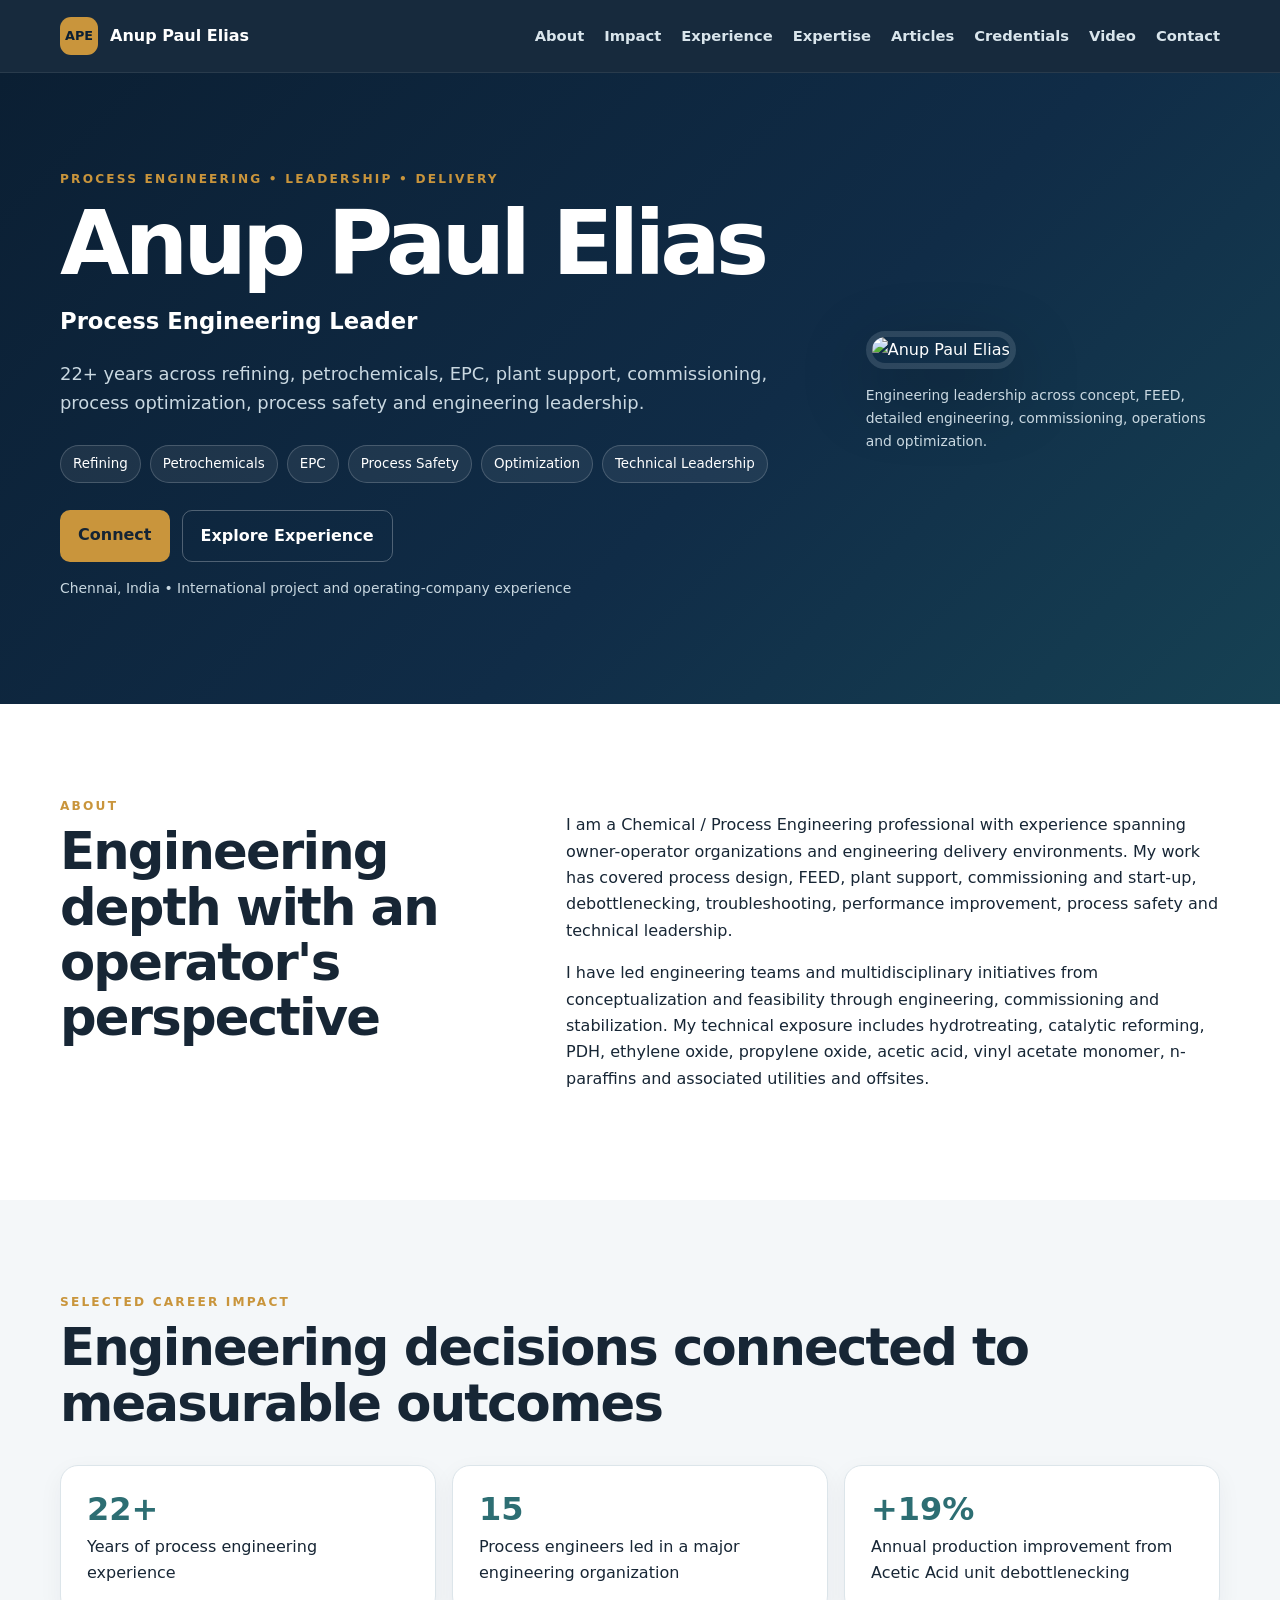
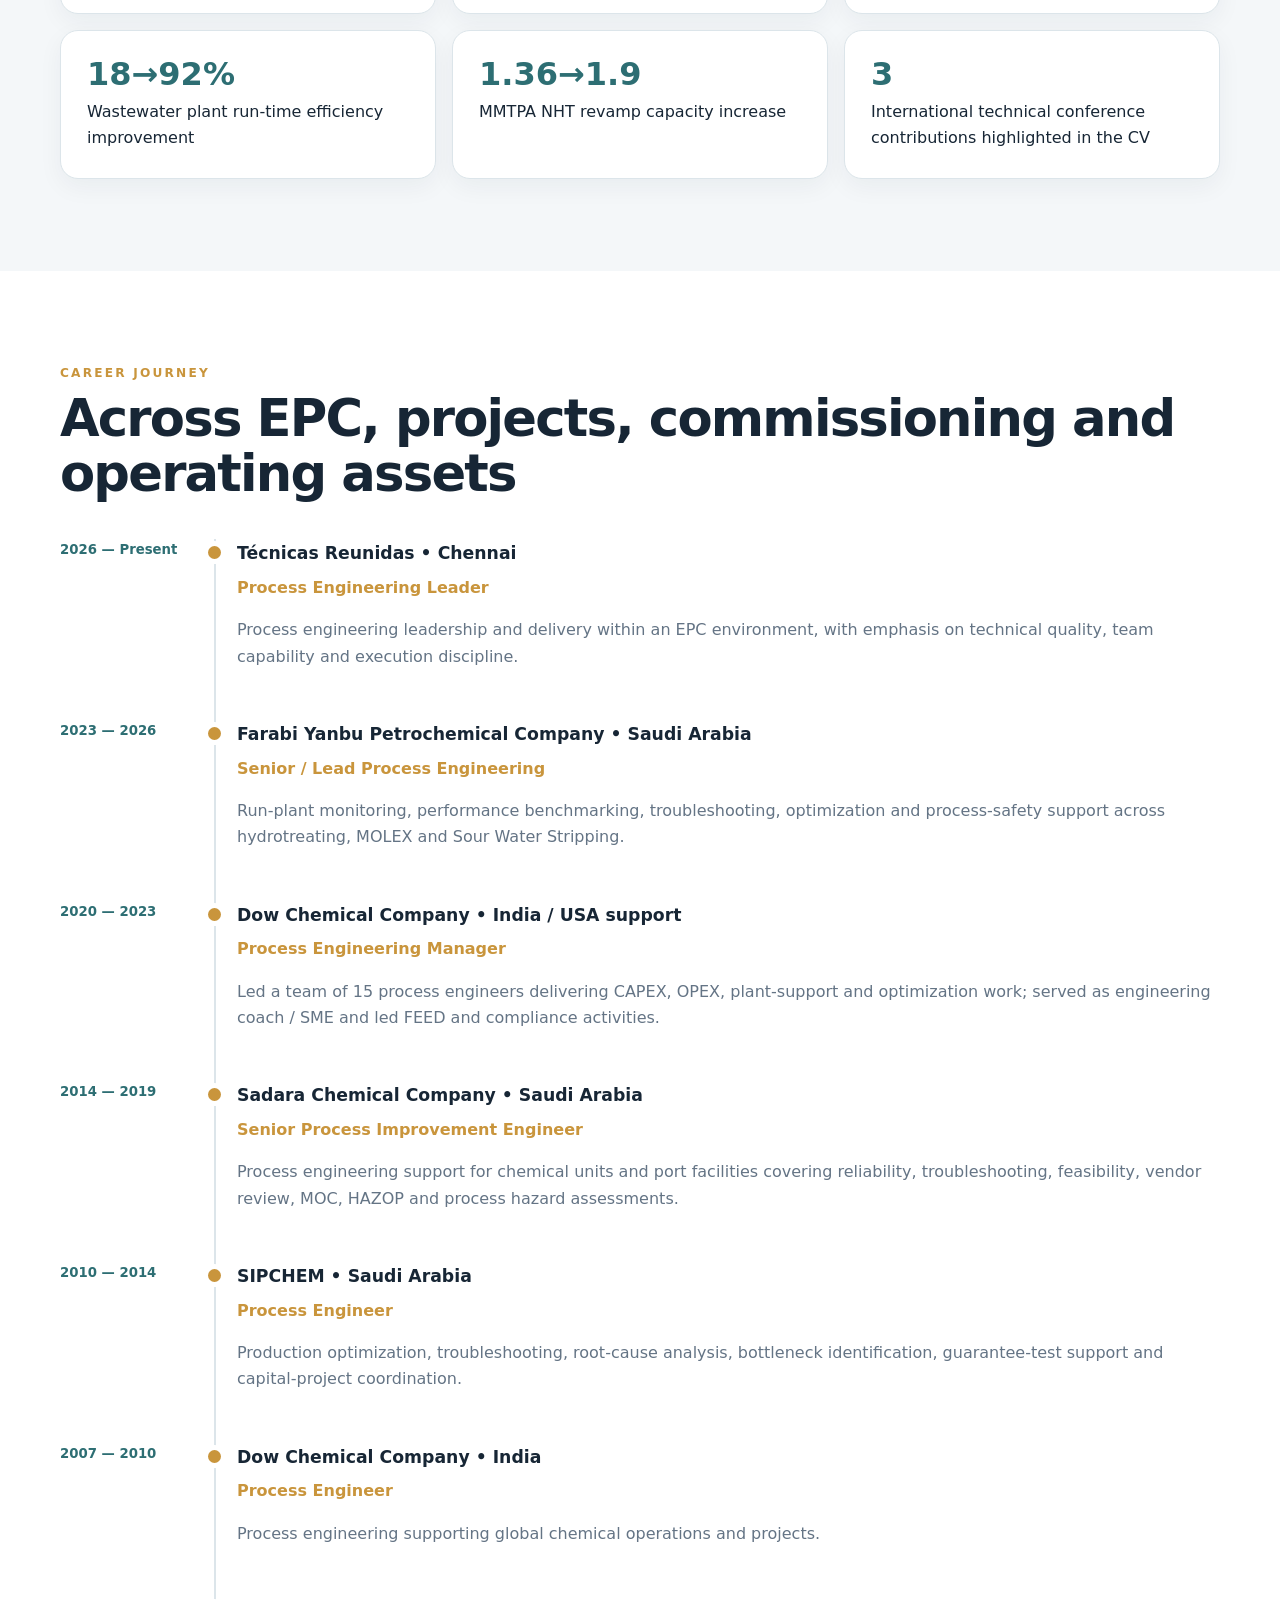
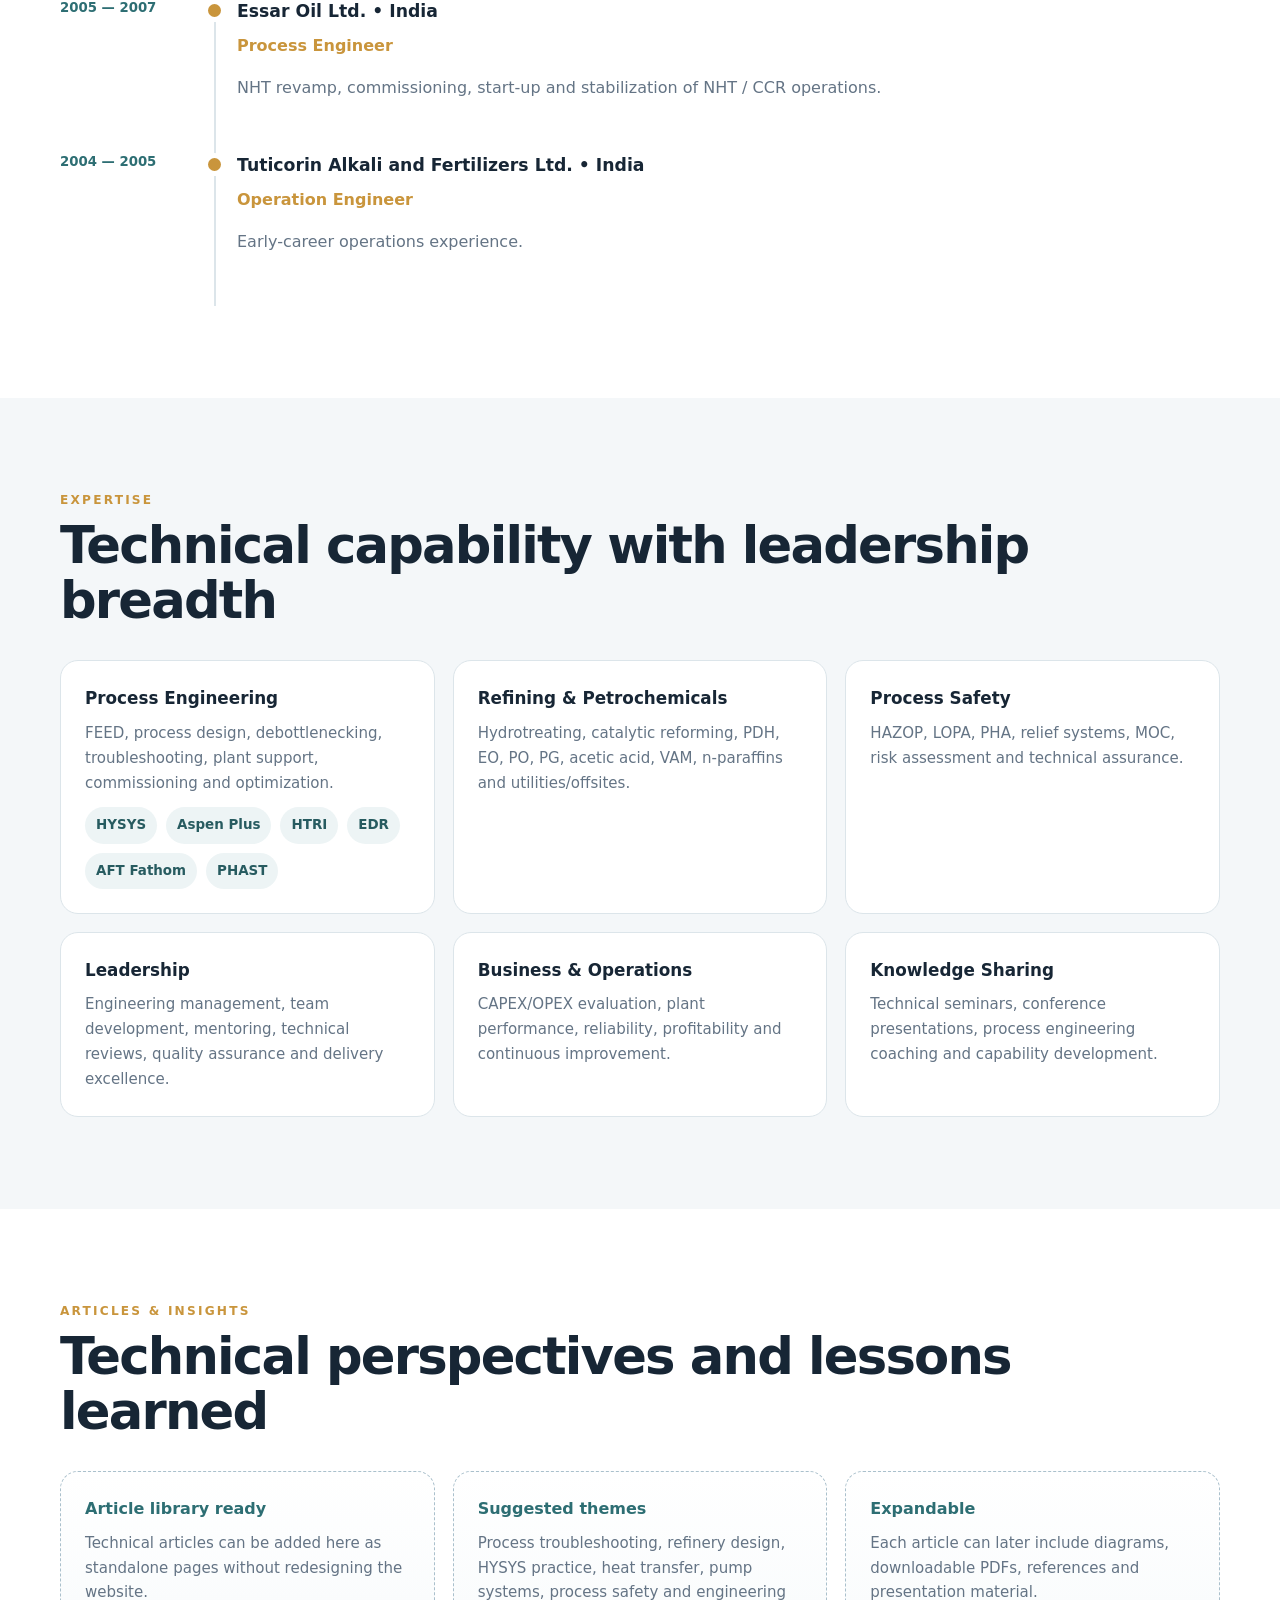
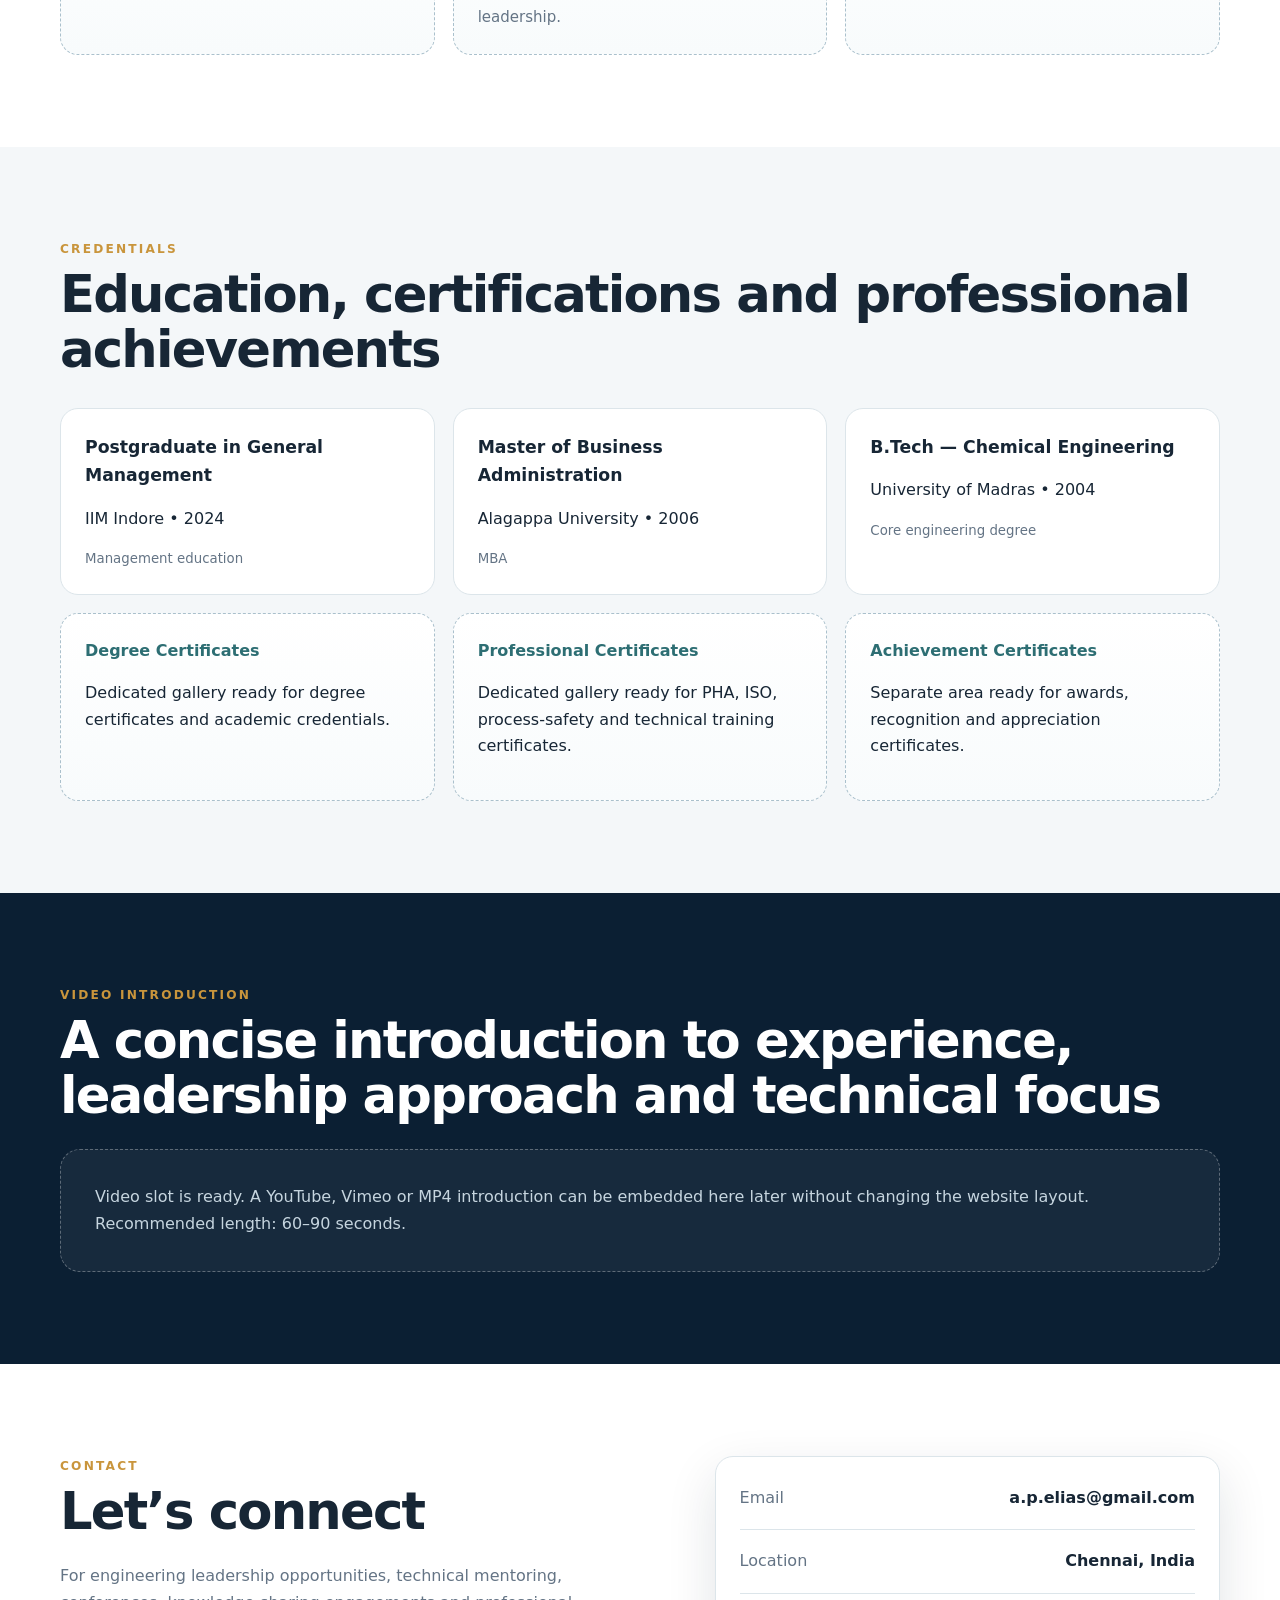
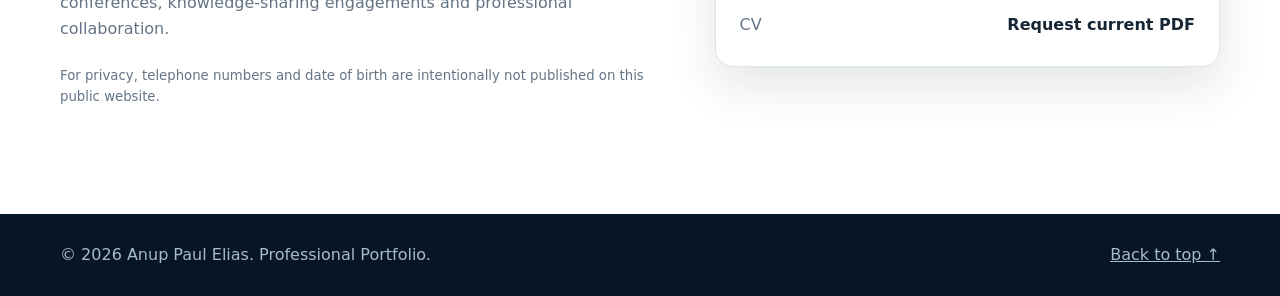
==== index.html @ ae45e2ee "Publish professional web CV" ====
<!doctype html>
<html lang="en">
<head>
<meta charset="utf-8">
<meta name="viewport" content="width=device-width,initial-scale=1">
<meta name="theme-color" content="#0b1f33">
<meta name="description" content="Anup Paul Elias — Process Engineering Leader with 22+ years across refining, petrochemicals, EPC, commissioning, plant support, process safety and engineering leadership.">
<meta name="author" content="Anup Paul Elias">
<link rel="canonical" href="https://anuppaul007.github.io/">
<title>Anup Paul Elias | Process Engineering Leader</title>
<style>
:root{--navy:#0b1f33;--navy2:#123451;--ink:#172635;--muted:#647485;--paper:#fff;--soft:#f4f7f9;--gold:#c9953c;--teal:#2d6e73;--line:#dce5ea;--shadow:0 18px 50px rgba(11,31,51,.12)}
*{box-sizing:border-box}html{scroll-behavior:smooth}body{margin:0;font-family:Inter,ui-sans-serif,system-ui,-apple-system,BlinkMacSystemFont,"Segoe UI",sans-serif;color:var(--ink);background:var(--paper);line-height:1.65}a{color:inherit}.container{width:min(1160px,calc(100% - 40px));margin:auto}.site-header{position:sticky;top:0;z-index:20;background:rgba(11,31,51,.95);backdrop-filter:blur(14px);border-bottom:1px solid rgba(255,255,255,.08)}.nav-wrap{height:72px;display:flex;align-items:center;justify-content:space-between;gap:24px}.brand{display:flex;align-items:center;gap:12px;color:#fff;text-decoration:none;font-weight:800}.brand-mark{width:38px;height:38px;border-radius:11px;background:var(--gold);display:grid;place-items:center;color:#0b1f33;font-size:.8rem}.main-nav{display:flex;gap:20px;align-items:center}.main-nav a{color:#d9e5ec;text-decoration:none;font-size:.92rem;font-weight:700}.main-nav a:hover{color:#fff}.menu{display:none;background:none;border:0;color:#fff;font-size:1.5rem}.hero{background:linear-gradient(135deg,var(--navy),#102c47 58%,#164153);color:#fff;padding:96px 0 90px;overflow:hidden}.hero-grid{display:grid;grid-template-columns:1.35fr .65fr;gap:70px;align-items:center}.eyebrow,.kicker{letter-spacing:.18em;text-transform:uppercase;font-size:.76rem;font-weight:900;color:var(--gold)}h1{font-size:clamp(3.3rem,7vw,6rem);line-height:.94;margin:12px 0 18px;letter-spacing:-.055em}.hero-title{font-size:1.42rem;font-weight:800;margin:0 0 18px}.hero-lead{font-size:1.12rem;color:#c9d8e1;max-width:720px}.tags{display:flex;flex-wrap:wrap;gap:9px;margin:27px 0}.tags span{border:1px solid rgba(255,255,255,.18);background:rgba(255,255,255,.07);border-radius:999px;padding:7px 12px;font-size:.84rem}.actions{display:flex;gap:12px;flex-wrap:wrap;margin-top:26px}.btn{display:inline-block;text-decoration:none;padding:12px 18px;border-radius:10px;font-weight:850}.btn-primary{background:var(--gold);color:#142434}.btn-secondary{border:1px solid rgba(255,255,255,.27);color:#fff}.portrait{max-width:360px;justify-self:end}.portrait img{width:100%;aspect-ratio:1/1.12;object-fit:cover;border-radius:28px;border:6px solid rgba(255,255,255,.12);box-shadow:0 24px 70px rgba(0,0,0,.28)}.portrait-note{margin-top:15px;color:#c9d8e1;font-size:.87rem}.section{padding:92px 0}.soft{background:var(--soft)}.two-col{display:grid;grid-template-columns:.8fr 1.2fr;gap:70px}h2{font-size:clamp(2rem,4vw,3.25rem);line-height:1.08;letter-spacing:-.035em;margin:8px 0 24px}h3{margin:0 0 7px;font-size:1.08rem}.muted{color:var(--muted)}.stats{display:grid;grid-template-columns:repeat(3,1fr);gap:16px;margin-top:34px}.stat{padding:26px;border:1px solid var(--line);border-radius:18px;background:#fff;box-shadow:0 8px 24px rgba(11,31,51,.05)}.stat strong{display:block;font-size:2rem;color:var(--teal);line-height:1.1;margin-bottom:7px}.timeline{position:relative;margin-top:38px}.timeline:before{content:"";position:absolute;left:154px;top:0;bottom:0;width:2px;background:var(--line)}.item{display:grid;grid-template-columns:122px 1fr;gap:55px;position:relative;padding:0 0 34px}.item:before{content:"";position:absolute;left:148px;top:7px;width:13px;height:13px;border-radius:50%;background:var(--gold);box-shadow:0 0 0 5px #fff}.date{font-size:.83rem;font-weight:850;color:var(--teal)}.role{color:var(--gold);font-weight:850;margin:1px 0 8px}.cards{display:grid;grid-template-columns:repeat(3,1fr);gap:18px;margin-top:32px}.card{padding:24px;border:1px solid var(--line);border-radius:18px;background:#fff}.card h3{font-size:1.05rem}.card p{margin:8px 0 0;color:var(--muted);font-size:.94rem}.skills{display:flex;flex-wrap:wrap;gap:9px;margin-top:12px}.skills span{background:#edf4f5;color:#275b60;border-radius:999px;padding:7px 11px;font-size:.84rem;font-weight:760}.credential-grid{display:grid;grid-template-columns:repeat(3,1fr);gap:18px;margin-top:30px}.credential{padding:24px;border-radius:18px;background:#fff;border:1px solid var(--line)}.credential small{display:block;margin-top:8px;color:var(--muted)}.placeholder{border:1px dashed #aac0cc;background:linear-gradient(180deg,#fff,#f8fbfc)}.placeholder b{color:var(--teal)}.video-shell{margin-top:26px;border:1px dashed rgba(255,255,255,.3);border-radius:20px;padding:34px;color:#c6d5df;background:rgba(255,255,255,.05)}.contact-grid{display:grid;grid-template-columns:1fr .85fr;gap:60px;align-items:start}.contact-card{border:1px solid var(--line);border-radius:18px;background:#fff;box-shadow:var(--shadow);padding:10px 24px}.contact-card a,.contact-card div{display:flex;justify-content:space-between;gap:16px;padding:18px 0;border-bottom:1px solid var(--line);text-decoration:none}.contact-card>:last-child{border-bottom:0}.contact-card span{color:var(--muted)}footer{padding:28px 0;background:#071625;color:#aabcc7}.footer{display:flex;justify-content:space-between;gap:20px}.note{font-size:.83rem;color:var(--muted);margin-top:22px}.section-dark{background:var(--navy);color:#fff}.section-dark .muted{color:#bfd0db}
@media(max-width:900px){.main-nav{display:none;position:absolute;top:72px;left:0;right:0;background:var(--navy);padding:18px 24px;flex-direction:column;align-items:flex-start}.main-nav.open{display:flex}.menu{display:block}.hero-grid,.two-col,.contact-grid{grid-template-columns:1fr}.portrait{justify-self:start;max-width:300px}.stats,.cards,.credential-grid{grid-template-columns:1fr 1fr}.timeline:before{left:112px}.item{grid-template-columns:88px 1fr;gap:46px}.item:before{left:106px}}
@media(max-width:620px){.container{width:min(100% - 28px,1160px)}.hero{padding:70px 0}.stats,.cards,.credential-grid{grid-template-columns:1fr}.timeline:before{left:8px}.item{display:block;padding-left:34px}.item:before{left:2px}.date{margin-bottom:7px}.footer{display:block}h1{font-size:3.2rem}}
</style>
<script type="application/ld+json">{"@context":"https://schema.org","@type":"Person","name":"Anup Paul Elias","jobTitle":"Process Engineering Leader","url":"https://anuppaul007.github.io/","alumniOf":[{"@type":"CollegeOrUniversity","name":"IIM Indore"},{"@type":"CollegeOrUniversity","name":"Alagappa University"},{"@type":"CollegeOrUniversity","name":"University of Madras"}],"knowsAbout":["Process Engineering","Refining","Petrochemicals","EPC","Aspen HYSYS","HTRI","HAZOP","Process Safety","Commissioning","Process Optimization"]}</script>
</head>
<body>
<header class="site-header"><div class="container nav-wrap"><a class="brand" href="#top"><span class="brand-mark">APE</span><span>Anup Paul Elias</span></a><button class="menu" aria-label="Open menu">☰</button><nav class="main-nav"><a href="#about">About</a><a href="#impact">Impact</a><a href="#experience">Experience</a><a href="#expertise">Expertise</a><a href="#articles">Articles</a><a href="#credentials">Credentials</a><a href="#video">Video</a><a href="#contact">Contact</a></nav></div></header>
<main id="top">
<section class="hero"><div class="container hero-grid"><div><div class="eyebrow">PROCESS ENGINEERING • LEADERSHIP • DELIVERY</div><h1>Anup Paul Elias</h1><div class="hero-title">Process Engineering Leader</div><p class="hero-lead">22+ years across refining, petrochemicals, EPC, plant support, commissioning, process optimization, process safety and engineering leadership.</p><div class="tags"><span>Refining</span><span>Petrochemicals</span><span>EPC</span><span>Process Safety</span><span>Optimization</span><span>Technical Leadership</span></div><div class="actions"><a class="btn btn-primary" href="#contact">Connect</a><a class="btn btn-secondary" href="#experience">Explore Experience</a></div><p class="portrait-note">Chennai, India • International project and operating-company experience</p></div><div class="portrait"><img src="https://avatars.githubusercontent.com/u/224054340?v=4" alt="Anup Paul Elias"><div class="portrait-note">Engineering leadership across concept, FEED, detailed engineering, commissioning, operations and optimization.</div></div></div></section>
<section id="about" class="section"><div class="container two-col"><div><div class="kicker">ABOUT</div><h2>Engineering depth with an operator's perspective</h2></div><div><p>I am a Chemical / Process Engineering professional with experience spanning owner-operator organizations and engineering delivery environments. My work has covered process design, FEED, plant support, commissioning and start-up, debottlenecking, troubleshooting, performance improvement, process safety and technical leadership.</p><p>I have led engineering teams and multidisciplinary initiatives from conceptualization and feasibility through engineering, commissioning and stabilization. My technical exposure includes hydrotreating, catalytic reforming, PDH, ethylene oxide, propylene oxide, acetic acid, vinyl acetate monomer, n-paraffins and associated utilities and offsites.</p></div></div></section>
<section id="impact" class="section soft"><div class="container"><div class="kicker">SELECTED CAREER IMPACT</div><h2>Engineering decisions connected to measurable outcomes</h2><div class="stats"><div class="stat"><strong>22+</strong>Years of process engineering experience</div><div class="stat"><strong>15</strong>Process engineers led in a major engineering organization</div><div class="stat"><strong>+19%</strong>Annual production improvement from Acetic Acid unit debottlenecking</div><div class="stat"><strong>18→92%</strong>Wastewater plant run-time efficiency improvement</div><div class="stat"><strong>1.36→1.9</strong>MMTPA NHT revamp capacity increase</div><div class="stat"><strong>3</strong>International technical conference contributions highlighted in the CV</div></div></div></section>
<section id="experience" class="section"><div class="container"><div class="kicker">CAREER JOURNEY</div><h2>Across EPC, projects, commissioning and operating assets</h2><div class="timeline"><div class="item"><div class="date">2026 — Present</div><div><h3>Técnicas Reunidas • Chennai</h3><div class="role">Process Engineering Leader</div><p class="muted">Process engineering leadership and delivery within an EPC environment, with emphasis on technical quality, team capability and execution discipline.</p></div></div><div class="item"><div class="date">2023 — 2026</div><div><h3>Farabi Yanbu Petrochemical Company • Saudi Arabia</h3><div class="role">Senior / Lead Process Engineering</div><p class="muted">Run-plant monitoring, performance benchmarking, troubleshooting, optimization and process-safety support across hydrotreating, MOLEX and Sour Water Stripping.</p></div></div><div class="item"><div class="date">2020 — 2023</div><div><h3>Dow Chemical Company • India / USA support</h3><div class="role">Process Engineering Manager</div><p class="muted">Led a team of 15 process engineers delivering CAPEX, OPEX, plant-support and optimization work; served as engineering coach / SME and led FEED and compliance activities.</p></div></div><div class="item"><div class="date">2014 — 2019</div><div><h3>Sadara Chemical Company • Saudi Arabia</h3><div class="role">Senior Process Improvement Engineer</div><p class="muted">Process engineering support for chemical units and port facilities covering reliability, troubleshooting, feasibility, vendor review, MOC, HAZOP and process hazard assessments.</p></div></div><div class="item"><div class="date">2010 — 2014</div><div><h3>SIPCHEM • Saudi Arabia</h3><div class="role">Process Engineer</div><p class="muted">Production optimization, troubleshooting, root-cause analysis, bottleneck identification, guarantee-test support and capital-project coordination.</p></div></div><div class="item"><div class="date">2007 — 2010</div><div><h3>Dow Chemical Company • India</h3><div class="role">Process Engineer</div><p class="muted">Process engineering supporting global chemical operations and projects.</p></div></div><div class="item"><div class="date">2005 — 2007</div><div><h3>Essar Oil Ltd. • India</h3><div class="role">Process Engineer</div><p class="muted">NHT revamp, commissioning, start-up and stabilization of NHT / CCR operations.</p></div></div><div class="item"><div class="date">2004 — 2005</div><div><h3>Tuticorin Alkali and Fertilizers Ltd. • India</h3><div class="role">Operation Engineer</div><p class="muted">Early-career operations experience.</p></div></div></div></div></section>
<section id="expertise" class="section soft"><div class="container"><div class="kicker">EXPERTISE</div><h2>Technical capability with leadership breadth</h2><div class="cards"><div class="card"><h3>Process Engineering</h3><p>FEED, process design, debottlenecking, troubleshooting, plant support, commissioning and optimization.</p><div class="skills"><span>HYSYS</span><span>Aspen Plus</span><span>HTRI</span><span>EDR</span><span>AFT Fathom</span><span>PHAST</span></div></div><div class="card"><h3>Refining & Petrochemicals</h3><p>Hydrotreating, catalytic reforming, PDH, EO, PO, PG, acetic acid, VAM, n-paraffins and utilities/offsites.</p></div><div class="card"><h3>Process Safety</h3><p>HAZOP, LOPA, PHA, relief systems, MOC, risk assessment and technical assurance.</p></div><div class="card"><h3>Leadership</h3><p>Engineering management, team development, mentoring, technical reviews, quality assurance and delivery excellence.</p></div><div class="card"><h3>Business & Operations</h3><p>CAPEX/OPEX evaluation, plant performance, reliability, profitability and continuous improvement.</p></div><div class="card"><h3>Knowledge Sharing</h3><p>Technical seminars, conference presentations, process engineering coaching and capability development.</p></div></div></div></section>
<section id="articles" class="section"><div class="container"><div class="kicker">ARTICLES & INSIGHTS</div><h2>Technical perspectives and lessons learned</h2><div class="cards"><div class="card placeholder"><b>Article library ready</b><p>Technical articles can be added here as standalone pages without redesigning the website.</p></div><div class="card placeholder"><b>Suggested themes</b><p>Process troubleshooting, refinery design, HYSYS practice, heat transfer, pump systems, process safety and engineering leadership.</p></div><div class="card placeholder"><b>Expandable</b><p>Each article can later include diagrams, downloadable PDFs, references and presentation material.</p></div></div></div></section>
<section id="credentials" class="section soft"><div class="container"><div class="kicker">CREDENTIALS</div><h2>Education, certifications and professional achievements</h2><div class="credential-grid"><div class="credential"><h3>Postgraduate in General Management</h3><p>IIM Indore • 2024</p><small>Management education</small></div><div class="credential"><h3>Master of Business Administration</h3><p>Alagappa University • 2006</p><small>MBA</small></div><div class="credential"><h3>B.Tech — Chemical Engineering</h3><p>University of Madras • 2004</p><small>Core engineering degree</small></div><div class="credential placeholder"><b>Degree Certificates</b><p>Dedicated gallery ready for degree certificates and academic credentials.</p></div><div class="credential placeholder"><b>Professional Certificates</b><p>Dedicated gallery ready for PHA, ISO, process-safety and technical training certificates.</p></div><div class="credential placeholder"><b>Achievement Certificates</b><p>Separate area ready for awards, recognition and appreciation certificates.</p></div></div></div></section>
<section id="video" class="section section-dark"><div class="container"><div class="kicker">VIDEO INTRODUCTION</div><h2>A concise introduction to experience, leadership approach and technical focus</h2><div class="video-shell">Video slot is ready. A YouTube, Vimeo or MP4 introduction can be embedded here later without changing the website layout. Recommended length: 60–90 seconds.</div></div></section>
<section id="contact" class="section"><div class="container contact-grid"><div><div class="kicker">CONTACT</div><h2>Let’s connect</h2><p class="muted">For engineering leadership opportunities, technical mentoring, conferences, knowledge-sharing engagements and professional collaboration.</p><p class="note">For privacy, telephone numbers and date of birth are intentionally not published on this public website.</p></div><div class="contact-card"><a href="mailto:a.p.elias@gmail.com"><span>Email</span><strong>a.p.elias@gmail.com</strong></a><div><span>Location</span><strong>Chennai, India</strong></div><a href="mailto:a.p.elias@gmail.com?subject=Request%20for%20CV%20-%20Anup%20Paul%20Elias"><span>CV</span><strong>Request current PDF</strong></a></div></div></section>
</main>
<footer><div class="container footer"><div>© <span id="year"></span> Anup Paul Elias. Professional Portfolio.</div><a href="#top">Back to top ↑</a></div></footer>
<script>document.getElementById('year').textContent=new Date().getFullYear();const m=document.querySelector('.menu'),n=document.querySelector('.main-nav');m.addEventListener('click',()=>n.classList.toggle('open'));n.querySelectorAll('a').forEach(a=>a.addEventListener('click',()=>n.classList.remove('open')));</script>
</body></html>
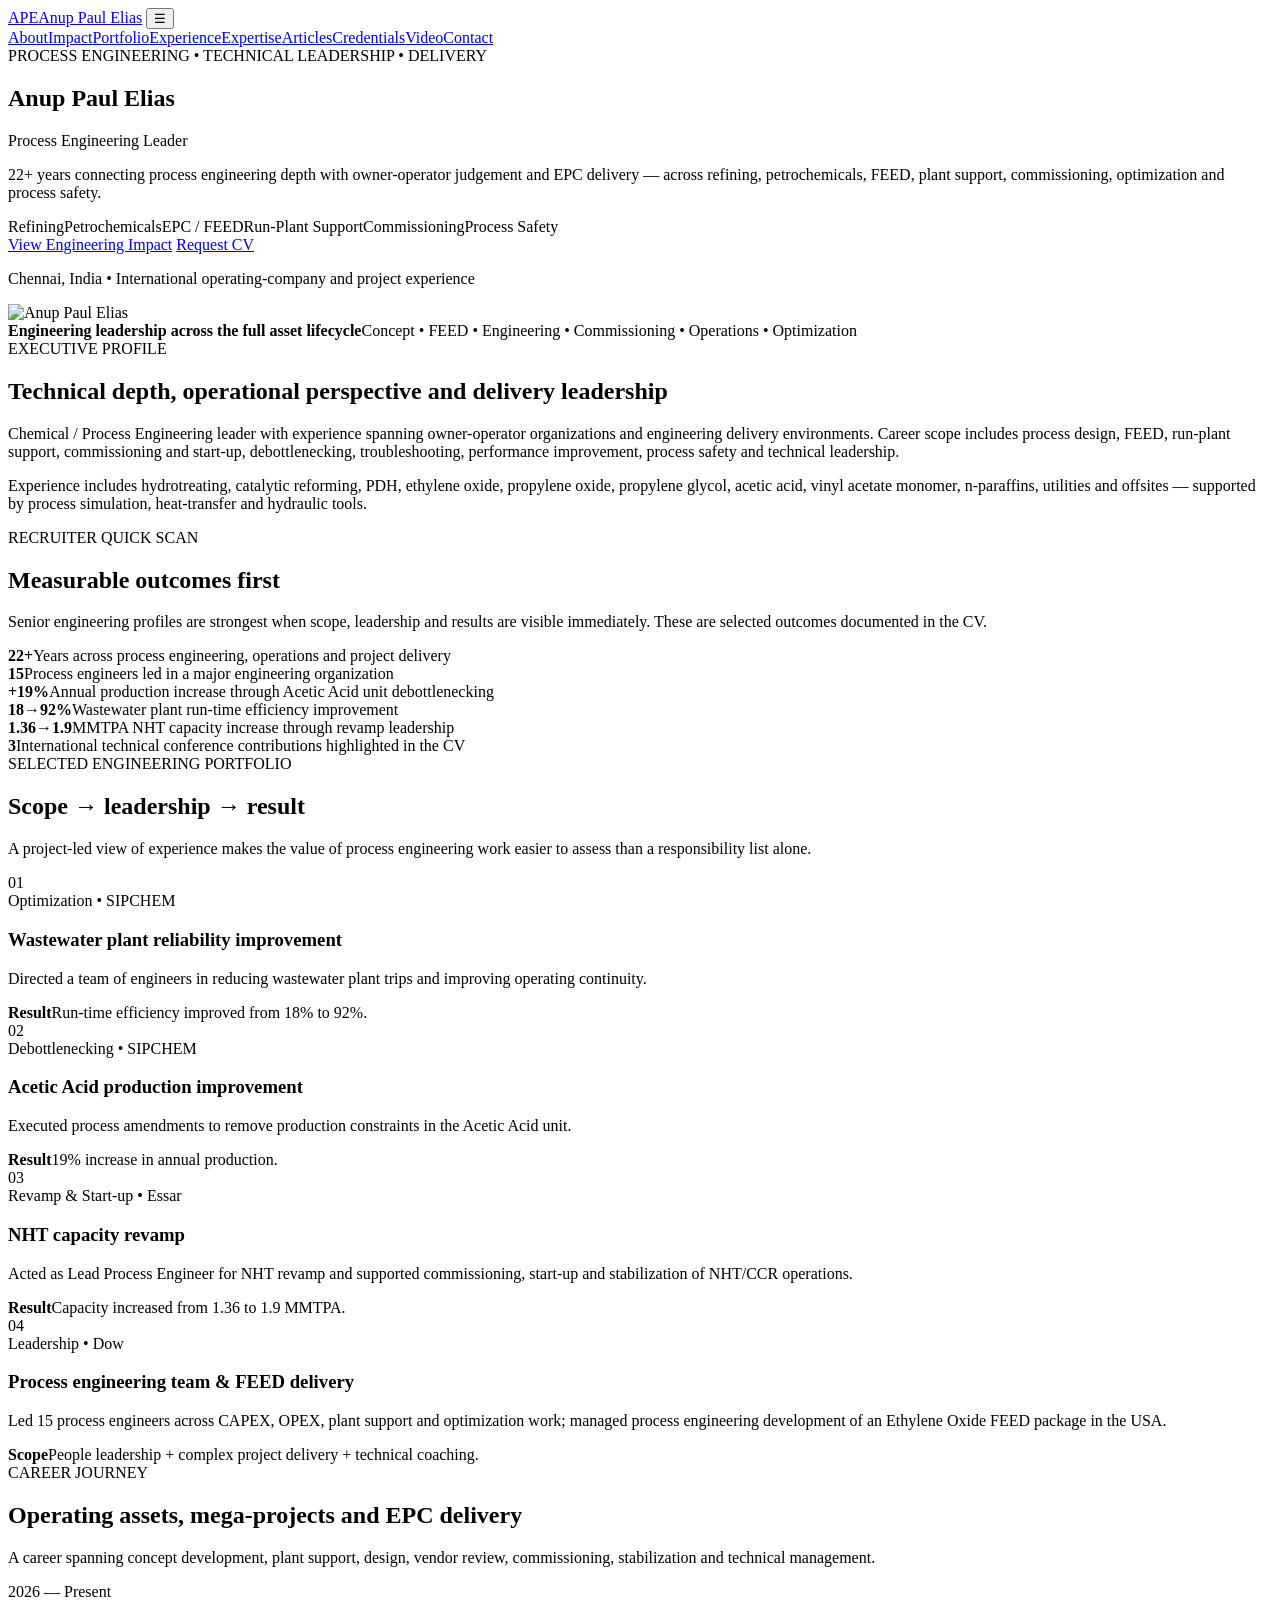
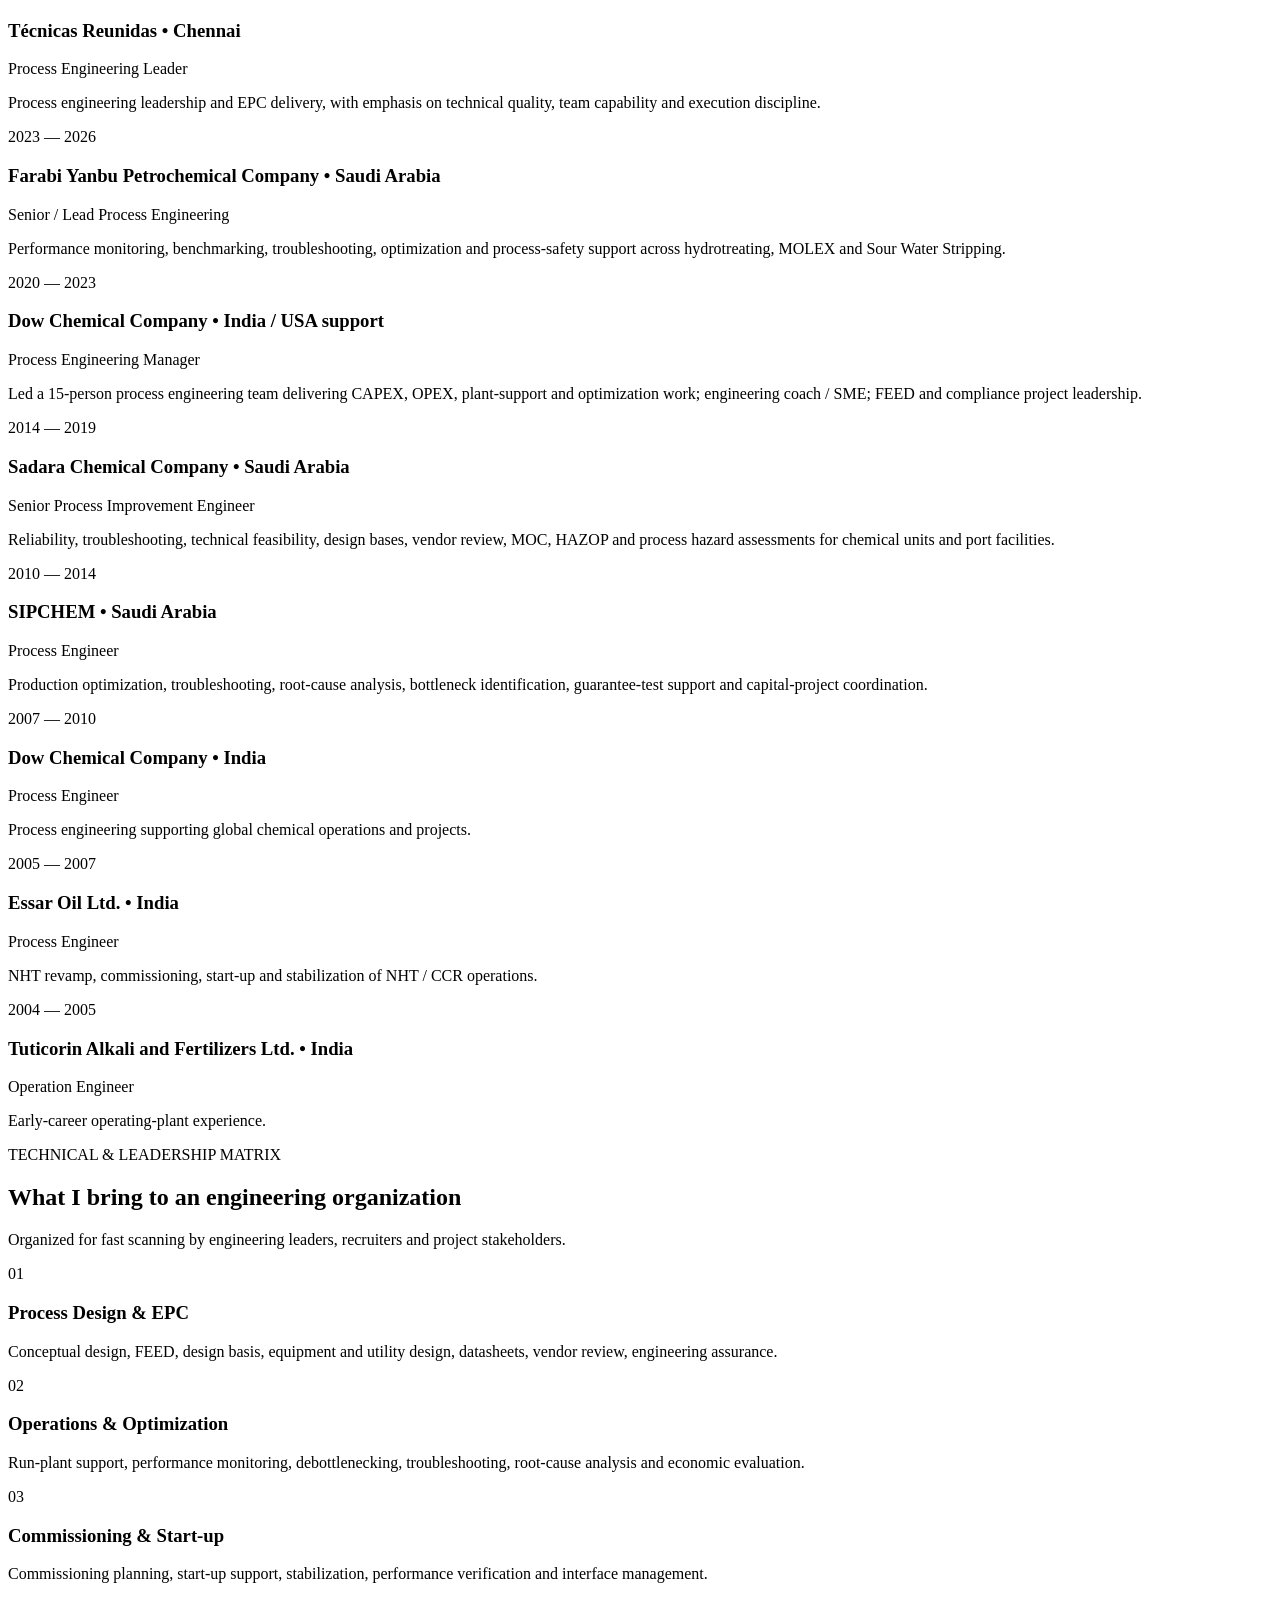
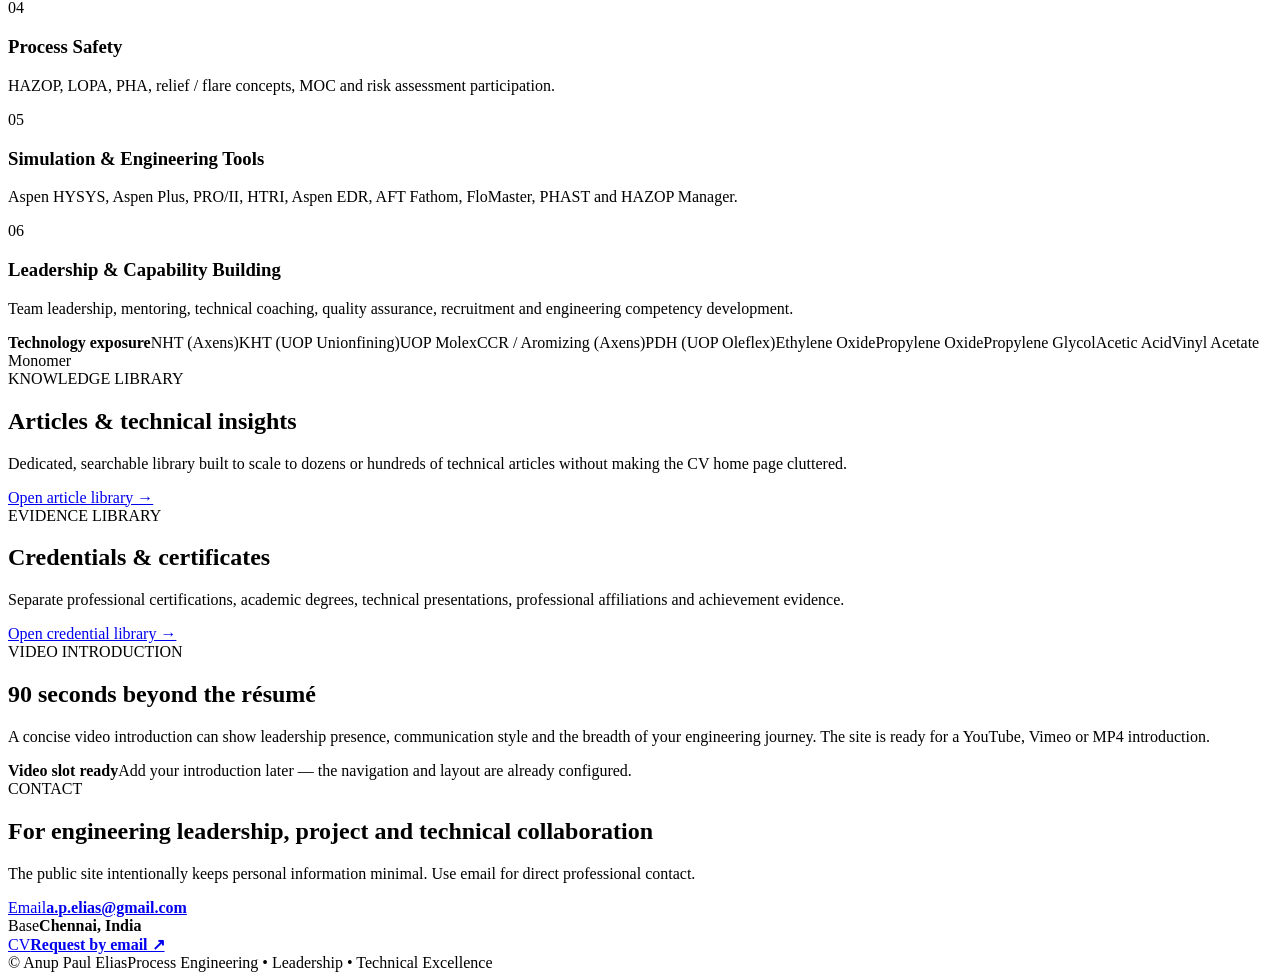
==== commit 6268cda4: "Upgrade professional CV layout and content architecture" ====
--- a/index.html
+++ b/index.html
@@ -1,34 +1,160 @@
 <!doctype html>
 <html lang="en">
 <head>
-<meta charset="utf-8">
-<meta name="viewport" content="width=device-width,initial-scale=1">
-<meta name="theme-color" content="#0b1f33">
-<meta name="description" content="Anup Paul Elias — Process Engineering Leader with 22+ years across refining, petrochemicals, EPC, commissioning, plant support, process safety and engineering leadership.">
-<meta name="author" content="Anup Paul Elias">
-<link rel="canonical" href="https://anuppaul007.github.io/">
-<title>Anup Paul Elias | Process Engineering Leader</title>
-<style>
-:root{--navy:#0b1f33;--navy2:#123451;--ink:#172635;--muted:#647485;--paper:#fff;--soft:#f4f7f9;--gold:#c9953c;--teal:#2d6e73;--line:#dce5ea;--shadow:0 18px 50px rgba(11,31,51,.12)}
-*{box-sizing:border-box}html{scroll-behavior:smooth}body{margin:0;font-family:Inter,ui-sans-serif,system-ui,-apple-system,BlinkMacSystemFont,"Segoe UI",sans-serif;color:var(--ink);background:var(--paper);line-height:1.65}a{color:inherit}.container{width:min(1160px,calc(100% - 40px));margin:auto}.site-header{position:sticky;top:0;z-index:20;background:rgba(11,31,51,.95);backdrop-filter:blur(14px);border-bottom:1px solid rgba(255,255,255,.08)}.nav-wrap{height:72px;display:flex;align-items:center;justify-content:space-between;gap:24px}.brand{display:flex;align-items:center;gap:12px;color:#fff;text-decoration:none;font-weight:800}.brand-mark{width:38px;height:38px;border-radius:11px;background:var(--gold);display:grid;place-items:center;color:#0b1f33;font-size:.8rem}.main-nav{display:flex;gap:20px;align-items:center}.main-nav a{color:#d9e5ec;text-decoration:none;font-size:.92rem;font-weight:700}.main-nav a:hover{color:#fff}.menu{display:none;background:none;border:0;color:#fff;font-size:1.5rem}.hero{background:linear-gradient(135deg,var(--navy),#102c47 58%,#164153);color:#fff;padding:96px 0 90px;overflow:hidden}.hero-grid{display:grid;grid-template-columns:1.35fr .65fr;gap:70px;align-items:center}.eyebrow,.kicker{letter-spacing:.18em;text-transform:uppercase;font-size:.76rem;font-weight:900;color:var(--gold)}h1{font-size:clamp(3.3rem,7vw,6rem);line-height:.94;margin:12px 0 18px;letter-spacing:-.055em}.hero-title{font-size:1.42rem;font-weight:800;margin:0 0 18px}.hero-lead{font-size:1.12rem;color:#c9d8e1;max-width:720px}.tags{display:flex;flex-wrap:wrap;gap:9px;margin:27px 0}.tags span{border:1px solid rgba(255,255,255,.18);background:rgba(255,255,255,.07);border-radius:999px;padding:7px 12px;font-size:.84rem}.actions{display:flex;gap:12px;flex-wrap:wrap;margin-top:26px}.btn{display:inline-block;text-decoration:none;padding:12px 18px;border-radius:10px;font-weight:850}.btn-primary{background:var(--gold);color:#142434}.btn-secondary{border:1px solid rgba(255,255,255,.27);color:#fff}.portrait{max-width:360px;justify-self:end}.portrait img{width:100%;aspect-ratio:1/1.12;object-fit:cover;border-radius:28px;border:6px solid rgba(255,255,255,.12);box-shadow:0 24px 70px rgba(0,0,0,.28)}.portrait-note{margin-top:15px;color:#c9d8e1;font-size:.87rem}.section{padding:92px 0}.soft{background:var(--soft)}.two-col{display:grid;grid-template-columns:.8fr 1.2fr;gap:70px}h2{font-size:clamp(2rem,4vw,3.25rem);line-height:1.08;letter-spacing:-.035em;margin:8px 0 24px}h3{margin:0 0 7px;font-size:1.08rem}.muted{color:var(--muted)}.stats{display:grid;grid-template-columns:repeat(3,1fr);gap:16px;margin-top:34px}.stat{padding:26px;border:1px solid var(--line);border-radius:18px;background:#fff;box-shadow:0 8px 24px rgba(11,31,51,.05)}.stat strong{display:block;font-size:2rem;color:var(--teal);line-height:1.1;margin-bottom:7px}.timeline{position:relative;margin-top:38px}.timeline:before{content:"";position:absolute;left:154px;top:0;bottom:0;width:2px;background:var(--line)}.item{display:grid;grid-template-columns:122px 1fr;gap:55px;position:relative;padding:0 0 34px}.item:before{content:"";position:absolute;left:148px;top:7px;width:13px;height:13px;border-radius:50%;background:var(--gold);box-shadow:0 0 0 5px #fff}.date{font-size:.83rem;font-weight:850;color:var(--teal)}.role{color:var(--gold);font-weight:850;margin:1px 0 8px}.cards{display:grid;grid-template-columns:repeat(3,1fr);gap:18px;margin-top:32px}.card{padding:24px;border:1px solid var(--line);border-radius:18px;background:#fff}.card h3{font-size:1.05rem}.card p{margin:8px 0 0;color:var(--muted);font-size:.94rem}.skills{display:flex;flex-wrap:wrap;gap:9px;margin-top:12px}.skills span{background:#edf4f5;color:#275b60;border-radius:999px;padding:7px 11px;font-size:.84rem;font-weight:760}.credential-grid{display:grid;grid-template-columns:repeat(3,1fr);gap:18px;margin-top:30px}.credential{padding:24px;border-radius:18px;background:#fff;border:1px solid var(--line)}.credential small{display:block;margin-top:8px;color:var(--muted)}.placeholder{border:1px dashed #aac0cc;background:linear-gradient(180deg,#fff,#f8fbfc)}.placeholder b{color:var(--teal)}.video-shell{margin-top:26px;border:1px dashed rgba(255,255,255,.3);border-radius:20px;padding:34px;color:#c6d5df;background:rgba(255,255,255,.05)}.contact-grid{display:grid;grid-template-columns:1fr .85fr;gap:60px;align-items:start}.contact-card{border:1px solid var(--line);border-radius:18px;background:#fff;box-shadow:var(--shadow);padding:10px 24px}.contact-card a,.contact-card div{display:flex;justify-content:space-between;gap:16px;padding:18px 0;border-bottom:1px solid var(--line);text-decoration:none}.contact-card>:last-child{border-bottom:0}.contact-card span{color:var(--muted)}footer{padding:28px 0;background:#071625;color:#aabcc7}.footer{display:flex;justify-content:space-between;gap:20px}.note{font-size:.83rem;color:var(--muted);margin-top:22px}.section-dark{background:var(--navy);color:#fff}.section-dark .muted{color:#bfd0db}
-@media(max-width:900px){.main-nav{display:none;position:absolute;top:72px;left:0;right:0;background:var(--navy);padding:18px 24px;flex-direction:column;align-items:flex-start}.main-nav.open{display:flex}.menu{display:block}.hero-grid,.two-col,.contact-grid{grid-template-columns:1fr}.portrait{justify-self:start;max-width:300px}.stats,.cards,.credential-grid{grid-template-columns:1fr 1fr}.timeline:before{left:112px}.item{grid-template-columns:88px 1fr;gap:46px}.item:before{left:106px}}
-@media(max-width:620px){.container{width:min(100% - 28px,1160px)}.hero{padding:70px 0}.stats,.cards,.credential-grid{grid-template-columns:1fr}.timeline:before{left:8px}.item{display:block;padding-left:34px}.item:before{left:2px}.date{margin-bottom:7px}.footer{display:block}h1{font-size:3.2rem}}
-</style>
-<script type="application/ld+json">{"@context":"https://schema.org","@type":"Person","name":"Anup Paul Elias","jobTitle":"Process Engineering Leader","url":"https://anuppaul007.github.io/","alumniOf":[{"@type":"CollegeOrUniversity","name":"IIM Indore"},{"@type":"CollegeOrUniversity","name":"Alagappa University"},{"@type":"CollegeOrUniversity","name":"University of Madras"}],"knowsAbout":["Process Engineering","Refining","Petrochemicals","EPC","Aspen HYSYS","HTRI","HAZOP","Process Safety","Commissioning","Process Optimization"]}</script>
+  <meta charset="utf-8" />
+  <meta name="viewport" content="width=device-width, initial-scale=1" />
+  <meta name="theme-color" content="#071b2d" />
+  <meta name="description" content="Anup Paul Elias — Process Engineering Leader with 22+ years across refining, petrochemicals, EPC, FEED, commissioning, plant support, process safety and optimization." />
+  <meta name="author" content="Anup Paul Elias" />
+  <meta property="og:title" content="Anup Paul Elias | Process Engineering Leader" />
+  <meta property="og:description" content="Professional engineering portfolio: leadership, measurable process improvements, technical expertise, articles and credentials." />
+  <meta property="og:type" content="profile" />
+  <meta property="og:url" content="https://anuppaul007.github.io/" />
+  <meta property="og:image" content="https://anuppaul007.github.io/assets/anup-paul-elias.jpg" />
+  <link rel="canonical" href="https://anuppaul007.github.io/" />
+  <link rel="stylesheet" href="assets/site.css" />
+  <title>Anup Paul Elias | Process Engineering Leader</title>
+  <script type="application/ld+json">
+  {
+    "@context":"https://schema.org",
+    "@type":"Person",
+    "name":"Anup Paul Elias",
+    "jobTitle":"Process Engineering Leader",
+    "url":"https://anuppaul007.github.io/",
+    "image":"https://anuppaul007.github.io/assets/anup-paul-elias.jpg",
+    "alumniOf":[
+      {"@type":"CollegeOrUniversity","name":"Indian Institute of Management Indore"},
+      {"@type":"CollegeOrUniversity","name":"Alagappa University"},
+      {"@type":"CollegeOrUniversity","name":"University of Madras"}
+    ],
+    "knowsAbout":["Process Engineering","Refining","Petrochemicals","EPC","FEED","Aspen HYSYS","Aspen Plus","HTRI","HAZOP","LOPA","Commissioning","Process Optimization"]
+  }
+  </script>
 </head>
 <body>
-<header class="site-header"><div class="container nav-wrap"><a class="brand" href="#top"><span class="brand-mark">APE</span><span>Anup Paul Elias</span></a><button class="menu" aria-label="Open menu">☰</button><nav class="main-nav"><a href="#about">About</a><a href="#impact">Impact</a><a href="#experience">Experience</a><a href="#expertise">Expertise</a><a href="#articles">Articles</a><a href="#credentials">Credentials</a><a href="#video">Video</a><a href="#contact">Contact</a></nav></div></header>
+<header class="site-header">
+  <div class="container nav-wrap">
+    <a class="brand" href="index.html#top" aria-label="Anup Paul Elias home"><span class="brand-mark">APE</span><span>Anup Paul Elias</span></a>
+    <button class="menu" aria-label="Open menu" aria-expanded="false">☰</button>
+    <nav class="main-nav" aria-label="Primary navigation">
+      <a href="#about">About</a><a href="#impact">Impact</a><a href="#portfolio">Portfolio</a><a href="#experience">Experience</a><a href="#expertise">Expertise</a><a href="articles.html">Articles</a><a href="credentials.html">Credentials</a><a href="#video">Video</a><a href="#contact">Contact</a>
+    </nav>
+  </div>
+</header>
 <main id="top">
-<section class="hero"><div class="container hero-grid"><div><div class="eyebrow">PROCESS ENGINEERING • LEADERSHIP • DELIVERY</div><h1>Anup Paul Elias</h1><div class="hero-title">Process Engineering Leader</div><p class="hero-lead">22+ years across refining, petrochemicals, EPC, plant support, commissioning, process optimization, process safety and engineering leadership.</p><div class="tags"><span>Refining</span><span>Petrochemicals</span><span>EPC</span><span>Process Safety</span><span>Optimization</span><span>Technical Leadership</span></div><div class="actions"><a class="btn btn-primary" href="#contact">Connect</a><a class="btn btn-secondary" href="#experience">Explore Experience</a></div><p class="portrait-note">Chennai, India • International project and operating-company experience</p></div><div class="portrait"><img src="https://avatars.githubusercontent.com/u/224054340?v=4" alt="Anup Paul Elias"><div class="portrait-note">Engineering leadership across concept, FEED, detailed engineering, commissioning, operations and optimization.</div></div></div></section>
-<section id="about" class="section"><div class="container two-col"><div><div class="kicker">ABOUT</div><h2>Engineering depth with an operator's perspective</h2></div><div><p>I am a Chemical / Process Engineering professional with experience spanning owner-operator organizations and engineering delivery environments. My work has covered process design, FEED, plant support, commissioning and start-up, debottlenecking, troubleshooting, performance improvement, process safety and technical leadership.</p><p>I have led engineering teams and multidisciplinary initiatives from conceptualization and feasibility through engineering, commissioning and stabilization. My technical exposure includes hydrotreating, catalytic reforming, PDH, ethylene oxide, propylene oxide, acetic acid, vinyl acetate monomer, n-paraffins and associated utilities and offsites.</p></div></div></section>
-<section id="impact" class="section soft"><div class="container"><div class="kicker">SELECTED CAREER IMPACT</div><h2>Engineering decisions connected to measurable outcomes</h2><div class="stats"><div class="stat"><strong>22+</strong>Years of process engineering experience</div><div class="stat"><strong>15</strong>Process engineers led in a major engineering organization</div><div class="stat"><strong>+19%</strong>Annual production improvement from Acetic Acid unit debottlenecking</div><div class="stat"><strong>18→92%</strong>Wastewater plant run-time efficiency improvement</div><div class="stat"><strong>1.36→1.9</strong>MMTPA NHT revamp capacity increase</div><div class="stat"><strong>3</strong>International technical conference contributions highlighted in the CV</div></div></div></section>
-<section id="experience" class="section"><div class="container"><div class="kicker">CAREER JOURNEY</div><h2>Across EPC, projects, commissioning and operating assets</h2><div class="timeline"><div class="item"><div class="date">2026 — Present</div><div><h3>Técnicas Reunidas • Chennai</h3><div class="role">Process Engineering Leader</div><p class="muted">Process engineering leadership and delivery within an EPC environment, with emphasis on technical quality, team capability and execution discipline.</p></div></div><div class="item"><div class="date">2023 — 2026</div><div><h3>Farabi Yanbu Petrochemical Company • Saudi Arabia</h3><div class="role">Senior / Lead Process Engineering</div><p class="muted">Run-plant monitoring, performance benchmarking, troubleshooting, optimization and process-safety support across hydrotreating, MOLEX and Sour Water Stripping.</p></div></div><div class="item"><div class="date">2020 — 2023</div><div><h3>Dow Chemical Company • India / USA support</h3><div class="role">Process Engineering Manager</div><p class="muted">Led a team of 15 process engineers delivering CAPEX, OPEX, plant-support and optimization work; served as engineering coach / SME and led FEED and compliance activities.</p></div></div><div class="item"><div class="date">2014 — 2019</div><div><h3>Sadara Chemical Company • Saudi Arabia</h3><div class="role">Senior Process Improvement Engineer</div><p class="muted">Process engineering support for chemical units and port facilities covering reliability, troubleshooting, feasibility, vendor review, MOC, HAZOP and process hazard assessments.</p></div></div><div class="item"><div class="date">2010 — 2014</div><div><h3>SIPCHEM • Saudi Arabia</h3><div class="role">Process Engineer</div><p class="muted">Production optimization, troubleshooting, root-cause analysis, bottleneck identification, guarantee-test support and capital-project coordination.</p></div></div><div class="item"><div class="date">2007 — 2010</div><div><h3>Dow Chemical Company • India</h3><div class="role">Process Engineer</div><p class="muted">Process engineering supporting global chemical operations and projects.</p></div></div><div class="item"><div class="date">2005 — 2007</div><div><h3>Essar Oil Ltd. • India</h3><div class="role">Process Engineer</div><p class="muted">NHT revamp, commissioning, start-up and stabilization of NHT / CCR operations.</p></div></div><div class="item"><div class="date">2004 — 2005</div><div><h3>Tuticorin Alkali and Fertilizers Ltd. • India</h3><div class="role">Operation Engineer</div><p class="muted">Early-career operations experience.</p></div></div></div></div></section>
-<section id="expertise" class="section soft"><div class="container"><div class="kicker">EXPERTISE</div><h2>Technical capability with leadership breadth</h2><div class="cards"><div class="card"><h3>Process Engineering</h3><p>FEED, process design, debottlenecking, troubleshooting, plant support, commissioning and optimization.</p><div class="skills"><span>HYSYS</span><span>Aspen Plus</span><span>HTRI</span><span>EDR</span><span>AFT Fathom</span><span>PHAST</span></div></div><div class="card"><h3>Refining & Petrochemicals</h3><p>Hydrotreating, catalytic reforming, PDH, EO, PO, PG, acetic acid, VAM, n-paraffins and utilities/offsites.</p></div><div class="card"><h3>Process Safety</h3><p>HAZOP, LOPA, PHA, relief systems, MOC, risk assessment and technical assurance.</p></div><div class="card"><h3>Leadership</h3><p>Engineering management, team development, mentoring, technical reviews, quality assurance and delivery excellence.</p></div><div class="card"><h3>Business & Operations</h3><p>CAPEX/OPEX evaluation, plant performance, reliability, profitability and continuous improvement.</p></div><div class="card"><h3>Knowledge Sharing</h3><p>Technical seminars, conference presentations, process engineering coaching and capability development.</p></div></div></div></section>
-<section id="articles" class="section"><div class="container"><div class="kicker">ARTICLES & INSIGHTS</div><h2>Technical perspectives and lessons learned</h2><div class="cards"><div class="card placeholder"><b>Article library ready</b><p>Technical articles can be added here as standalone pages without redesigning the website.</p></div><div class="card placeholder"><b>Suggested themes</b><p>Process troubleshooting, refinery design, HYSYS practice, heat transfer, pump systems, process safety and engineering leadership.</p></div><div class="card placeholder"><b>Expandable</b><p>Each article can later include diagrams, downloadable PDFs, references and presentation material.</p></div></div></div></section>
-<section id="credentials" class="section soft"><div class="container"><div class="kicker">CREDENTIALS</div><h2>Education, certifications and professional achievements</h2><div class="credential-grid"><div class="credential"><h3>Postgraduate in General Management</h3><p>IIM Indore • 2024</p><small>Management education</small></div><div class="credential"><h3>Master of Business Administration</h3><p>Alagappa University • 2006</p><small>MBA</small></div><div class="credential"><h3>B.Tech — Chemical Engineering</h3><p>University of Madras • 2004</p><small>Core engineering degree</small></div><div class="credential placeholder"><b>Degree Certificates</b><p>Dedicated gallery ready for degree certificates and academic credentials.</p></div><div class="credential placeholder"><b>Professional Certificates</b><p>Dedicated gallery ready for PHA, ISO, process-safety and technical training certificates.</p></div><div class="credential placeholder"><b>Achievement Certificates</b><p>Separate area ready for awards, recognition and appreciation certificates.</p></div></div></div></section>
-<section id="video" class="section section-dark"><div class="container"><div class="kicker">VIDEO INTRODUCTION</div><h2>A concise introduction to experience, leadership approach and technical focus</h2><div class="video-shell">Video slot is ready. A YouTube, Vimeo or MP4 introduction can be embedded here later without changing the website layout. Recommended length: 60–90 seconds.</div></div></section>
-<section id="contact" class="section"><div class="container contact-grid"><div><div class="kicker">CONTACT</div><h2>Let’s connect</h2><p class="muted">For engineering leadership opportunities, technical mentoring, conferences, knowledge-sharing engagements and professional collaboration.</p><p class="note">For privacy, telephone numbers and date of birth are intentionally not published on this public website.</p></div><div class="contact-card"><a href="mailto:a.p.elias@gmail.com"><span>Email</span><strong>a.p.elias@gmail.com</strong></a><div><span>Location</span><strong>Chennai, India</strong></div><a href="mailto:a.p.elias@gmail.com?subject=Request%20for%20CV%20-%20Anup%20Paul%20Elias"><span>CV</span><strong>Request current PDF</strong></a></div></div></section>
+  <section class="hero">
+    <div class="container hero-grid">
+      <div>
+        <div class="eyebrow">PROCESS ENGINEERING • TECHNICAL LEADERSHIP • DELIVERY</div>
+        <h1>Anup Paul Elias</h1>
+        <p class="hero-title">Process Engineering Leader</p>
+        <p class="hero-lead">22+ years connecting process engineering depth with owner-operator judgement and EPC delivery — across refining, petrochemicals, FEED, plant support, commissioning, optimization and process safety.</p>
+        <div class="quick-scan" aria-label="Professional highlights">
+          <span>Refining</span><span>Petrochemicals</span><span>EPC / FEED</span><span>Run-Plant Support</span><span>Commissioning</span><span>Process Safety</span>
+        </div>
+        <div class="actions">
+          <a class="btn btn-primary" href="#portfolio">View Engineering Impact</a>
+          <a class="btn btn-secondary" href="mailto:a.p.elias@gmail.com?subject=Request%20for%20Anup%20Paul%20Elias%20CV">Request CV</a>
+        </div>
+        <p class="hero-foot">Chennai, India • International operating-company and project experience</p>
+      </div>
+      <aside class="portrait-card" aria-label="Profile photo and executive summary">
+        <img src="assets/anup-paul-elias.jpg" alt="Anup Paul Elias" />
+        <div class="portrait-copy"><strong>Engineering leadership across the full asset lifecycle</strong><span>Concept • FEED • Engineering • Commissioning • Operations • Optimization</span></div>
+      </aside>
+    </div>
+  </section>
+
+  <section id="about" class="section">
+    <div class="container split-intro">
+      <div><div class="kicker">EXECUTIVE PROFILE</div><h2>Technical depth, operational perspective and delivery leadership</h2></div>
+      <div class="lead-copy">
+        <p>Chemical / Process Engineering leader with experience spanning owner-operator organizations and engineering delivery environments. Career scope includes process design, FEED, run-plant support, commissioning and start-up, debottlenecking, troubleshooting, performance improvement, process safety and technical leadership.</p>
+        <p>Experience includes hydrotreating, catalytic reforming, PDH, ethylene oxide, propylene oxide, propylene glycol, acetic acid, vinyl acetate monomer, n-paraffins, utilities and offsites — supported by process simulation, heat-transfer and hydraulic tools.</p>
+      </div>
+    </div>
+  </section>
+
+  <section id="impact" class="section soft">
+    <div class="container">
+      <div class="section-head"><div><div class="kicker">RECRUITER QUICK SCAN</div><h2>Measurable outcomes first</h2></div><p>Senior engineering profiles are strongest when scope, leadership and results are visible immediately. These are selected outcomes documented in the CV.</p></div>
+      <div class="stats">
+        <article class="stat"><strong>22+</strong><span>Years across process engineering, operations and project delivery</span></article>
+        <article class="stat"><strong>15</strong><span>Process engineers led in a major engineering organization</span></article>
+        <article class="stat"><strong>+19%</strong><span>Annual production increase through Acetic Acid unit debottlenecking</span></article>
+        <article class="stat"><strong>18→92%</strong><span>Wastewater plant run-time efficiency improvement</span></article>
+        <article class="stat"><strong>1.36→1.9</strong><span>MMTPA NHT capacity increase through revamp leadership</span></article>
+        <article class="stat"><strong>3</strong><span>International technical conference contributions highlighted in the CV</span></article>
+      </div>
+    </div>
+  </section>
+
+  <section id="portfolio" class="section">
+    <div class="container">
+      <div class="section-head"><div><div class="kicker">SELECTED ENGINEERING PORTFOLIO</div><h2>Scope → leadership → result</h2></div><p>A project-led view of experience makes the value of process engineering work easier to assess than a responsibility list alone.</p></div>
+      <div class="portfolio-grid">
+        <article class="project-card featured"><div class="project-num">01</div><div><span class="project-tag">Optimization • SIPCHEM</span><h3>Wastewater plant reliability improvement</h3><p>Directed a team of engineers in reducing wastewater plant trips and improving operating continuity.</p><div class="result"><b>Result</b><span>Run-time efficiency improved from 18% to 92%.</span></div></div></article>
+        <article class="project-card"><div class="project-num">02</div><div><span class="project-tag">Debottlenecking • SIPCHEM</span><h3>Acetic Acid production improvement</h3><p>Executed process amendments to remove production constraints in the Acetic Acid unit.</p><div class="result"><b>Result</b><span>19% increase in annual production.</span></div></div></article>
+        <article class="project-card"><div class="project-num">03</div><div><span class="project-tag">Revamp & Start-up • Essar</span><h3>NHT capacity revamp</h3><p>Acted as Lead Process Engineer for NHT revamp and supported commissioning, start-up and stabilization of NHT/CCR operations.</p><div class="result"><b>Result</b><span>Capacity increased from 1.36 to 1.9 MMTPA.</span></div></div></article>
+        <article class="project-card"><div class="project-num">04</div><div><span class="project-tag">Leadership • Dow</span><h3>Process engineering team & FEED delivery</h3><p>Led 15 process engineers across CAPEX, OPEX, plant support and optimization work; managed process engineering development of an Ethylene Oxide FEED package in the USA.</p><div class="result"><b>Scope</b><span>People leadership + complex project delivery + technical coaching.</span></div></div></article>
+      </div>
+    </div>
+  </section>
+
+  <section id="experience" class="section dark-band">
+    <div class="container">
+      <div class="section-head light"><div><div class="kicker">CAREER JOURNEY</div><h2>Operating assets, mega-projects and EPC delivery</h2></div><p>A career spanning concept development, plant support, design, vendor review, commissioning, stabilization and technical management.</p></div>
+      <div class="timeline">
+        <div class="item"><div class="date">2026 — Present</div><div><h3>Técnicas Reunidas • Chennai</h3><div class="role">Process Engineering Leader</div><p>Process engineering leadership and EPC delivery, with emphasis on technical quality, team capability and execution discipline.</p></div></div>
+        <div class="item"><div class="date">2023 — 2026</div><div><h3>Farabi Yanbu Petrochemical Company • Saudi Arabia</h3><div class="role">Senior / Lead Process Engineering</div><p>Performance monitoring, benchmarking, troubleshooting, optimization and process-safety support across hydrotreating, MOLEX and Sour Water Stripping.</p></div></div>
+        <div class="item"><div class="date">2020 — 2023</div><div><h3>Dow Chemical Company • India / USA support</h3><div class="role">Process Engineering Manager</div><p>Led a 15-person process engineering team delivering CAPEX, OPEX, plant-support and optimization work; engineering coach / SME; FEED and compliance project leadership.</p></div></div>
+        <div class="item"><div class="date">2014 — 2019</div><div><h3>Sadara Chemical Company • Saudi Arabia</h3><div class="role">Senior Process Improvement Engineer</div><p>Reliability, troubleshooting, technical feasibility, design bases, vendor review, MOC, HAZOP and process hazard assessments for chemical units and port facilities.</p></div></div>
+        <div class="item"><div class="date">2010 — 2014</div><div><h3>SIPCHEM • Saudi Arabia</h3><div class="role">Process Engineer</div><p>Production optimization, troubleshooting, root-cause analysis, bottleneck identification, guarantee-test support and capital-project coordination.</p></div></div>
+        <div class="item"><div class="date">2007 — 2010</div><div><h3>Dow Chemical Company • India</h3><div class="role">Process Engineer</div><p>Process engineering supporting global chemical operations and projects.</p></div></div>
+        <div class="item"><div class="date">2005 — 2007</div><div><h3>Essar Oil Ltd. • India</h3><div class="role">Process Engineer</div><p>NHT revamp, commissioning, start-up and stabilization of NHT / CCR operations.</p></div></div>
+        <div class="item"><div class="date">2004 — 2005</div><div><h3>Tuticorin Alkali and Fertilizers Ltd. • India</h3><div class="role">Operation Engineer</div><p>Early-career operating-plant experience.</p></div></div>
+      </div>
+    </div>
+  </section>
+
+  <section id="expertise" class="section soft">
+    <div class="container">
+      <div class="section-head"><div><div class="kicker">TECHNICAL & LEADERSHIP MATRIX</div><h2>What I bring to an engineering organization</h2></div><p>Organized for fast scanning by engineering leaders, recruiters and project stakeholders.</p></div>
+      <div class="capability-grid">
+        <article class="capability"><span>01</span><h3>Process Design & EPC</h3><p>Conceptual design, FEED, design basis, equipment and utility design, datasheets, vendor review, engineering assurance.</p></article>
+        <article class="capability"><span>02</span><h3>Operations & Optimization</h3><p>Run-plant support, performance monitoring, debottlenecking, troubleshooting, root-cause analysis and economic evaluation.</p></article>
+        <article class="capability"><span>03</span><h3>Commissioning & Start-up</h3><p>Commissioning planning, start-up support, stabilization, performance verification and interface management.</p></article>
+        <article class="capability"><span>04</span><h3>Process Safety</h3><p>HAZOP, LOPA, PHA, relief / flare concepts, MOC and risk assessment participation.</p></article>
+        <article class="capability"><span>05</span><h3>Simulation & Engineering Tools</h3><p>Aspen HYSYS, Aspen Plus, PRO/II, HTRI, Aspen EDR, AFT Fathom, FloMaster, PHAST and HAZOP Manager.</p></article>
+        <article class="capability"><span>06</span><h3>Leadership & Capability Building</h3><p>Team leadership, mentoring, technical coaching, quality assurance, recruitment and engineering competency development.</p></article>
+      </div>
+      <div class="tech-strip"><b>Technology exposure</b><span>NHT (Axens)</span><span>KHT (UOP Unionfining)</span><span>UOP Molex</span><span>CCR / Aromizing (Axens)</span><span>PDH (UOP Oleflex)</span><span>Ethylene Oxide</span><span>Propylene Oxide</span><span>Propylene Glycol</span><span>Acetic Acid</span><span>Vinyl Acetate Monomer</span></div>
+    </div>
+  </section>
+
+  <section class="section library-band">
+    <div class="container library-grid">
+      <article><div class="kicker">KNOWLEDGE LIBRARY</div><h2>Articles & technical insights</h2><p>Dedicated, searchable library built to scale to dozens or hundreds of technical articles without making the CV home page cluttered.</p><a class="text-link" href="articles.html">Open article library →</a></article>
+      <article><div class="kicker">EVIDENCE LIBRARY</div><h2>Credentials & certificates</h2><p>Separate professional certifications, academic degrees, technical presentations, professional affiliations and achievement evidence.</p><a class="text-link" href="credentials.html">Open credential library →</a></article>
+    </div>
+  </section>
+
+  <section id="video" class="section dark-band">
+    <div class="container video-grid">
+      <div><div class="kicker">VIDEO INTRODUCTION</div><h2>90 seconds beyond the résumé</h2><p class="muted-light">A concise video introduction can show leadership presence, communication style and the breadth of your engineering journey. The site is ready for a YouTube, Vimeo or MP4 introduction.</p></div>
+      <div id="video-host" class="video-shell"><div><strong>Video slot ready</strong><span>Add your introduction later — the navigation and layout are already configured.</span></div></div>
+    </div>
+  </section>
+
+  <section id="contact" class="section">
+    <div class="container contact-grid">
+      <div><div class="kicker">CONTACT</div><h2>For engineering leadership, project and technical collaboration</h2><p class="lead-copy">The public site intentionally keeps personal information minimal. Use email for direct professional contact.</p></div>
+      <div class="contact-card"><a href="mailto:a.p.elias@gmail.com"><span>Email</span><strong>a.p.elias@gmail.com</strong></a><div><span>Base</span><strong>Chennai, India</strong></div><a href="mailto:a.p.elias@gmail.com?subject=Request%20for%20Anup%20Paul%20Elias%20CV"><span>CV</span><strong>Request by email ↗</strong></a></div>
+    </div>
+  </section>
 </main>
-<footer><div class="container footer"><div>© <span id="year"></span> Anup Paul Elias. Professional Portfolio.</div><a href="#top">Back to top ↑</a></div></footer>
-<script>document.getElementById('year').textContent=new Date().getFullYear();const m=document.querySelector('.menu'),n=document.querySelector('.main-nav');m.addEventListener('click',()=>n.classList.toggle('open'));n.querySelectorAll('a').forEach(a=>a.addEventListener('click',()=>n.classList.remove('open')));</script>
-</body></html>+<footer><div class="container footer"><span>© <span id="year"></span> Anup Paul Elias</span><span>Process Engineering • Leadership • Technical Excellence</span></div></footer>
+<script src="assets/content.js"></script>
+<script src="assets/site.js"></script>
+</body>
+</html>
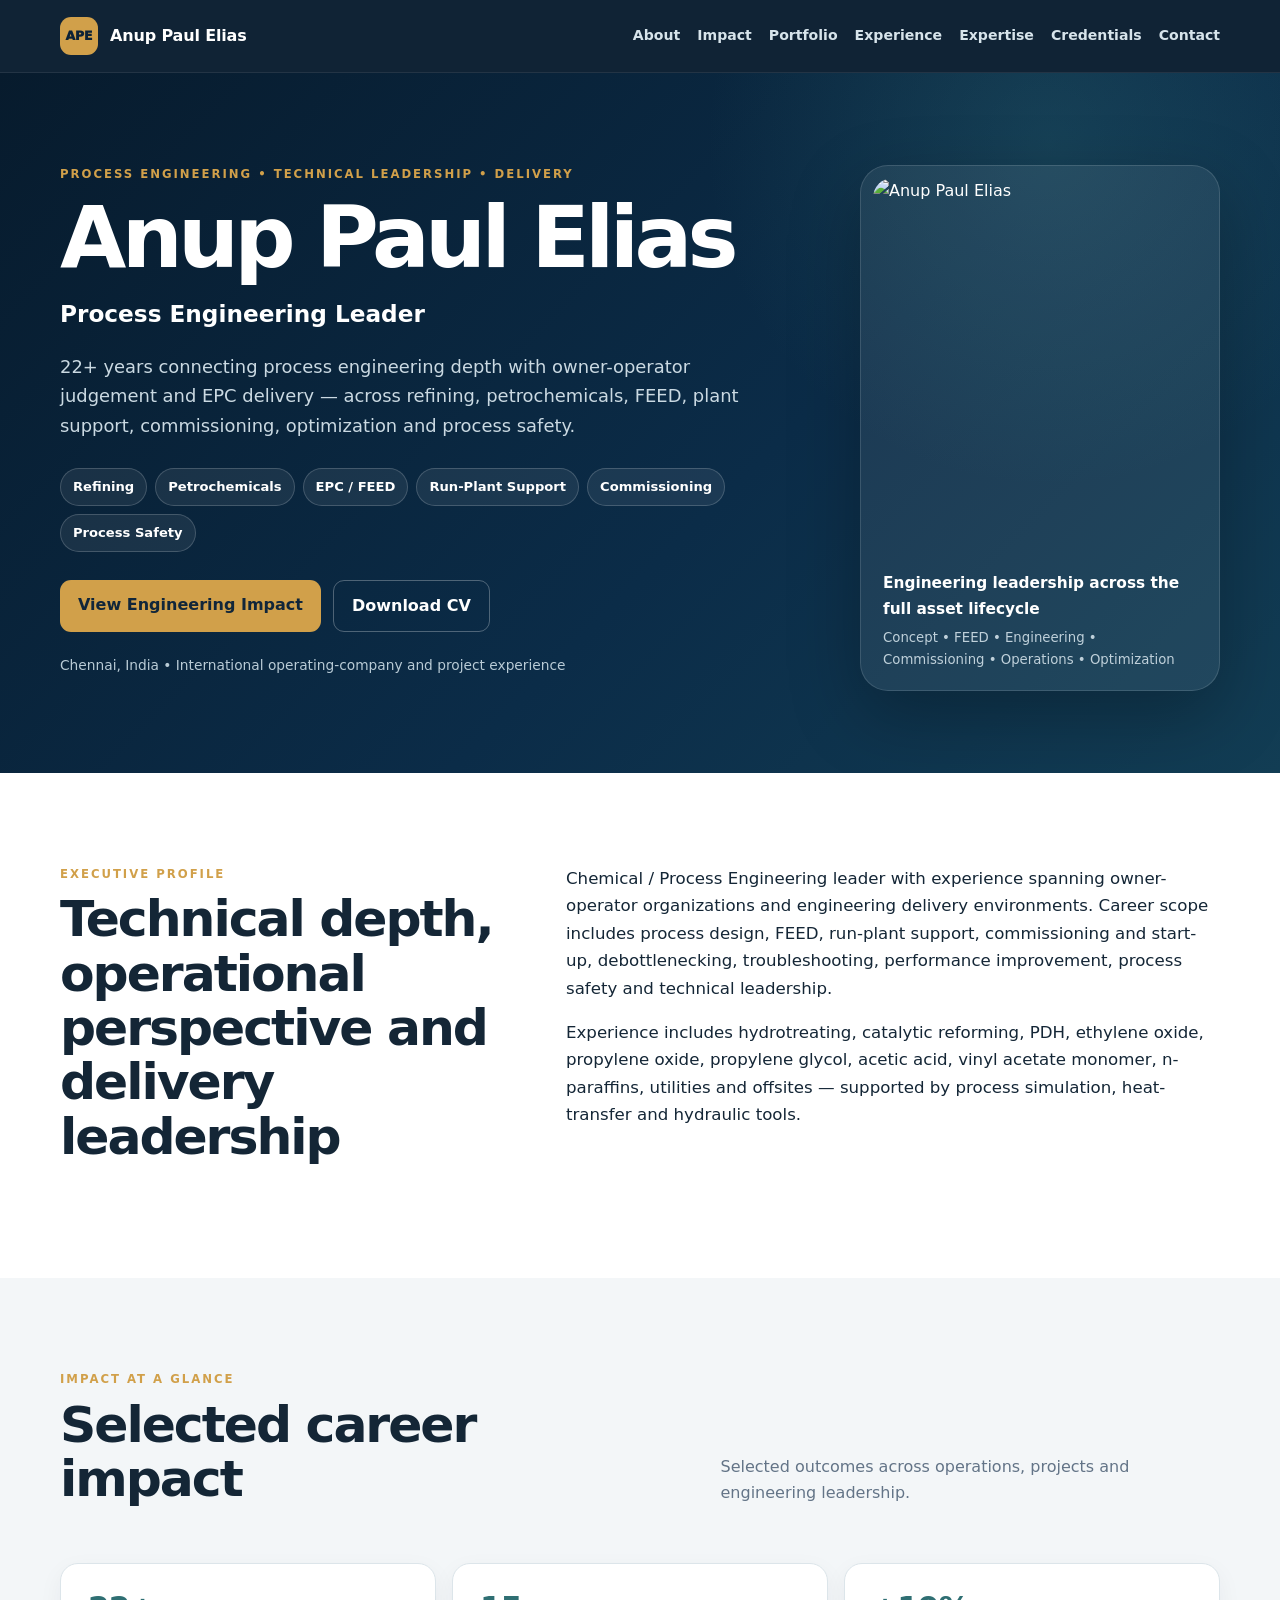
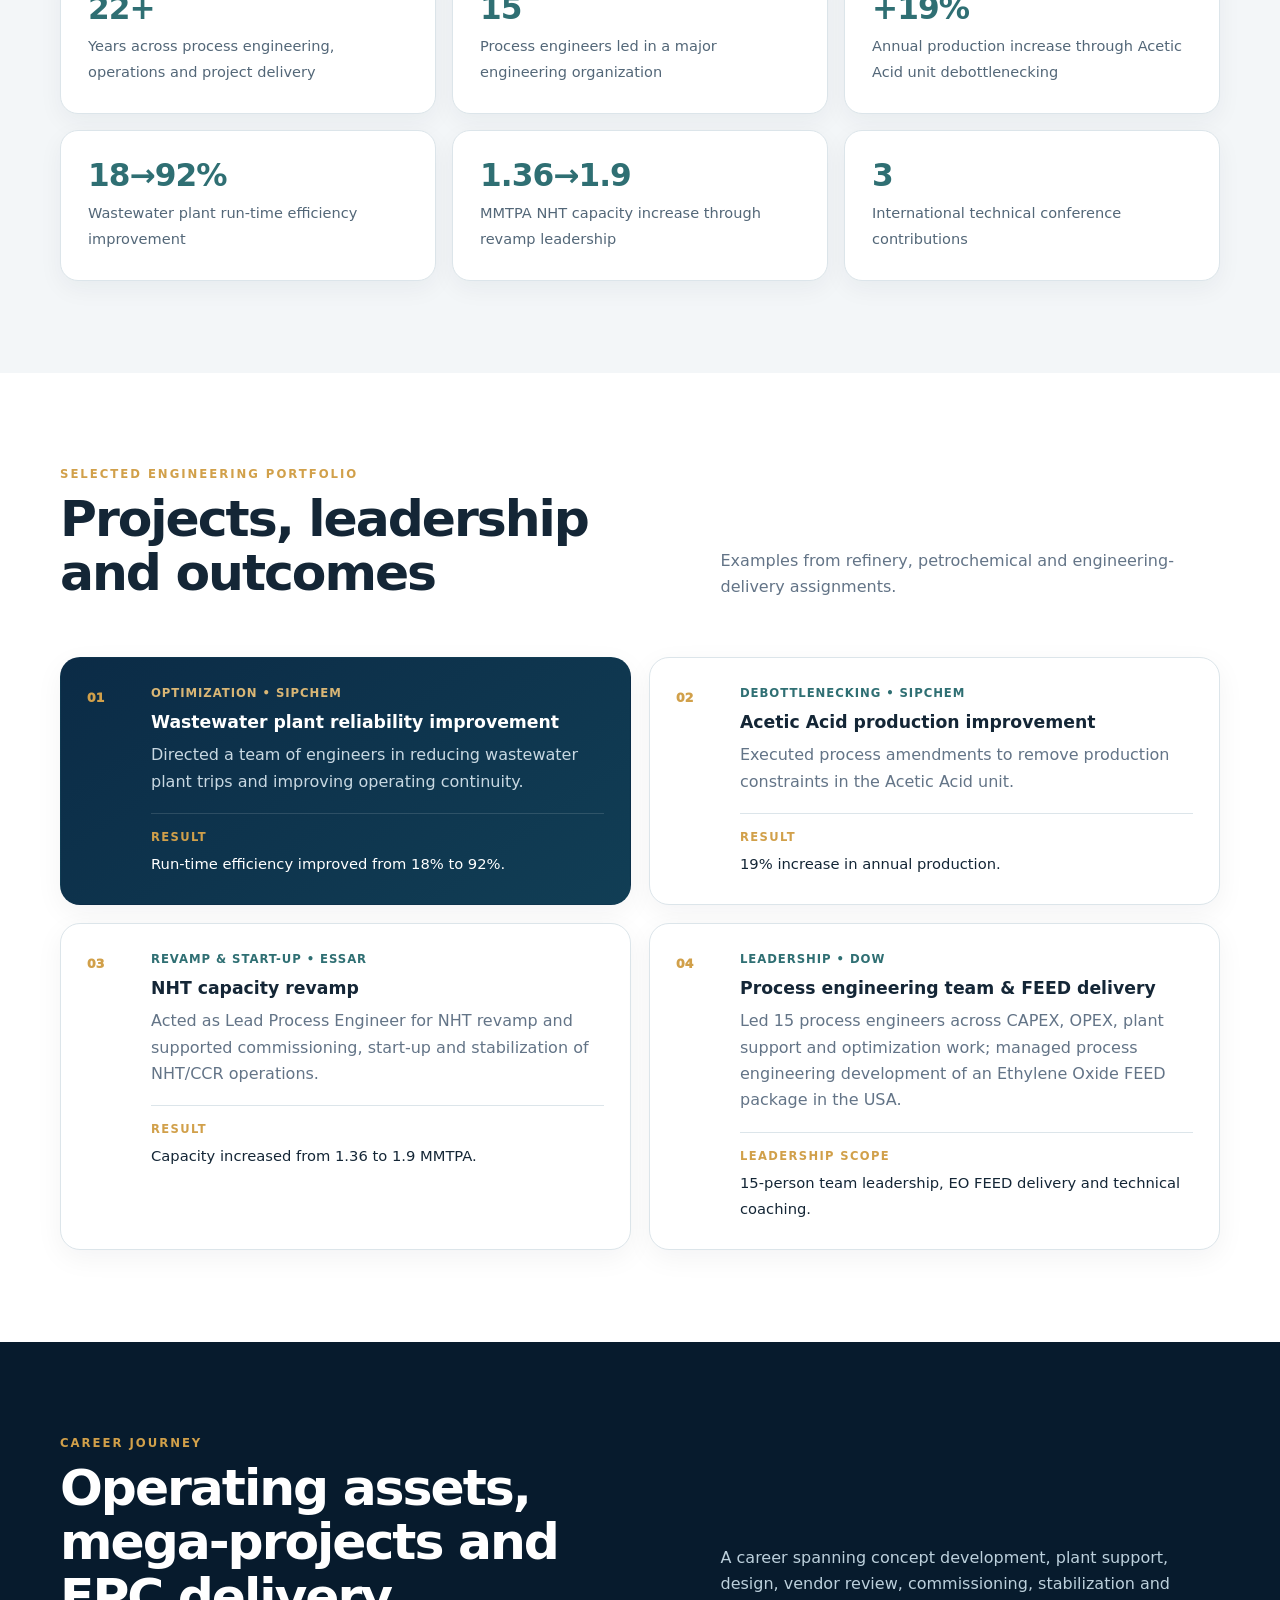
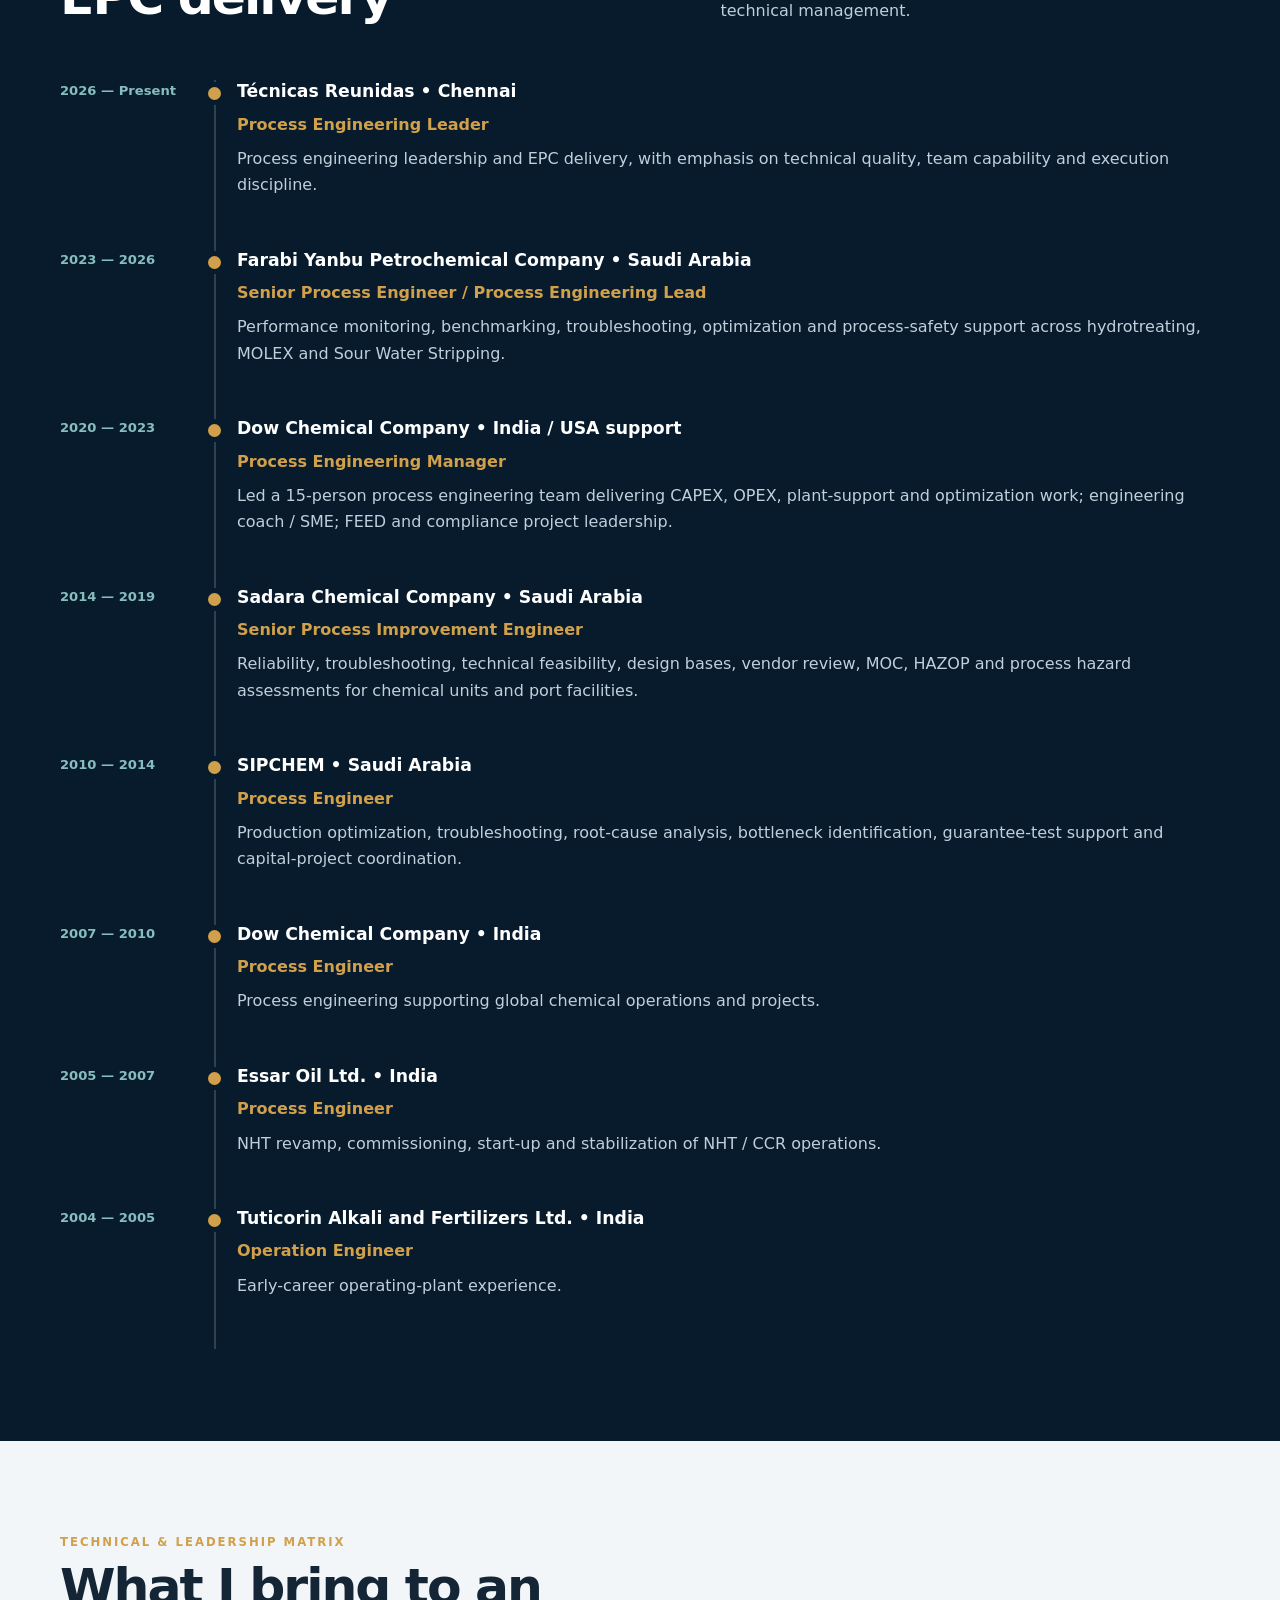
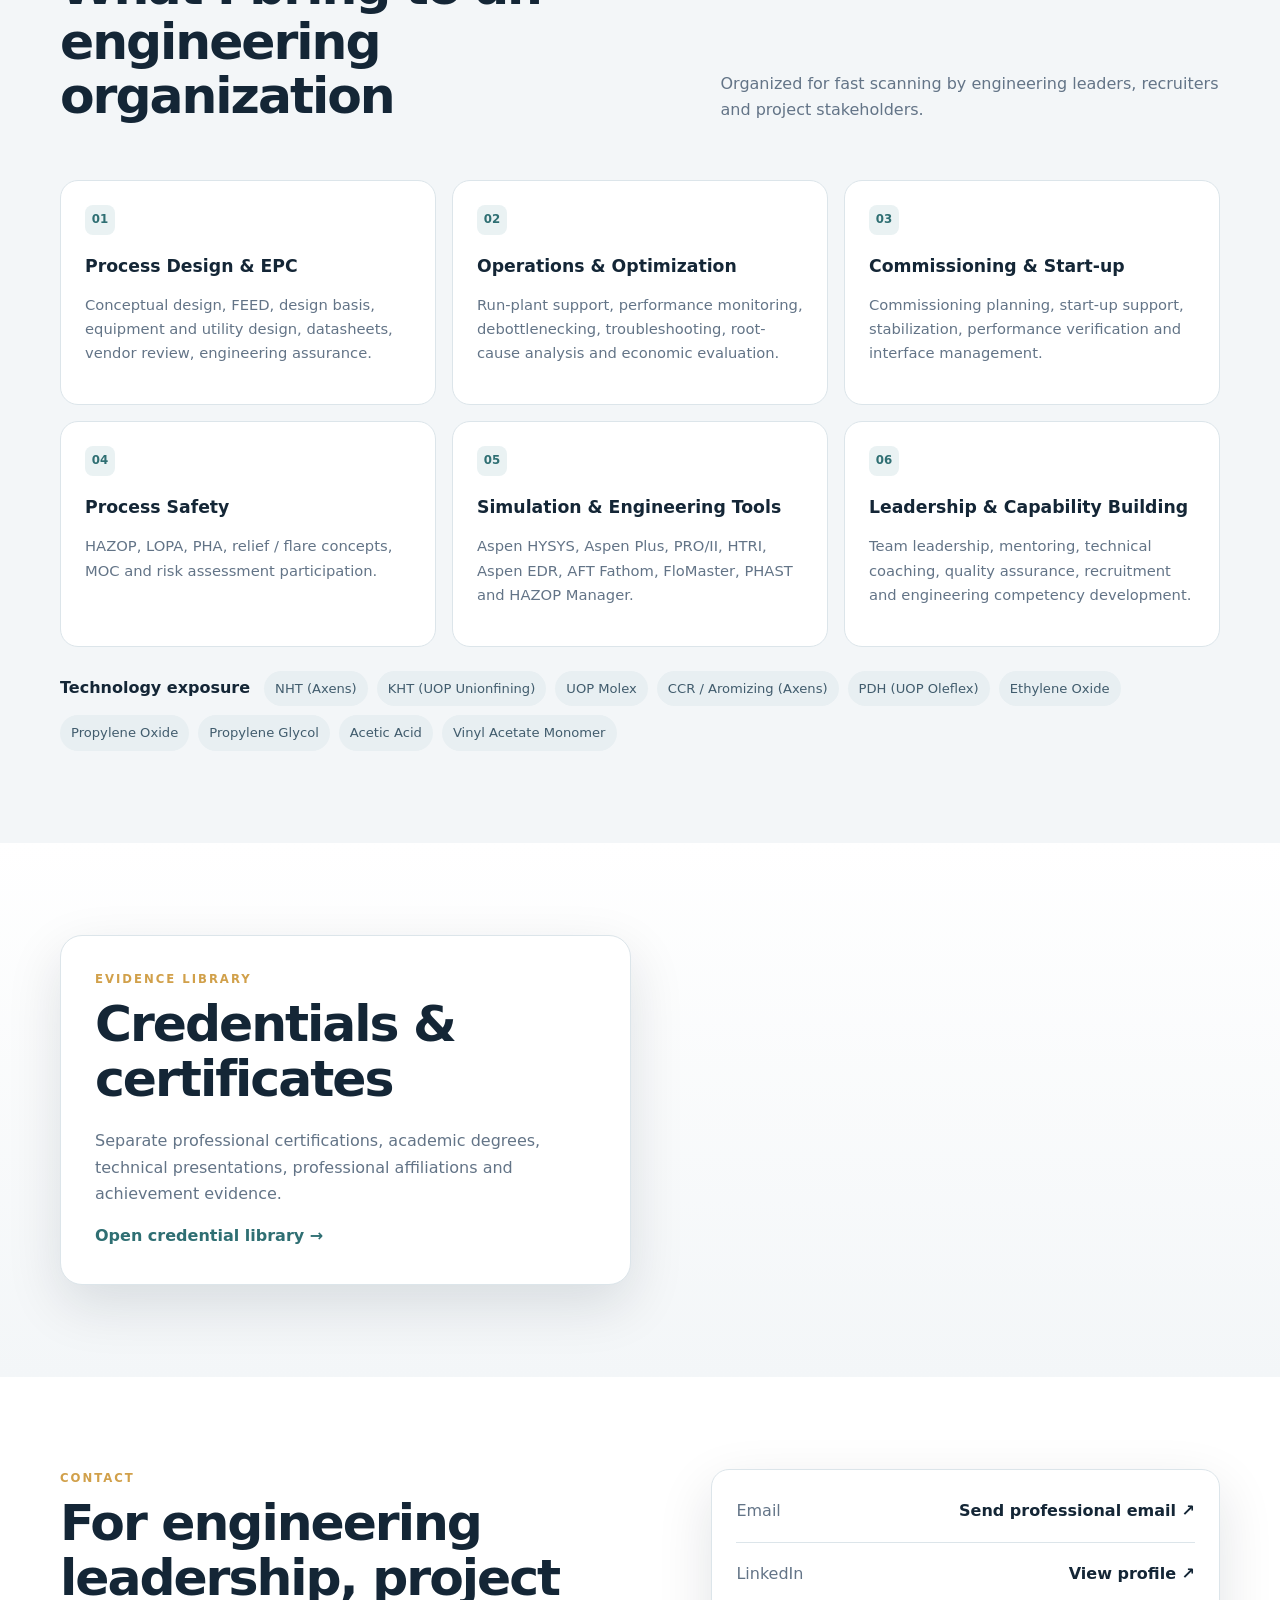
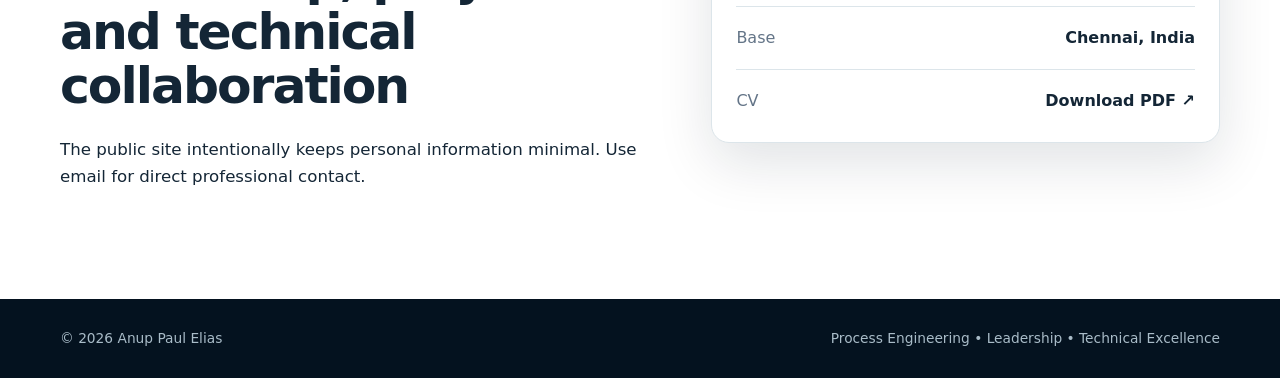
==== commit a8e30127: "Apply executive portfolio QA improvements" ====
--- a/index.html
+++ b/index.html
@@ -22,10 +22,17 @@
     "jobTitle":"Process Engineering Leader",
     "url":"https://anuppaul007.github.io/",
     "image":"https://anuppaul007.github.io/assets/anup-paul-elias.jpg",
+    "worksFor":{"@type":"Organization","name":"Técnicas Reunidas"},
     "alumniOf":[
       {"@type":"CollegeOrUniversity","name":"Indian Institute of Management Indore"},
       {"@type":"CollegeOrUniversity","name":"Alagappa University"},
       {"@type":"CollegeOrUniversity","name":"University of Madras"}
+    ],
+    "sameAs":["https://www.linkedin.com/in/anup-paul-elias-73b22513/"],
+    "hasCredential":[
+      {"@type":"EducationalOccupationalCredential","name":"Postgraduate in General Management (PGGM)","recognizedBy":{"@type":"CollegeOrUniversity","name":"Indian Institute of Management Indore"}},
+      {"@type":"EducationalOccupationalCredential","name":"Bachelor of Technology - Chemical Engineering","recognizedBy":{"@type":"CollegeOrUniversity","name":"University of Madras"}},
+      {"@type":"EducationalOccupationalCredential","name":"Certified Auditor - ISO 9001, ISO 14001, ISO 45001 and ISO 50001","recognizedBy":{"@type":"Organization","name":"DNV"}}
     ],
     "knowsAbout":["Process Engineering","Refining","Petrochemicals","EPC","FEED","Aspen HYSYS","Aspen Plus","HTRI","HAZOP","LOPA","Commissioning","Process Optimization"]
   }
@@ -37,7 +44,7 @@
     <a class="brand" href="index.html#top" aria-label="Anup Paul Elias home"><span class="brand-mark">APE</span><span>Anup Paul Elias</span></a>
     <button class="menu" aria-label="Open menu" aria-expanded="false">☰</button>
     <nav class="main-nav" aria-label="Primary navigation">
-      <a href="#about">About</a><a href="#impact">Impact</a><a href="#portfolio">Portfolio</a><a href="#experience">Experience</a><a href="#expertise">Expertise</a><a href="articles.html">Articles</a><a href="credentials.html">Credentials</a><a href="#video">Video</a><a href="#contact">Contact</a>
+      <a href="#about">About</a><a href="#impact">Impact</a><a href="#portfolio">Portfolio</a><a href="#experience">Experience</a><a href="#expertise">Expertise</a><a href="credentials.html">Credentials</a><a href="#contact">Contact</a>
     </nav>
   </div>
 </header>
@@ -54,7 +61,7 @@
         </div>
         <div class="actions">
           <a class="btn btn-primary" href="#portfolio">View Engineering Impact</a>
-          <a class="btn btn-secondary" href="mailto:a.p.elias@gmail.com?subject=Request%20for%20Anup%20Paul%20Elias%20CV">Request CV</a>
+          <a class="btn btn-secondary" href="assets/anup-paul-elias-cv.pdf" target="_blank" rel="noopener">Download CV</a>
         </div>
         <p class="hero-foot">Chennai, India • International operating-company and project experience</p>
       </div>
@@ -77,26 +84,26 @@
 
   <section id="impact" class="section soft">
     <div class="container">
-      <div class="section-head"><div><div class="kicker">RECRUITER QUICK SCAN</div><h2>Measurable outcomes first</h2></div><p>Senior engineering profiles are strongest when scope, leadership and results are visible immediately. These are selected outcomes documented in the CV.</p></div>
+      <div class="section-head"><div><div class="kicker">IMPACT AT A GLANCE</div><h2>Selected career impact</h2></div><p>Selected outcomes across operations, projects and engineering leadership.</p></div>
       <div class="stats">
         <article class="stat"><strong>22+</strong><span>Years across process engineering, operations and project delivery</span></article>
         <article class="stat"><strong>15</strong><span>Process engineers led in a major engineering organization</span></article>
         <article class="stat"><strong>+19%</strong><span>Annual production increase through Acetic Acid unit debottlenecking</span></article>
         <article class="stat"><strong>18→92%</strong><span>Wastewater plant run-time efficiency improvement</span></article>
         <article class="stat"><strong>1.36→1.9</strong><span>MMTPA NHT capacity increase through revamp leadership</span></article>
-        <article class="stat"><strong>3</strong><span>International technical conference contributions highlighted in the CV</span></article>
+        <article class="stat"><strong>3</strong><span>International technical conference contributions</span></article>
       </div>
     </div>
   </section>
 
   <section id="portfolio" class="section">
     <div class="container">
-      <div class="section-head"><div><div class="kicker">SELECTED ENGINEERING PORTFOLIO</div><h2>Scope → leadership → result</h2></div><p>A project-led view of experience makes the value of process engineering work easier to assess than a responsibility list alone.</p></div>
+      <div class="section-head"><div><div class="kicker">SELECTED ENGINEERING PORTFOLIO</div><h2>Projects, leadership and outcomes</h2></div><p>Examples from refinery, petrochemical and engineering-delivery assignments.</p></div>
       <div class="portfolio-grid">
         <article class="project-card featured"><div class="project-num">01</div><div><span class="project-tag">Optimization • SIPCHEM</span><h3>Wastewater plant reliability improvement</h3><p>Directed a team of engineers in reducing wastewater plant trips and improving operating continuity.</p><div class="result"><b>Result</b><span>Run-time efficiency improved from 18% to 92%.</span></div></div></article>
         <article class="project-card"><div class="project-num">02</div><div><span class="project-tag">Debottlenecking • SIPCHEM</span><h3>Acetic Acid production improvement</h3><p>Executed process amendments to remove production constraints in the Acetic Acid unit.</p><div class="result"><b>Result</b><span>19% increase in annual production.</span></div></div></article>
         <article class="project-card"><div class="project-num">03</div><div><span class="project-tag">Revamp & Start-up • Essar</span><h3>NHT capacity revamp</h3><p>Acted as Lead Process Engineer for NHT revamp and supported commissioning, start-up and stabilization of NHT/CCR operations.</p><div class="result"><b>Result</b><span>Capacity increased from 1.36 to 1.9 MMTPA.</span></div></div></article>
-        <article class="project-card"><div class="project-num">04</div><div><span class="project-tag">Leadership • Dow</span><h3>Process engineering team & FEED delivery</h3><p>Led 15 process engineers across CAPEX, OPEX, plant support and optimization work; managed process engineering development of an Ethylene Oxide FEED package in the USA.</p><div class="result"><b>Scope</b><span>People leadership + complex project delivery + technical coaching.</span></div></div></article>
+        <article class="project-card"><div class="project-num">04</div><div><span class="project-tag">Leadership • Dow</span><h3>Process engineering team & FEED delivery</h3><p>Led 15 process engineers across CAPEX, OPEX, plant support and optimization work; managed process engineering development of an Ethylene Oxide FEED package in the USA.</p><div class="result"><b>Leadership scope</b><span>15-person team leadership, EO FEED delivery and technical coaching.</span></div></div></article>
       </div>
     </div>
   </section>
@@ -106,7 +113,7 @@
       <div class="section-head light"><div><div class="kicker">CAREER JOURNEY</div><h2>Operating assets, mega-projects and EPC delivery</h2></div><p>A career spanning concept development, plant support, design, vendor review, commissioning, stabilization and technical management.</p></div>
       <div class="timeline">
         <div class="item"><div class="date">2026 — Present</div><div><h3>Técnicas Reunidas • Chennai</h3><div class="role">Process Engineering Leader</div><p>Process engineering leadership and EPC delivery, with emphasis on technical quality, team capability and execution discipline.</p></div></div>
-        <div class="item"><div class="date">2023 — 2026</div><div><h3>Farabi Yanbu Petrochemical Company • Saudi Arabia</h3><div class="role">Senior / Lead Process Engineering</div><p>Performance monitoring, benchmarking, troubleshooting, optimization and process-safety support across hydrotreating, MOLEX and Sour Water Stripping.</p></div></div>
+        <div class="item"><div class="date">2023 — 2026</div><div><h3>Farabi Yanbu Petrochemical Company • Saudi Arabia</h3><div class="role">Senior Process Engineer / Process Engineering Lead</div><p>Performance monitoring, benchmarking, troubleshooting, optimization and process-safety support across hydrotreating, MOLEX and Sour Water Stripping.</p></div></div>
         <div class="item"><div class="date">2020 — 2023</div><div><h3>Dow Chemical Company • India / USA support</h3><div class="role">Process Engineering Manager</div><p>Led a 15-person process engineering team delivering CAPEX, OPEX, plant-support and optimization work; engineering coach / SME; FEED and compliance project leadership.</p></div></div>
         <div class="item"><div class="date">2014 — 2019</div><div><h3>Sadara Chemical Company • Saudi Arabia</h3><div class="role">Senior Process Improvement Engineer</div><p>Reliability, troubleshooting, technical feasibility, design bases, vendor review, MOC, HAZOP and process hazard assessments for chemical units and port facilities.</p></div></div>
         <div class="item"><div class="date">2010 — 2014</div><div><h3>SIPCHEM • Saudi Arabia</h3><div class="role">Process Engineer</div><p>Production optimization, troubleshooting, root-cause analysis, bottleneck identification, guarantee-test support and capital-project coordination.</p></div></div>
@@ -134,22 +141,14 @@
 
   <section class="section library-band">
     <div class="container library-grid">
-      <article><div class="kicker">KNOWLEDGE LIBRARY</div><h2>Articles & technical insights</h2><p>Dedicated, searchable library built to scale to dozens or hundreds of technical articles without making the CV home page cluttered.</p><a class="text-link" href="articles.html">Open article library →</a></article>
       <article><div class="kicker">EVIDENCE LIBRARY</div><h2>Credentials & certificates</h2><p>Separate professional certifications, academic degrees, technical presentations, professional affiliations and achievement evidence.</p><a class="text-link" href="credentials.html">Open credential library →</a></article>
-    </div>
-  </section>
-
-  <section id="video" class="section dark-band">
-    <div class="container video-grid">
-      <div><div class="kicker">VIDEO INTRODUCTION</div><h2>90 seconds beyond the résumé</h2><p class="muted-light">A concise video introduction can show leadership presence, communication style and the breadth of your engineering journey. The site is ready for a YouTube, Vimeo or MP4 introduction.</p></div>
-      <div id="video-host" class="video-shell"><div><strong>Video slot ready</strong><span>Add your introduction later — the navigation and layout are already configured.</span></div></div>
     </div>
   </section>
 
   <section id="contact" class="section">
     <div class="container contact-grid">
       <div><div class="kicker">CONTACT</div><h2>For engineering leadership, project and technical collaboration</h2><p class="lead-copy">The public site intentionally keeps personal information minimal. Use email for direct professional contact.</p></div>
-      <div class="contact-card"><a href="mailto:a.p.elias@gmail.com"><span>Email</span><strong>a.p.elias@gmail.com</strong></a><div><span>Base</span><strong>Chennai, India</strong></div><a href="mailto:a.p.elias@gmail.com?subject=Request%20for%20Anup%20Paul%20Elias%20CV"><span>CV</span><strong>Request by email ↗</strong></a></div>
+      <div class="contact-card"><a id="email-link" href="#"><span>Email</span><strong>Send professional email ↗</strong></a><a href="https://www.linkedin.com/in/anup-paul-elias-73b22513/" target="_blank" rel="noopener"><span>LinkedIn</span><strong>View profile ↗</strong></a><div><span>Base</span><strong>Chennai, India</strong></div><a href="assets/anup-paul-elias-cv.pdf" target="_blank" rel="noopener"><span>CV</span><strong>Download PDF ↗</strong></a></div>
     </div>
   </section>
 </main>
--- a/assets/site.css
+++ b/assets/site.css
@@ -0,0 +1,4 @@
+:root{--navy:#071b2d;--navy2:#0c2b45;--navy3:#123b56;--ink:#142636;--muted:#637487;--paper:#fff;--soft:#f3f6f8;--gold:#d1a04a;--teal:#2f6f73;--line:#dce5ea;--shadow:0 20px 55px rgba(7,27,45,.12);--radius:20px}
+*{box-sizing:border-box}html{scroll-behavior:smooth}body{margin:0;font-family:Inter,ui-sans-serif,system-ui,-apple-system,BlinkMacSystemFont,"Segoe UI",sans-serif;color:var(--ink);background:var(--paper);line-height:1.65}a{color:inherit}.container{width:min(1160px,calc(100% - 40px));margin:auto}.site-header{position:sticky;top:0;z-index:30;background:rgba(7,27,45,.96);backdrop-filter:blur(14px);border-bottom:1px solid rgba(255,255,255,.08)}.nav-wrap{height:72px;display:flex;align-items:center;justify-content:space-between;gap:24px}.brand{display:flex;align-items:center;gap:12px;color:#fff;text-decoration:none;font-weight:850;letter-spacing:-.01em}.brand-mark{width:38px;height:38px;border-radius:11px;background:var(--gold);display:grid;place-items:center;color:#0b2237;font-size:.78rem;font-weight:950}.main-nav{display:flex;gap:17px;align-items:center}.main-nav a{color:#d7e4eb;text-decoration:none;font-size:.88rem;font-weight:750}.main-nav a:hover,.main-nav a.active{color:#fff}.menu{display:none;background:none;border:0;color:#fff;font-size:1.5rem}.hero{background:radial-gradient(circle at 82% 10%,rgba(52,119,125,.28),transparent 28%),linear-gradient(135deg,var(--navy),#0b2c48 58%,#123d54);color:#fff;padding:92px 0 82px;overflow:hidden}.hero-grid{display:grid;grid-template-columns:1.28fr .72fr;gap:70px;align-items:center}.eyebrow,.kicker{letter-spacing:.17em;text-transform:uppercase;font-size:.73rem;font-weight:900;color:var(--gold)}h1{font-size:clamp(3.2rem,6.7vw,5.8rem);line-height:.94;margin:12px 0 18px;letter-spacing:-.055em}h2{font-size:clamp(2rem,4vw,3.15rem);line-height:1.08;letter-spacing:-.04em;margin:8px 0 22px}h3{margin:0 0 8px;font-size:1.08rem;line-height:1.35}.hero-title{font-size:1.45rem;font-weight:850;margin:0 0 16px}.hero-lead{font-size:1.12rem;color:#cad9e2;max-width:760px}.quick-scan{display:flex;flex-wrap:wrap;gap:8px;margin:28px 0}.quick-scan span{border:1px solid rgba(255,255,255,.18);background:rgba(255,255,255,.07);border-radius:999px;padding:7px 12px;font-size:.82rem;font-weight:700}.actions{display:flex;gap:12px;flex-wrap:wrap;margin-top:28px}.btn{display:inline-block;text-decoration:none;padding:12px 18px;border-radius:11px;font-weight:850}.btn-primary{background:var(--gold);color:#11263a}.btn-secondary{border:1px solid rgba(255,255,255,.28);color:#fff}.hero-foot{margin-top:22px;color:#b9cbd6;font-size:.86rem}.portrait-card{max-width:360px;justify-self:end;background:rgba(255,255,255,.07);border:1px solid rgba(255,255,255,.13);border-radius:28px;padding:12px;box-shadow:0 24px 70px rgba(0,0,0,.26)}.portrait-card img{width:100%;aspect-ratio:1/1.13;display:block;object-fit:cover;object-position:center 28%;border-radius:20px}.portrait-copy{padding:16px 10px 7px}.portrait-copy strong{display:block;font-size:.96rem}.portrait-copy span{display:block;color:#bfd0da;font-size:.83rem;margin-top:5px}.section{padding:92px 0}.soft{background:var(--soft)}.split-intro{display:grid;grid-template-columns:.8fr 1.2fr;gap:70px}.lead-copy{font-size:1.04rem}.lead-copy p:first-child{margin-top:0}.section-head{display:grid;grid-template-columns:1.1fr .9fr;gap:50px;align-items:end;margin-bottom:34px}.section-head>p{color:var(--muted);margin:0 0 22px}.section-head.light>p{color:#bcd0dc}.stats{display:grid;grid-template-columns:repeat(3,1fr);gap:16px}.stat{padding:27px;border:1px solid var(--line);border-radius:18px;background:#fff;box-shadow:0 8px 24px rgba(11,31,51,.05)}.stat strong{display:block;font-size:1.95rem;color:var(--teal);line-height:1.1;margin-bottom:8px;letter-spacing:-.03em}.stat span{font-size:.91rem;color:#536778}.portfolio-grid{display:grid;grid-template-columns:1fr 1fr;gap:18px}.project-card{border:1px solid var(--line);border-radius:var(--radius);padding:26px;display:grid;grid-template-columns:46px 1fr;gap:18px;background:#fff;box-shadow:0 8px 28px rgba(7,27,45,.05)}.project-card.featured{background:linear-gradient(145deg,#0b2b46,#113e55);color:#fff;border-color:transparent}.project-num{font-size:.78rem;font-weight:950;color:var(--gold);padding-top:4px}.project-tag{display:block;color:var(--teal);font-size:.73rem;font-weight:900;letter-spacing:.08em;text-transform:uppercase;margin-bottom:8px}.featured .project-tag{color:#d9b675}.project-card p{margin:8px 0 18px;color:var(--muted)}.featured p{color:#c8d8e2}.result{border-top:1px solid var(--line);padding-top:14px}.featured .result{border-color:rgba(255,255,255,.13)}.result b{display:block;font-size:.72rem;letter-spacing:.12em;text-transform:uppercase;color:var(--gold);margin-bottom:4px}.result span{font-size:.92rem}.dark-band{background:var(--navy);color:#fff}.timeline{position:relative;margin-top:30px}.timeline:before{content:"";position:absolute;left:154px;top:0;bottom:0;width:2px;background:rgba(255,255,255,.16)}.item{display:grid;grid-template-columns:122px 1fr;gap:55px;position:relative;padding:0 0 34px}.item:before{content:"";position:absolute;left:148px;top:7px;width:13px;height:13px;border-radius:50%;background:var(--gold);box-shadow:0 0 0 5px var(--navy)}.date{font-size:.82rem;font-weight:850;color:#87bdc0}.role{color:var(--gold);font-weight:850;margin:1px 0 8px}.item p{color:#bfd0db;margin-top:7px}.capability-grid{display:grid;grid-template-columns:repeat(3,1fr);gap:16px}.capability{padding:24px;border:1px solid var(--line);background:#fff;border-radius:18px;min-height:190px}.capability>span{display:inline-grid;place-items:center;width:30px;height:30px;border-radius:8px;background:#eaf2f3;color:var(--teal);font-size:.74rem;font-weight:900;margin-bottom:20px}.capability p{color:var(--muted);font-size:.92rem}.tech-strip{display:flex;gap:9px;flex-wrap:wrap;margin-top:24px;align-items:center}.tech-strip b{margin-right:5px}.tech-strip span{background:#e8eff2;border-radius:999px;padding:7px 11px;font-size:.82rem;color:#415c6d}.library-band{background:linear-gradient(180deg,#fff,#f3f6f8)}.library-grid{display:grid;grid-template-columns:1fr 1fr;gap:18px}.library-grid article{padding:34px;border:1px solid var(--line);border-radius:22px;background:#fff;box-shadow:var(--shadow)}.library-grid p{color:var(--muted)}.text-link{font-weight:900;color:var(--teal);text-decoration:none}.video-grid{display:grid;grid-template-columns:.85fr 1.15fr;gap:60px;align-items:center}.muted-light{color:#bdd0dc}.video-shell{min-height:260px;border:1px dashed rgba(255,255,255,.28);border-radius:22px;display:grid;place-items:center;text-align:center;background:rgba(255,255,255,.05);padding:30px}.video-shell strong,.video-shell span{display:block}.video-shell span{color:#bcd0dc;font-size:.9rem;margin-top:8px}.video-shell iframe,.video-shell video{width:100%;aspect-ratio:16/9;border:0;border-radius:16px}.contact-grid{display:grid;grid-template-columns:1fr .86fr;gap:60px;align-items:start}.contact-card{border:1px solid var(--line);border-radius:18px;background:#fff;box-shadow:var(--shadow);padding:10px 24px}.contact-card a,.contact-card div{display:flex;justify-content:space-between;gap:16px;padding:18px 0;border-bottom:1px solid var(--line);text-decoration:none}.contact-card>:last-child{border-bottom:0}.contact-card span{color:var(--muted)}footer{padding:28px 0;background:#04121f;color:#a9bcc8}.footer{display:flex;justify-content:space-between;gap:20px;font-size:.86rem}.page-hero{background:linear-gradient(135deg,var(--navy),#103a53);color:#fff;padding:72px 0 62px}.page-hero h1{font-size:clamp(2.7rem,5vw,4.7rem)}.page-hero p{max-width:760px;color:#c7d8e2;font-size:1.05rem}.toolbar{display:flex;gap:12px;flex-wrap:wrap;margin:26px 0}.searchbox{flex:1;min-width:240px;position:relative}.searchbox input{width:100%;padding:13px 16px;border:1px solid var(--line);border-radius:12px;font:inherit}.filters{display:flex;gap:8px;flex-wrap:wrap}.filter-btn{border:1px solid var(--line);background:#fff;border-radius:999px;padding:9px 13px;font-weight:800;color:#536a79;cursor:pointer}.filter-btn.active{background:var(--navy);color:#fff;border-color:var(--navy)}.library-list{display:grid;grid-template-columns:repeat(3,1fr);gap:16px}.library-card{border:1px solid var(--line);border-radius:18px;background:#fff;padding:24px;display:flex;flex-direction:column;min-height:250px}.library-card .meta{font-size:.73rem;color:var(--teal);font-weight:900;letter-spacing:.08em;text-transform:uppercase}.library-card h3{font-size:1.08rem;margin-top:11px}.library-card p{color:var(--muted);font-size:.91rem;flex:1}.library-card .tags{display:flex;gap:6px;flex-wrap:wrap;margin:12px 0}.library-card .tags span{background:#edf3f4;padding:5px 8px;border-radius:999px;font-size:.73rem;color:#48636d}.library-card .card-link{font-weight:850;color:var(--teal);text-decoration:none;margin-top:8px}.empty-state{border:1px dashed #abc0cc;background:#f8fbfc;border-radius:18px;padding:36px;text-align:center;color:var(--muted);grid-column:1/-1}.credential-groups{display:grid;gap:34px}.credential-section h2{font-size:2rem}.credential-count{font-size:.8rem;color:var(--muted);font-weight:800}.credential-grid{display:grid;grid-template-columns:repeat(3,1fr);gap:16px}.credential-card{border:1px solid var(--line);border-radius:18px;background:#fff;padding:22px}.credential-card .issuer{font-size:.85rem;color:var(--teal);font-weight:800}.credential-card p{font-size:.88rem;color:var(--muted);margin-bottom:0}.credential-card .year{display:inline-block;margin-top:12px;font-size:.76rem;font-weight:900;color:#7c8b96}.credential-card a{display:inline-block;margin-top:12px;color:var(--teal);font-weight:850;text-decoration:none}.callout{padding:24px;border-radius:18px;background:#eaf2f3;color:#2e5960;margin-top:30px}.callout b{display:block;margin-bottom:5px}
+@media(max-width:980px){.main-nav{display:none;position:absolute;top:72px;left:0;right:0;background:var(--navy);padding:18px 24px;flex-direction:column;align-items:flex-start}.main-nav.open{display:flex}.menu{display:block}.hero-grid,.split-intro,.section-head,.video-grid,.contact-grid{grid-template-columns:1fr}.portrait-card{justify-self:start;max-width:310px}.stats,.capability-grid,.library-list,.credential-grid{grid-template-columns:1fr 1fr}.timeline:before{left:112px}.item{grid-template-columns:88px 1fr;gap:46px}.item:before{left:106px}}
+@media(max-width:680px){.container{width:min(100% - 28px,1160px)}.hero{padding:68px 0}.stats,.capability-grid,.library-grid,.portfolio-grid,.library-list,.credential-grid{grid-template-columns:1fr}.timeline:before{left:8px}.item{display:block;padding-left:34px}.item:before{left:2px}.date{margin-bottom:7px}.footer{display:block}.footer span{display:block;margin-top:5px}h1{font-size:3.15rem}.project-card{grid-template-columns:34px 1fr}}
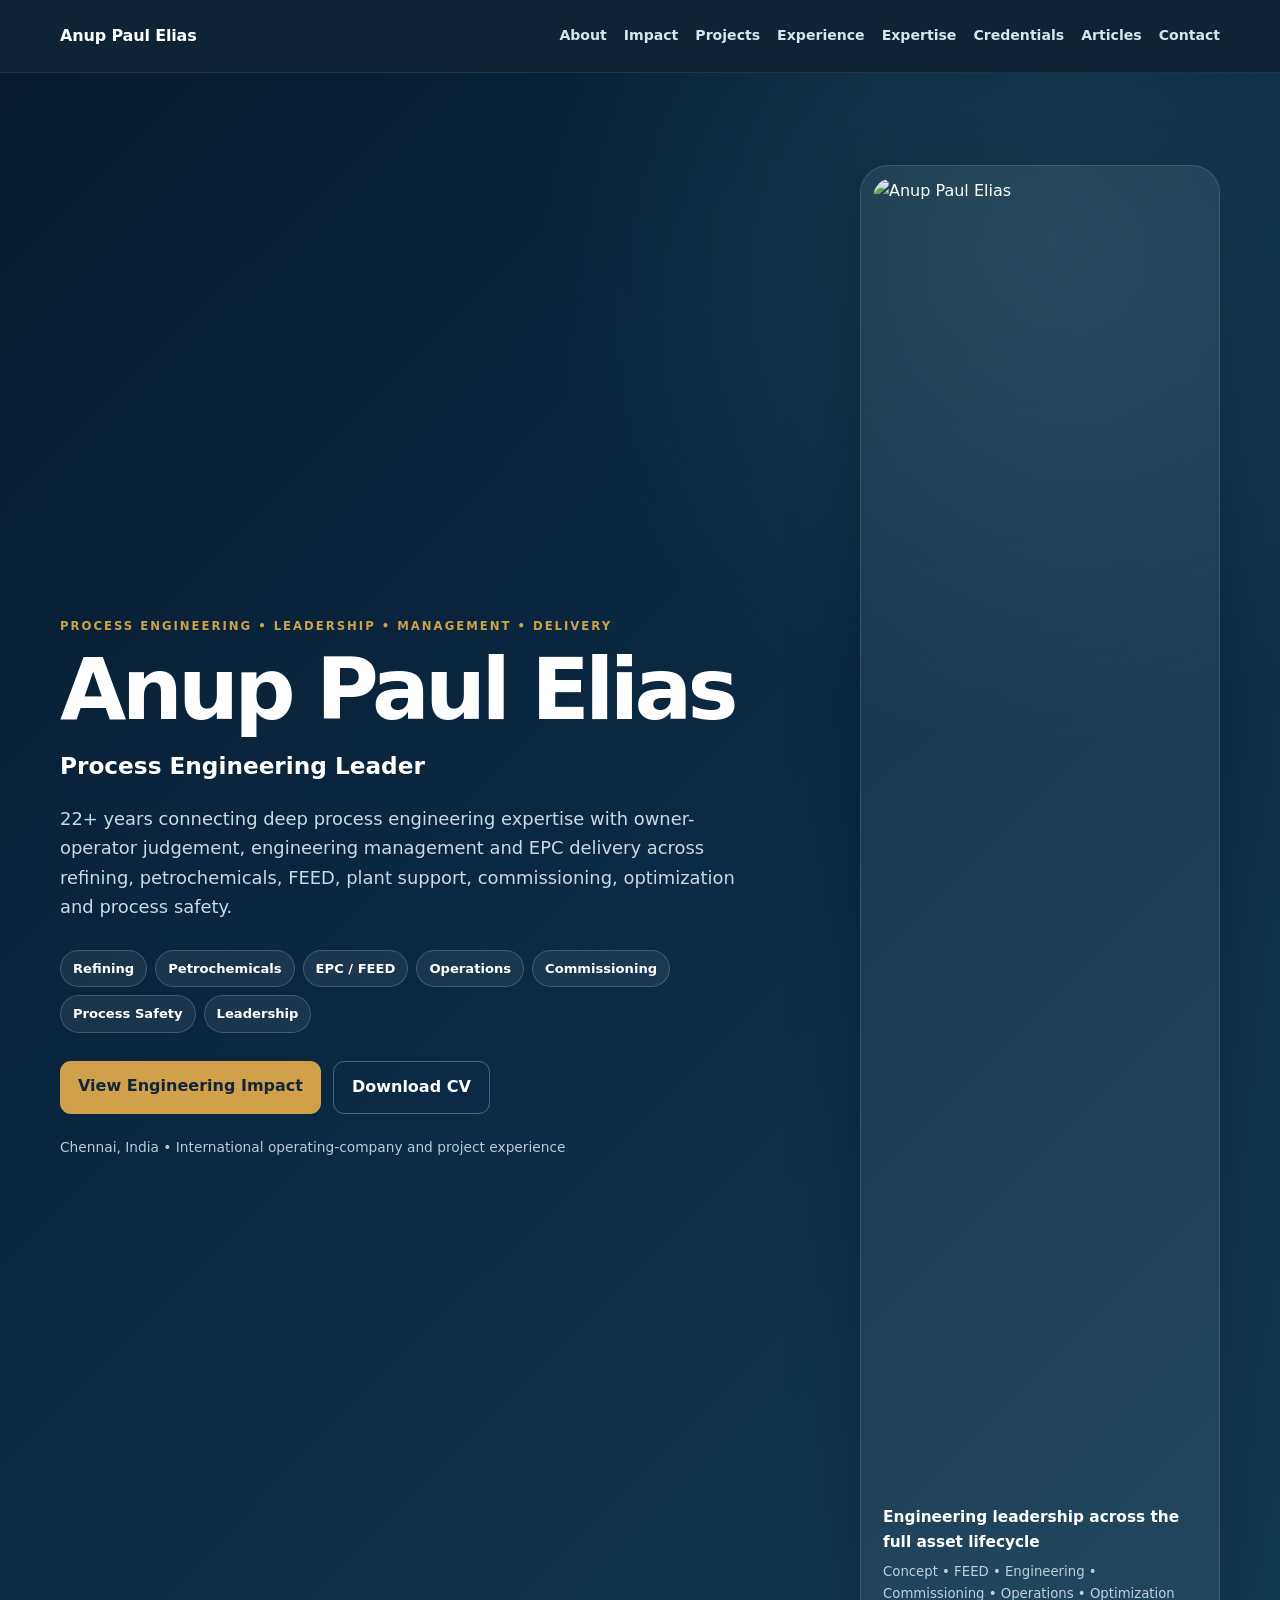
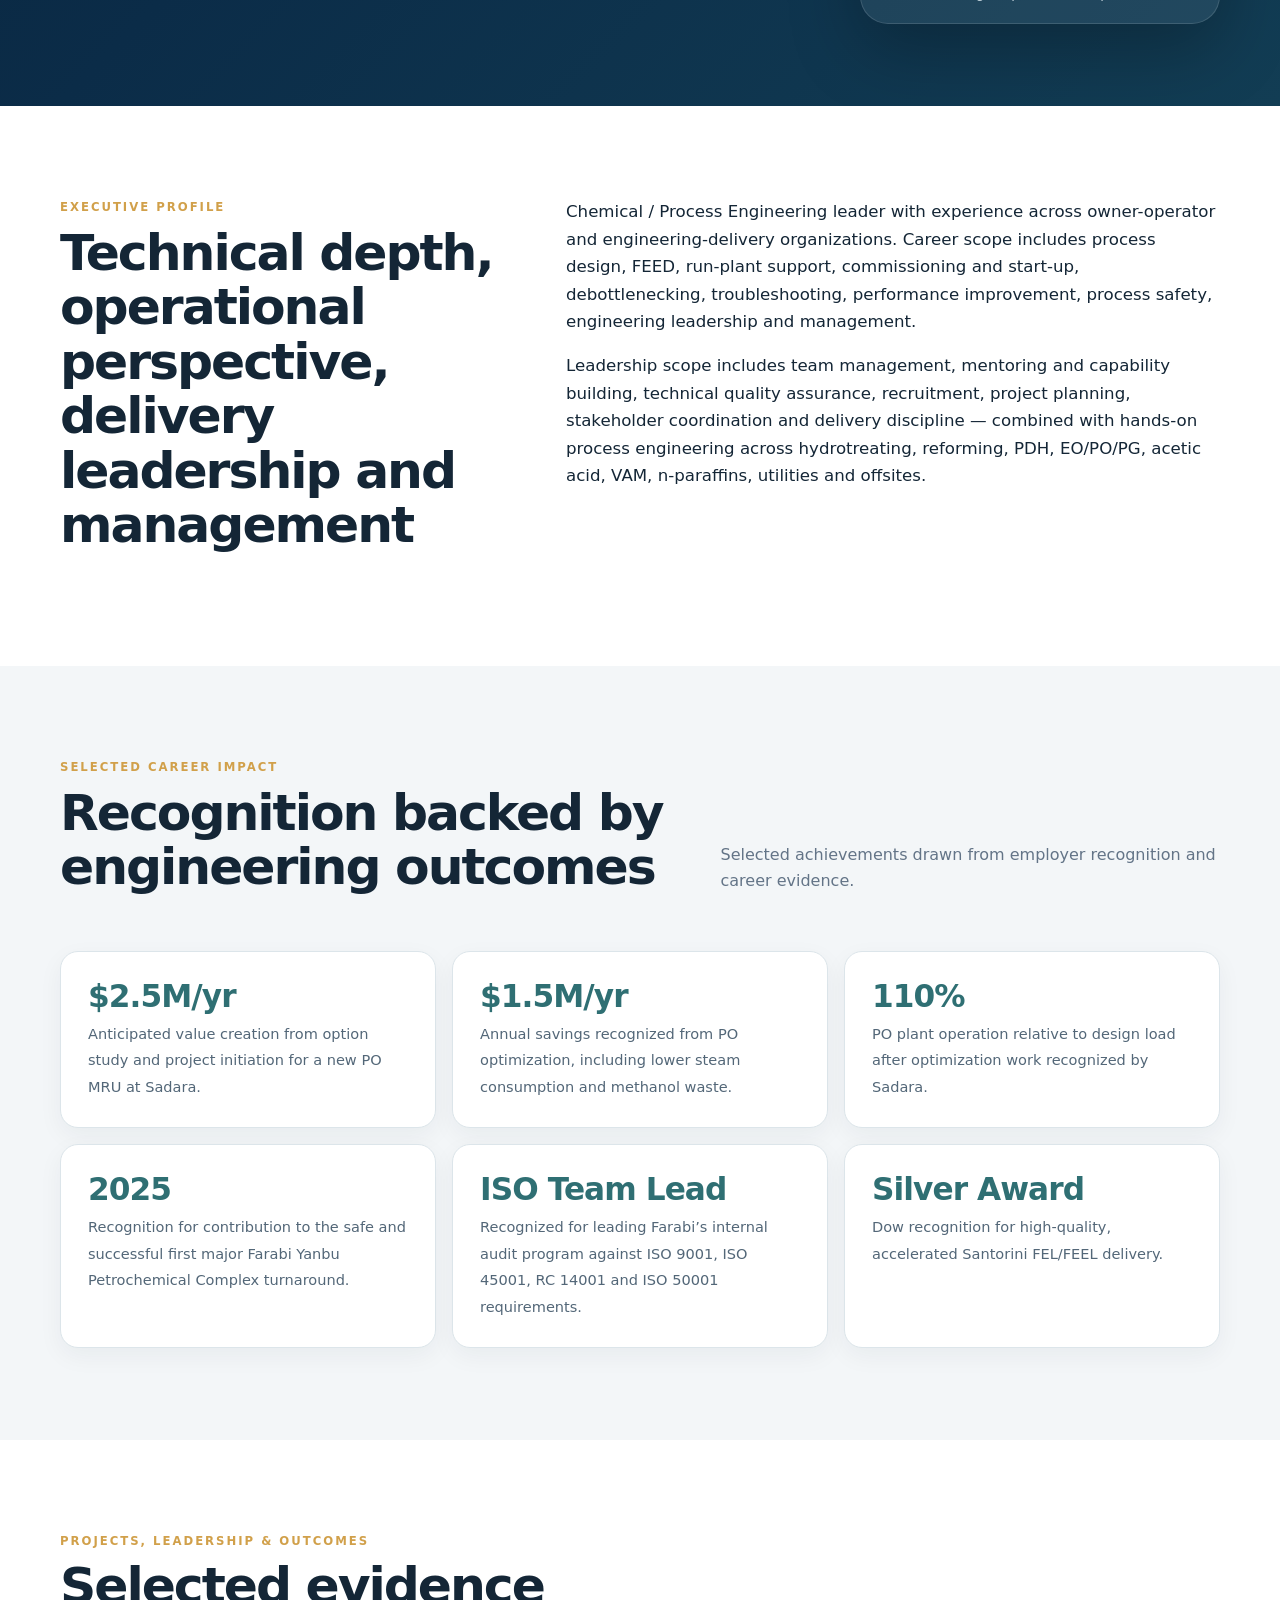
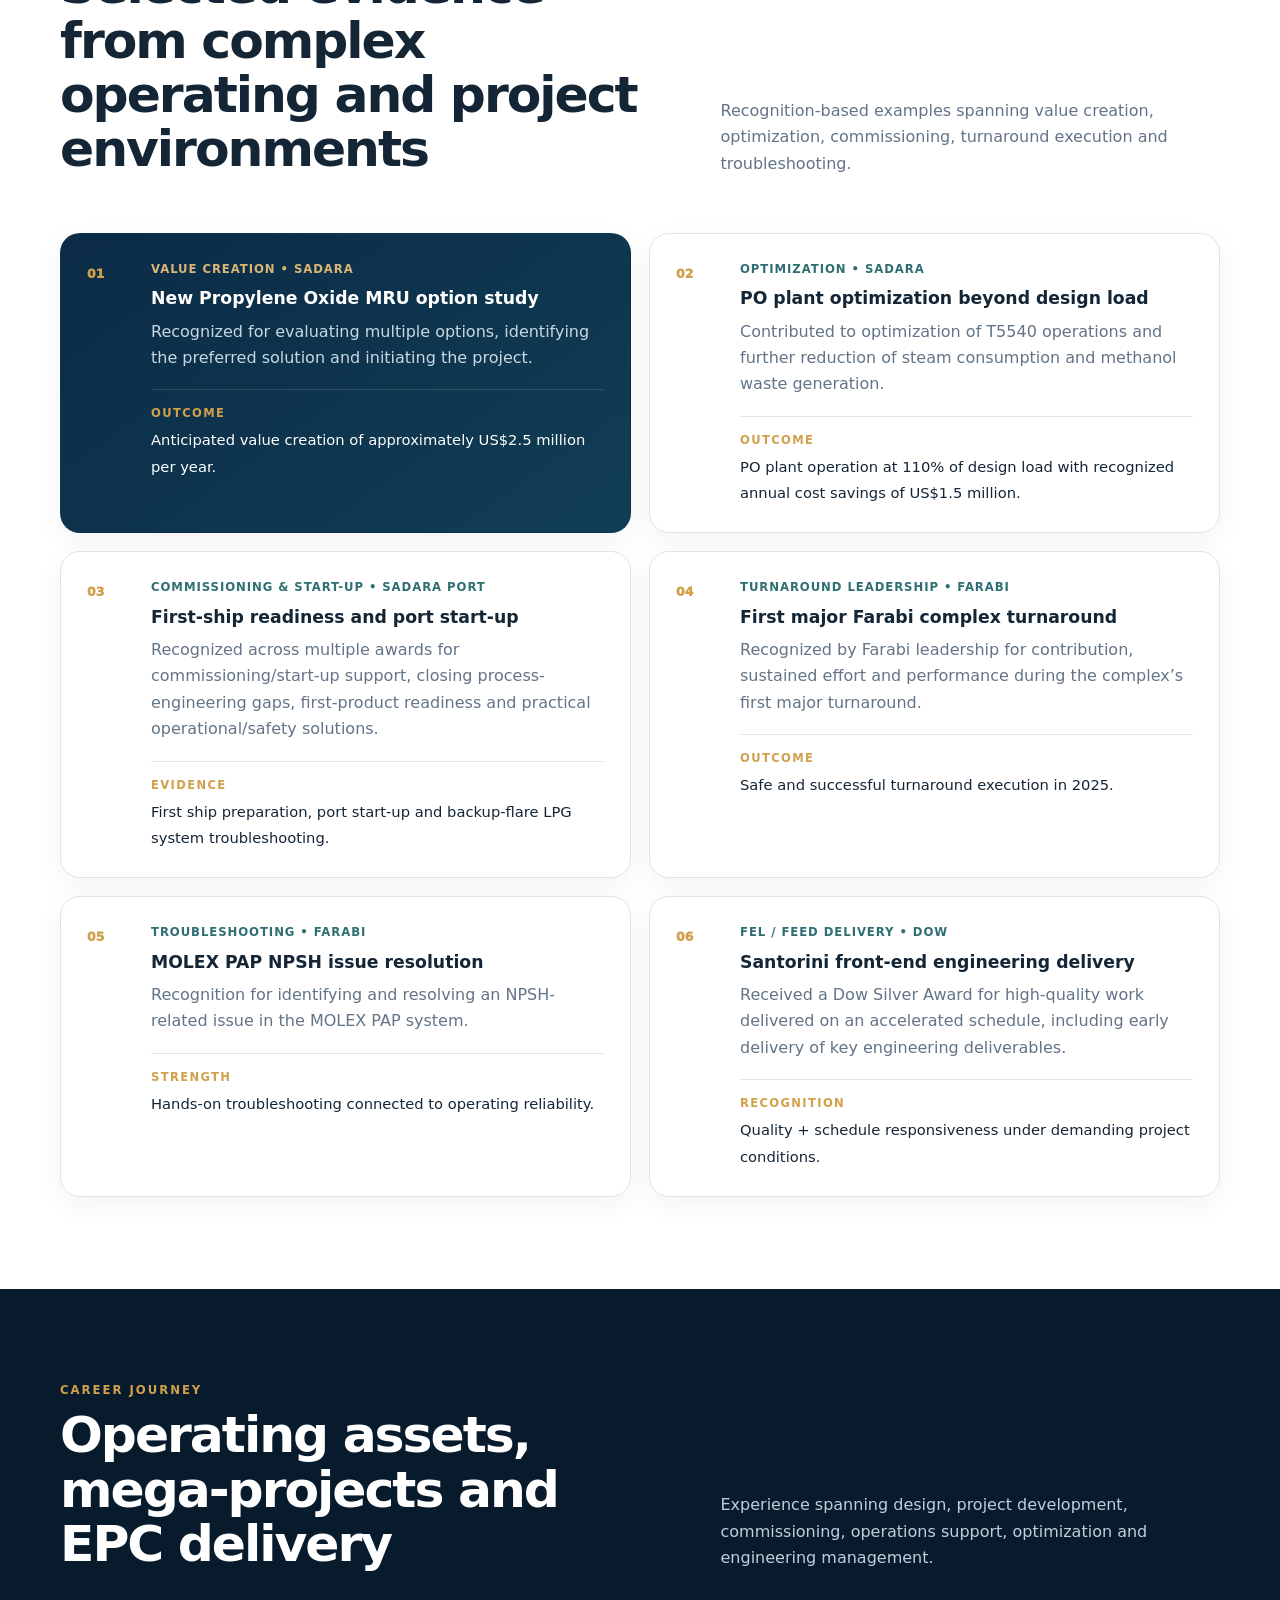
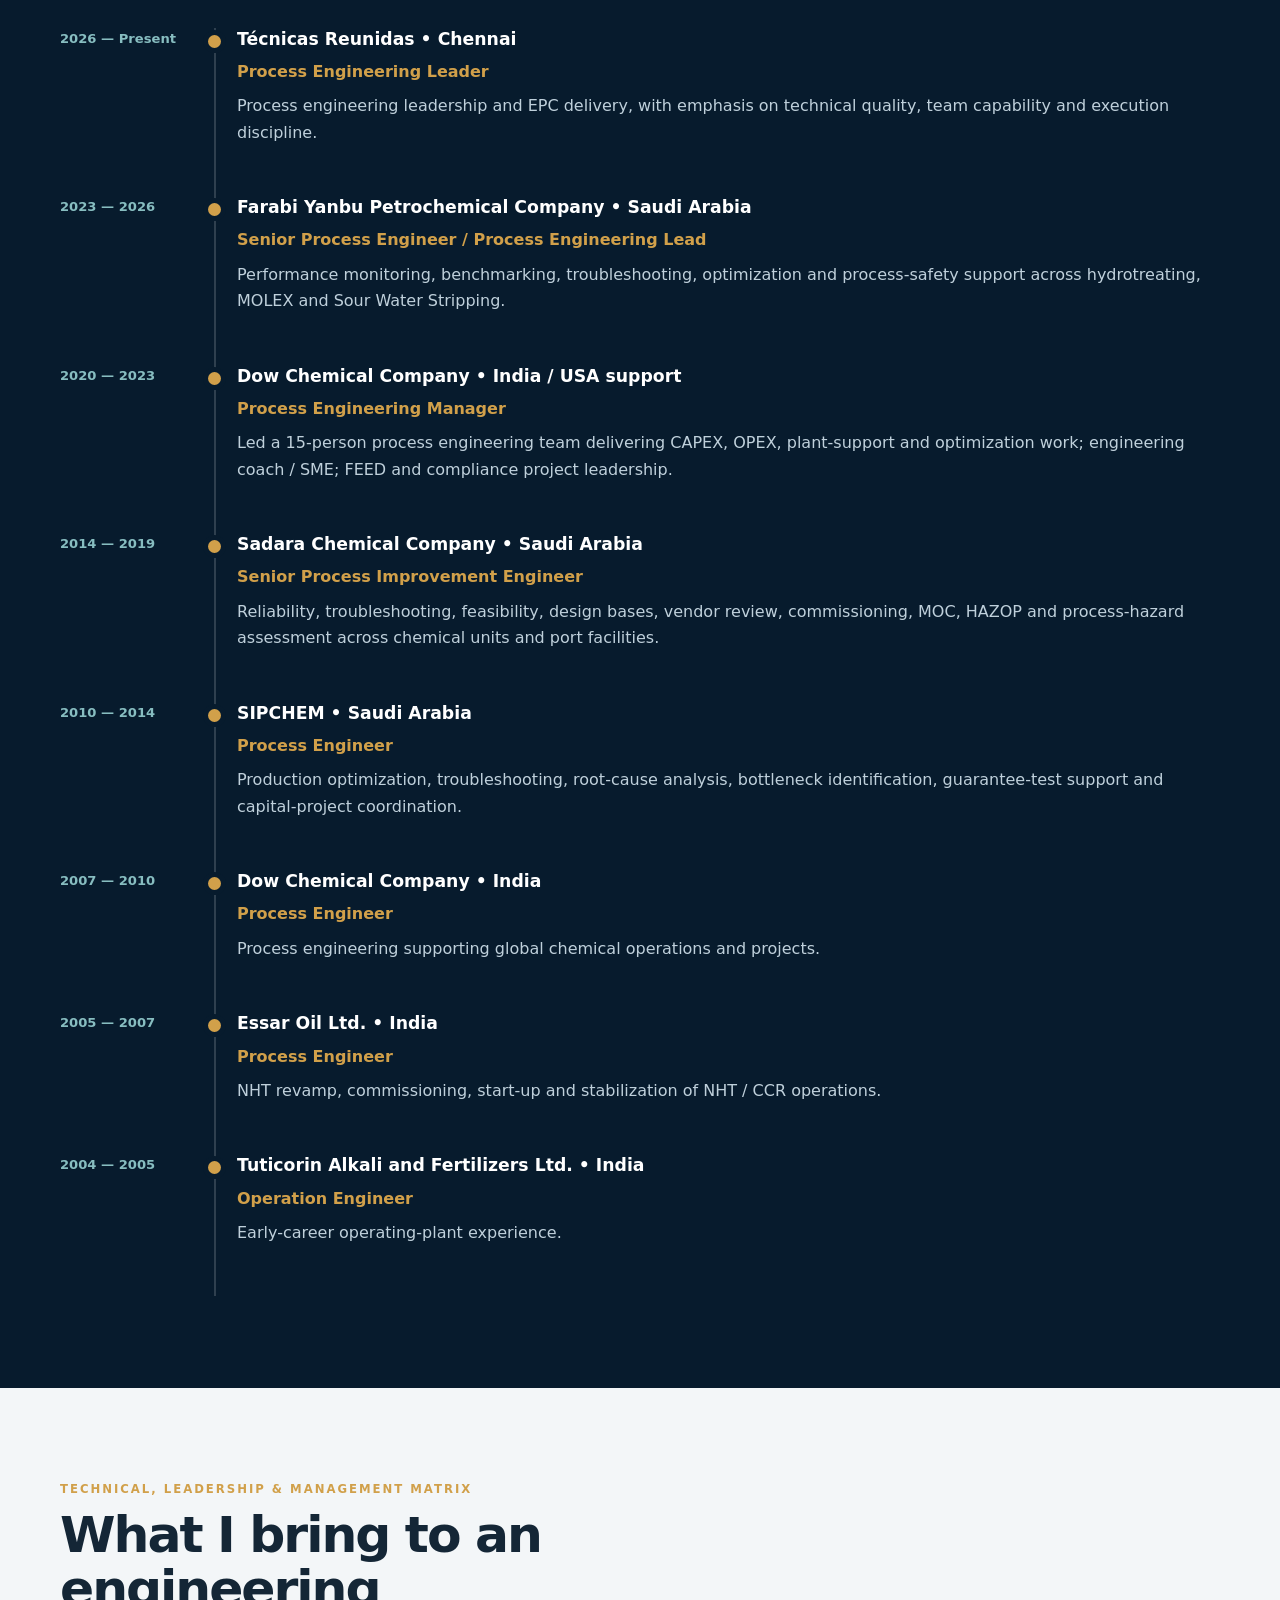
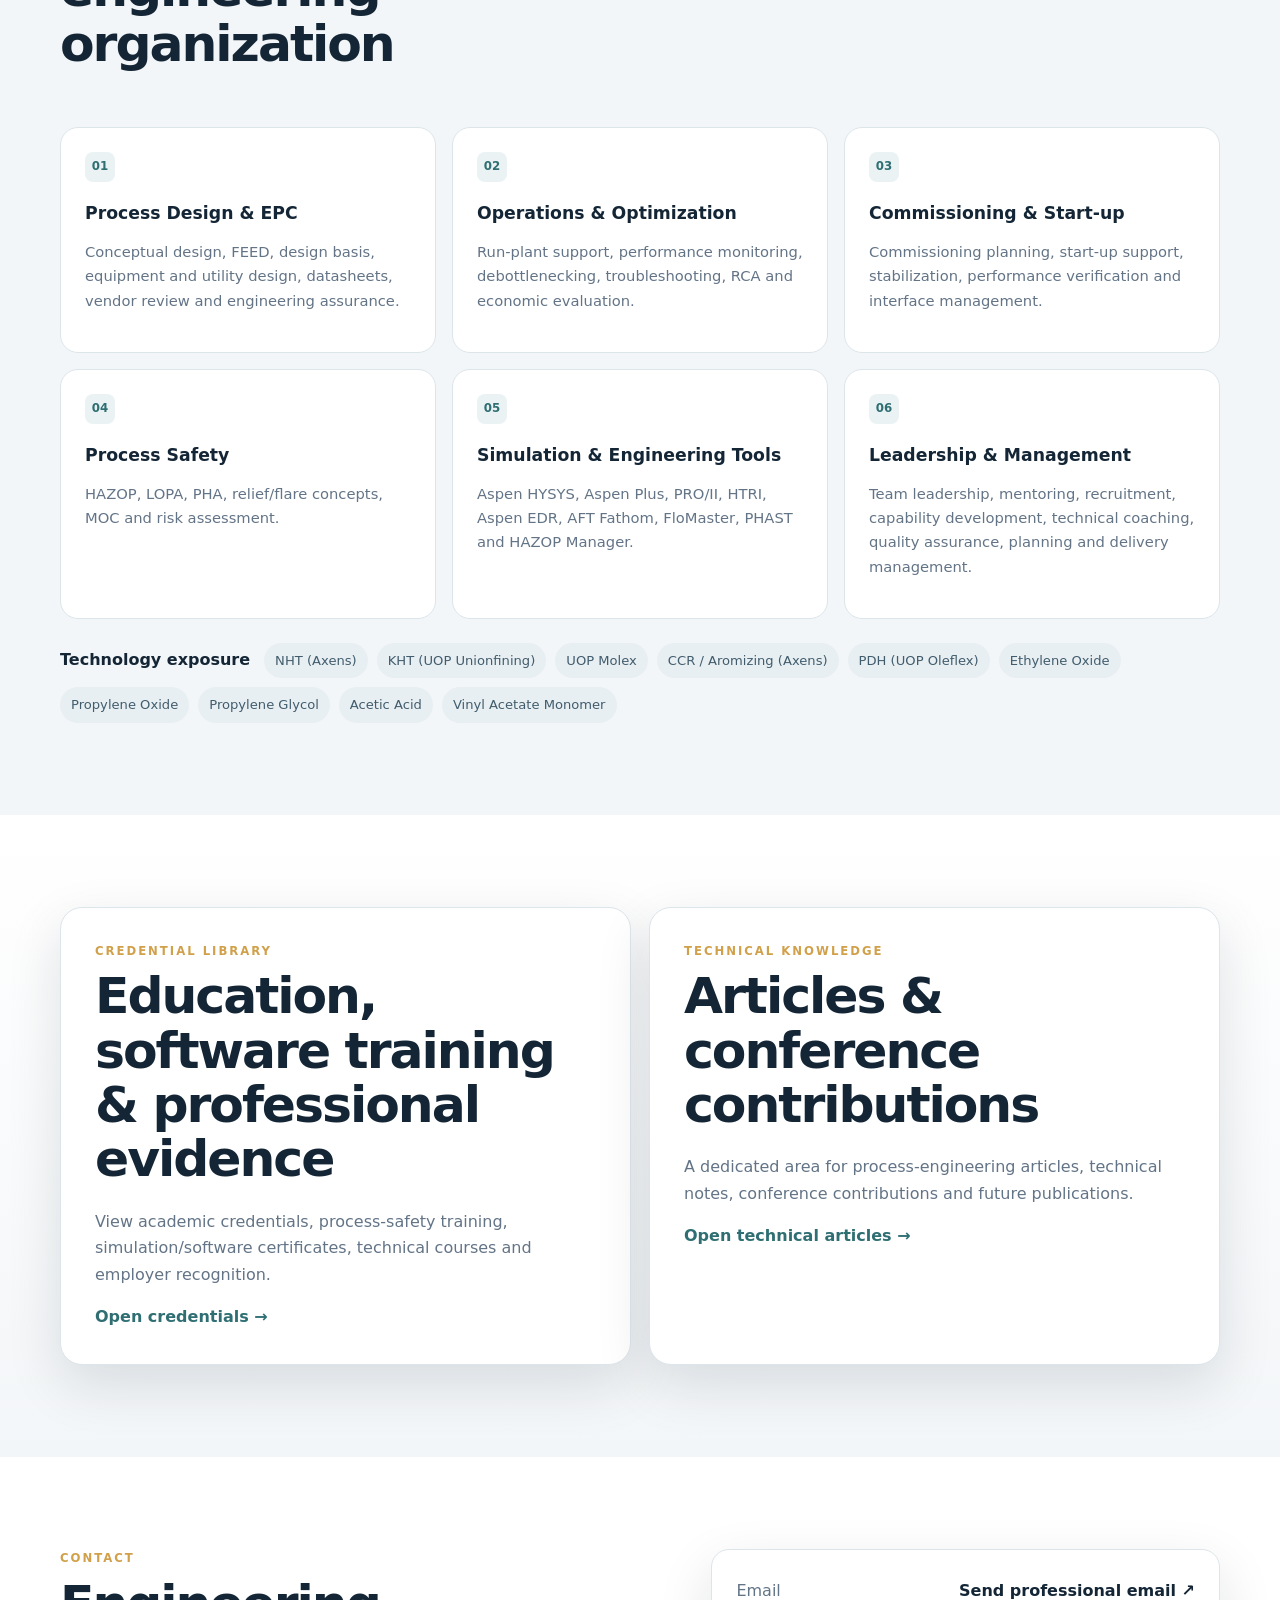
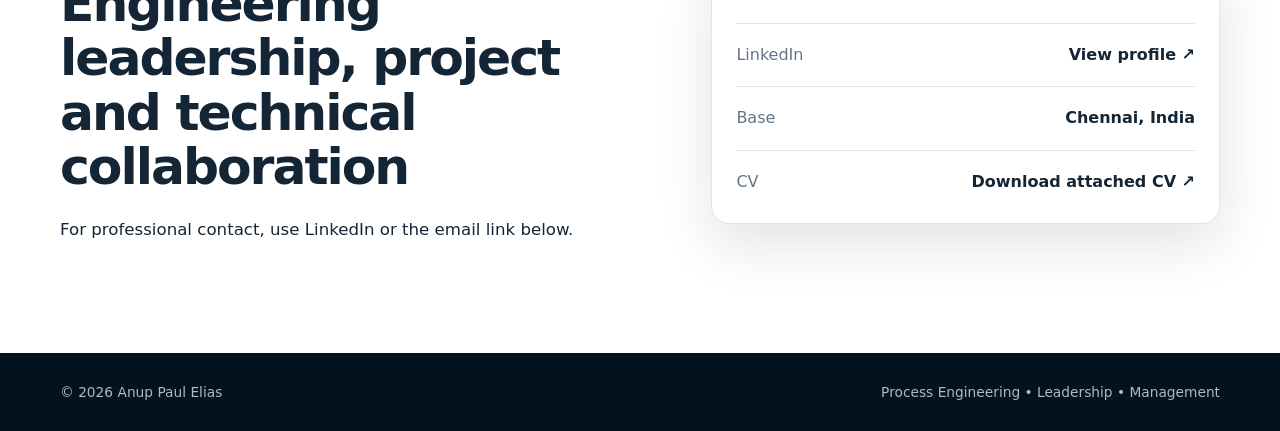
==== commit ed26b028: "Revise homepage with certificate-backed impact and mobile navigation" ====
--- a/index.html
+++ b/index.html
@@ -1,159 +1,51 @@
 <!doctype html>
 <html lang="en">
 <head>
-  <meta charset="utf-8" />
-  <meta name="viewport" content="width=device-width, initial-scale=1" />
-  <meta name="theme-color" content="#071b2d" />
-  <meta name="description" content="Anup Paul Elias — Process Engineering Leader with 22+ years across refining, petrochemicals, EPC, FEED, commissioning, plant support, process safety and optimization." />
-  <meta name="author" content="Anup Paul Elias" />
-  <meta property="og:title" content="Anup Paul Elias | Process Engineering Leader" />
-  <meta property="og:description" content="Professional engineering portfolio: leadership, measurable process improvements, technical expertise, articles and credentials." />
-  <meta property="og:type" content="profile" />
-  <meta property="og:url" content="https://anuppaul007.github.io/" />
-  <meta property="og:image" content="https://anuppaul007.github.io/assets/anup-paul-elias.jpg" />
-  <link rel="canonical" href="https://anuppaul007.github.io/" />
-  <link rel="stylesheet" href="assets/site.css" />
-  <title>Anup Paul Elias | Process Engineering Leader</title>
-  <script type="application/ld+json">
-  {
-    "@context":"https://schema.org",
-    "@type":"Person",
-    "name":"Anup Paul Elias",
-    "jobTitle":"Process Engineering Leader",
-    "url":"https://anuppaul007.github.io/",
-    "image":"https://anuppaul007.github.io/assets/anup-paul-elias.jpg",
-    "worksFor":{"@type":"Organization","name":"Técnicas Reunidas"},
-    "alumniOf":[
-      {"@type":"CollegeOrUniversity","name":"Indian Institute of Management Indore"},
-      {"@type":"CollegeOrUniversity","name":"Alagappa University"},
-      {"@type":"CollegeOrUniversity","name":"University of Madras"}
-    ],
-    "sameAs":["https://www.linkedin.com/in/anup-paul-elias-73b22513/"],
-    "hasCredential":[
-      {"@type":"EducationalOccupationalCredential","name":"Postgraduate in General Management (PGGM)","recognizedBy":{"@type":"CollegeOrUniversity","name":"Indian Institute of Management Indore"}},
-      {"@type":"EducationalOccupationalCredential","name":"Bachelor of Technology - Chemical Engineering","recognizedBy":{"@type":"CollegeOrUniversity","name":"University of Madras"}},
-      {"@type":"EducationalOccupationalCredential","name":"Certified Auditor - ISO 9001, ISO 14001, ISO 45001 and ISO 50001","recognizedBy":{"@type":"Organization","name":"DNV"}}
-    ],
-    "knowsAbout":["Process Engineering","Refining","Petrochemicals","EPC","FEED","Aspen HYSYS","Aspen Plus","HTRI","HAZOP","LOPA","Commissioning","Process Optimization"]
-  }
-  </script>
-</head>
-<body>
-<header class="site-header">
-  <div class="container nav-wrap">
-    <a class="brand" href="index.html#top" aria-label="Anup Paul Elias home"><span class="brand-mark">APE</span><span>Anup Paul Elias</span></a>
-    <button class="menu" aria-label="Open menu" aria-expanded="false">☰</button>
-    <nav class="main-nav" aria-label="Primary navigation">
-      <a href="#about">About</a><a href="#impact">Impact</a><a href="#portfolio">Portfolio</a><a href="#experience">Experience</a><a href="#expertise">Expertise</a><a href="credentials.html">Credentials</a><a href="#contact">Contact</a>
-    </nav>
-  </div>
-</header>
+<meta charset="utf-8"><meta name="viewport" content="width=device-width,initial-scale=1,viewport-fit=cover">
+<meta name="theme-color" content="#071b2d">
+<meta name="description" content="Anup Paul Elias — Process Engineering Leader with 22+ years across refining, petrochemicals, EPC, FEED, operations, commissioning, optimization, process safety, leadership and management.">
+<meta property="og:title" content="Anup Paul Elias | Process Engineering Leader"><meta property="og:type" content="profile"><meta property="og:url" content="https://anuppaul007.github.io/"><meta property="og:image" content="https://anuppaul007.github.io/assets/anup-paul-elias.jpg"><meta property="og:description" content="Process engineering leadership, measurable career impact, project delivery, technical credentials and knowledge sharing.">
+<link rel="canonical" href="https://anuppaul007.github.io/"><link rel="stylesheet" href="assets/site.css"><title>Anup Paul Elias | Process Engineering Leader</title>
+<script type="application/ld+json">{"@context":"https://schema.org","@type":"Person","name":"Anup Paul Elias","jobTitle":"Process Engineering Leader","url":"https://anuppaul007.github.io/","image":"https://anuppaul007.github.io/assets/anup-paul-elias.jpg","worksFor":{"@type":"Organization","name":"Técnicas Reunidas"},"sameAs":["https://www.linkedin.com/in/anup-paul-elias-73b22513/"],"alumniOf":[{"@type":"CollegeOrUniversity","name":"Indian Institute of Management Indore"},{"@type":"CollegeOrUniversity","name":"Alagappa University"},{"@type":"CollegeOrUniversity","name":"University of Madras"}],"knowsAbout":["Process Engineering","Refining","Petrochemicals","EPC","FEED","Leadership","Engineering Management","Commissioning","Process Safety","Aspen HYSYS","Aspen Plus","HTRI","PHAST"]}</script>
+</head><body>
+<header class="site-header"><div class="container nav-wrap"><a class="brand" href="#top">Anup Paul Elias</a><button class="menu" aria-label="Open menu" aria-expanded="false">☰</button><nav class="main-nav" aria-label="Primary navigation"><a href="#about">About</a><a href="#impact">Impact</a><a href="#portfolio">Projects</a><a href="#experience">Experience</a><a href="#expertise">Expertise</a><a href="credentials.html">Credentials</a><a href="articles.html">Articles</a><a href="#contact">Contact</a></nav></div></header>
 <main id="top">
-  <section class="hero">
-    <div class="container hero-grid">
-      <div>
-        <div class="eyebrow">PROCESS ENGINEERING • TECHNICAL LEADERSHIP • DELIVERY</div>
-        <h1>Anup Paul Elias</h1>
-        <p class="hero-title">Process Engineering Leader</p>
-        <p class="hero-lead">22+ years connecting process engineering depth with owner-operator judgement and EPC delivery — across refining, petrochemicals, FEED, plant support, commissioning, optimization and process safety.</p>
-        <div class="quick-scan" aria-label="Professional highlights">
-          <span>Refining</span><span>Petrochemicals</span><span>EPC / FEED</span><span>Run-Plant Support</span><span>Commissioning</span><span>Process Safety</span>
-        </div>
-        <div class="actions">
-          <a class="btn btn-primary" href="#portfolio">View Engineering Impact</a>
-          <a class="btn btn-secondary" href="assets/anup-paul-elias-cv.pdf" target="_blank" rel="noopener">Download CV</a>
-        </div>
-        <p class="hero-foot">Chennai, India • International operating-company and project experience</p>
-      </div>
-      <aside class="portrait-card" aria-label="Profile photo and executive summary">
-        <img src="assets/anup-paul-elias.jpg" alt="Anup Paul Elias" />
-        <div class="portrait-copy"><strong>Engineering leadership across the full asset lifecycle</strong><span>Concept • FEED • Engineering • Commissioning • Operations • Optimization</span></div>
-      </aside>
-    </div>
-  </section>
-
-  <section id="about" class="section">
-    <div class="container split-intro">
-      <div><div class="kicker">EXECUTIVE PROFILE</div><h2>Technical depth, operational perspective and delivery leadership</h2></div>
-      <div class="lead-copy">
-        <p>Chemical / Process Engineering leader with experience spanning owner-operator organizations and engineering delivery environments. Career scope includes process design, FEED, run-plant support, commissioning and start-up, debottlenecking, troubleshooting, performance improvement, process safety and technical leadership.</p>
-        <p>Experience includes hydrotreating, catalytic reforming, PDH, ethylene oxide, propylene oxide, propylene glycol, acetic acid, vinyl acetate monomer, n-paraffins, utilities and offsites — supported by process simulation, heat-transfer and hydraulic tools.</p>
-      </div>
-    </div>
-  </section>
-
-  <section id="impact" class="section soft">
-    <div class="container">
-      <div class="section-head"><div><div class="kicker">IMPACT AT A GLANCE</div><h2>Selected career impact</h2></div><p>Selected outcomes across operations, projects and engineering leadership.</p></div>
-      <div class="stats">
-        <article class="stat"><strong>22+</strong><span>Years across process engineering, operations and project delivery</span></article>
-        <article class="stat"><strong>15</strong><span>Process engineers led in a major engineering organization</span></article>
-        <article class="stat"><strong>+19%</strong><span>Annual production increase through Acetic Acid unit debottlenecking</span></article>
-        <article class="stat"><strong>18→92%</strong><span>Wastewater plant run-time efficiency improvement</span></article>
-        <article class="stat"><strong>1.36→1.9</strong><span>MMTPA NHT capacity increase through revamp leadership</span></article>
-        <article class="stat"><strong>3</strong><span>International technical conference contributions</span></article>
-      </div>
-    </div>
-  </section>
-
-  <section id="portfolio" class="section">
-    <div class="container">
-      <div class="section-head"><div><div class="kicker">SELECTED ENGINEERING PORTFOLIO</div><h2>Projects, leadership and outcomes</h2></div><p>Examples from refinery, petrochemical and engineering-delivery assignments.</p></div>
-      <div class="portfolio-grid">
-        <article class="project-card featured"><div class="project-num">01</div><div><span class="project-tag">Optimization • SIPCHEM</span><h3>Wastewater plant reliability improvement</h3><p>Directed a team of engineers in reducing wastewater plant trips and improving operating continuity.</p><div class="result"><b>Result</b><span>Run-time efficiency improved from 18% to 92%.</span></div></div></article>
-        <article class="project-card"><div class="project-num">02</div><div><span class="project-tag">Debottlenecking • SIPCHEM</span><h3>Acetic Acid production improvement</h3><p>Executed process amendments to remove production constraints in the Acetic Acid unit.</p><div class="result"><b>Result</b><span>19% increase in annual production.</span></div></div></article>
-        <article class="project-card"><div class="project-num">03</div><div><span class="project-tag">Revamp & Start-up • Essar</span><h3>NHT capacity revamp</h3><p>Acted as Lead Process Engineer for NHT revamp and supported commissioning, start-up and stabilization of NHT/CCR operations.</p><div class="result"><b>Result</b><span>Capacity increased from 1.36 to 1.9 MMTPA.</span></div></div></article>
-        <article class="project-card"><div class="project-num">04</div><div><span class="project-tag">Leadership • Dow</span><h3>Process engineering team & FEED delivery</h3><p>Led 15 process engineers across CAPEX, OPEX, plant support and optimization work; managed process engineering development of an Ethylene Oxide FEED package in the USA.</p><div class="result"><b>Leadership scope</b><span>15-person team leadership, EO FEED delivery and technical coaching.</span></div></div></article>
-      </div>
-    </div>
-  </section>
-
-  <section id="experience" class="section dark-band">
-    <div class="container">
-      <div class="section-head light"><div><div class="kicker">CAREER JOURNEY</div><h2>Operating assets, mega-projects and EPC delivery</h2></div><p>A career spanning concept development, plant support, design, vendor review, commissioning, stabilization and technical management.</p></div>
-      <div class="timeline">
-        <div class="item"><div class="date">2026 — Present</div><div><h3>Técnicas Reunidas • Chennai</h3><div class="role">Process Engineering Leader</div><p>Process engineering leadership and EPC delivery, with emphasis on technical quality, team capability and execution discipline.</p></div></div>
-        <div class="item"><div class="date">2023 — 2026</div><div><h3>Farabi Yanbu Petrochemical Company • Saudi Arabia</h3><div class="role">Senior Process Engineer / Process Engineering Lead</div><p>Performance monitoring, benchmarking, troubleshooting, optimization and process-safety support across hydrotreating, MOLEX and Sour Water Stripping.</p></div></div>
-        <div class="item"><div class="date">2020 — 2023</div><div><h3>Dow Chemical Company • India / USA support</h3><div class="role">Process Engineering Manager</div><p>Led a 15-person process engineering team delivering CAPEX, OPEX, plant-support and optimization work; engineering coach / SME; FEED and compliance project leadership.</p></div></div>
-        <div class="item"><div class="date">2014 — 2019</div><div><h3>Sadara Chemical Company • Saudi Arabia</h3><div class="role">Senior Process Improvement Engineer</div><p>Reliability, troubleshooting, technical feasibility, design bases, vendor review, MOC, HAZOP and process hazard assessments for chemical units and port facilities.</p></div></div>
-        <div class="item"><div class="date">2010 — 2014</div><div><h3>SIPCHEM • Saudi Arabia</h3><div class="role">Process Engineer</div><p>Production optimization, troubleshooting, root-cause analysis, bottleneck identification, guarantee-test support and capital-project coordination.</p></div></div>
-        <div class="item"><div class="date">2007 — 2010</div><div><h3>Dow Chemical Company • India</h3><div class="role">Process Engineer</div><p>Process engineering supporting global chemical operations and projects.</p></div></div>
-        <div class="item"><div class="date">2005 — 2007</div><div><h3>Essar Oil Ltd. • India</h3><div class="role">Process Engineer</div><p>NHT revamp, commissioning, start-up and stabilization of NHT / CCR operations.</p></div></div>
-        <div class="item"><div class="date">2004 — 2005</div><div><h3>Tuticorin Alkali and Fertilizers Ltd. • India</h3><div class="role">Operation Engineer</div><p>Early-career operating-plant experience.</p></div></div>
-      </div>
-    </div>
-  </section>
-
-  <section id="expertise" class="section soft">
-    <div class="container">
-      <div class="section-head"><div><div class="kicker">TECHNICAL & LEADERSHIP MATRIX</div><h2>What I bring to an engineering organization</h2></div><p>Organized for fast scanning by engineering leaders, recruiters and project stakeholders.</p></div>
-      <div class="capability-grid">
-        <article class="capability"><span>01</span><h3>Process Design & EPC</h3><p>Conceptual design, FEED, design basis, equipment and utility design, datasheets, vendor review, engineering assurance.</p></article>
-        <article class="capability"><span>02</span><h3>Operations & Optimization</h3><p>Run-plant support, performance monitoring, debottlenecking, troubleshooting, root-cause analysis and economic evaluation.</p></article>
-        <article class="capability"><span>03</span><h3>Commissioning & Start-up</h3><p>Commissioning planning, start-up support, stabilization, performance verification and interface management.</p></article>
-        <article class="capability"><span>04</span><h3>Process Safety</h3><p>HAZOP, LOPA, PHA, relief / flare concepts, MOC and risk assessment participation.</p></article>
-        <article class="capability"><span>05</span><h3>Simulation & Engineering Tools</h3><p>Aspen HYSYS, Aspen Plus, PRO/II, HTRI, Aspen EDR, AFT Fathom, FloMaster, PHAST and HAZOP Manager.</p></article>
-        <article class="capability"><span>06</span><h3>Leadership & Capability Building</h3><p>Team leadership, mentoring, technical coaching, quality assurance, recruitment and engineering competency development.</p></article>
-      </div>
-      <div class="tech-strip"><b>Technology exposure</b><span>NHT (Axens)</span><span>KHT (UOP Unionfining)</span><span>UOP Molex</span><span>CCR / Aromizing (Axens)</span><span>PDH (UOP Oleflex)</span><span>Ethylene Oxide</span><span>Propylene Oxide</span><span>Propylene Glycol</span><span>Acetic Acid</span><span>Vinyl Acetate Monomer</span></div>
-    </div>
-  </section>
-
-  <section class="section library-band">
-    <div class="container library-grid">
-      <article><div class="kicker">EVIDENCE LIBRARY</div><h2>Credentials & certificates</h2><p>Separate professional certifications, academic degrees, technical presentations, professional affiliations and achievement evidence.</p><a class="text-link" href="credentials.html">Open credential library →</a></article>
-    </div>
-  </section>
-
-  <section id="contact" class="section">
-    <div class="container contact-grid">
-      <div><div class="kicker">CONTACT</div><h2>For engineering leadership, project and technical collaboration</h2><p class="lead-copy">The public site intentionally keeps personal information minimal. Use email for direct professional contact.</p></div>
-      <div class="contact-card"><a id="email-link" href="#"><span>Email</span><strong>Send professional email ↗</strong></a><a href="https://www.linkedin.com/in/anup-paul-elias-73b22513/" target="_blank" rel="noopener"><span>LinkedIn</span><strong>View profile ↗</strong></a><div><span>Base</span><strong>Chennai, India</strong></div><a href="assets/anup-paul-elias-cv.pdf" target="_blank" rel="noopener"><span>CV</span><strong>Download PDF ↗</strong></a></div>
-    </div>
-  </section>
-</main>
-<footer><div class="container footer"><span>© <span id="year"></span> Anup Paul Elias</span><span>Process Engineering • Leadership • Technical Excellence</span></div></footer>
-<script src="assets/content.js"></script>
-<script src="assets/site.js"></script>
-</body>
-</html>
+<section class="hero"><div class="container hero-grid"><div class="hero-copy"><div class="eyebrow">PROCESS ENGINEERING • LEADERSHIP • MANAGEMENT • DELIVERY</div><h1>Anup Paul Elias</h1><p class="hero-title">Process Engineering Leader</p><p class="hero-lead">22+ years connecting deep process engineering expertise with owner-operator judgement, engineering management and EPC delivery across refining, petrochemicals, FEED, plant support, commissioning, optimization and process safety.</p><div class="quick-scan"><span>Refining</span><span>Petrochemicals</span><span>EPC / FEED</span><span>Operations</span><span>Commissioning</span><span>Process Safety</span><span>Leadership</span></div><div class="actions"><a class="btn btn-primary" href="#portfolio">View Engineering Impact</a><a class="btn btn-secondary" href="assets/anup-paul-elias-cv.pdf" target="_blank" rel="noopener">Download CV</a></div><p class="hero-foot">Chennai, India • International operating-company and project experience</p></div><aside class="portrait-card"><img src="assets/anup-paul-elias.jpg" alt="Anup Paul Elias" width="1200" height="1311"><div class="portrait-copy"><strong>Engineering leadership across the full asset lifecycle</strong><span>Concept • FEED • Engineering • Commissioning • Operations • Optimization</span></div></aside></div></section>
+<section id="about" class="section"><div class="container split-intro"><div><div class="kicker">EXECUTIVE PROFILE</div><h2>Technical depth, operational perspective, delivery leadership and management</h2></div><div class="lead-copy"><p>Chemical / Process Engineering leader with experience across owner-operator and engineering-delivery organizations. Career scope includes process design, FEED, run-plant support, commissioning and start-up, debottlenecking, troubleshooting, performance improvement, process safety, engineering leadership and management.</p><p>Leadership scope includes team management, mentoring and capability building, technical quality assurance, recruitment, project planning, stakeholder coordination and delivery discipline — combined with hands-on process engineering across hydrotreating, reforming, PDH, EO/PO/PG, acetic acid, VAM, n-paraffins, utilities and offsites.</p></div></div></section>
+<section id="impact" class="section soft"><div class="container"><div class="section-head"><div><div class="kicker">SELECTED CAREER IMPACT</div><h2>Recognition backed by engineering outcomes</h2></div><p>Selected achievements drawn from employer recognition and career evidence.</p></div><div class="stats impact-stats">
+<article class="stat"><strong>$2.5M/yr</strong><span>Anticipated value creation from option study and project initiation for a new PO MRU at Sadara.</span></article>
+<article class="stat"><strong>$1.5M/yr</strong><span>Annual savings recognized from PO optimization, including lower steam consumption and methanol waste.</span></article>
+<article class="stat"><strong>110%</strong><span>PO plant operation relative to design load after optimization work recognized by Sadara.</span></article>
+<article class="stat"><strong>2025</strong><span>Recognition for contribution to the safe and successful first major Farabi Yanbu Petrochemical Complex turnaround.</span></article>
+<article class="stat"><strong>ISO Team Lead</strong><span>Recognized for leading Farabi’s internal audit program against ISO 9001, ISO 45001, RC 14001 and ISO 50001 requirements.</span></article>
+<article class="stat"><strong>Silver Award</strong><span>Dow recognition for high-quality, accelerated Santorini FEL/FEEL delivery.</span></article>
+</div></div></section>
+<section id="portfolio" class="section"><div class="container"><div class="section-head"><div><div class="kicker">PROJECTS, LEADERSHIP & OUTCOMES</div><h2>Selected evidence from complex operating and project environments</h2></div><p>Recognition-based examples spanning value creation, optimization, commissioning, turnaround execution and troubleshooting.</p></div><div class="portfolio-grid">
+<article class="project-card featured"><div class="project-num">01</div><div><span class="project-tag">Value Creation • Sadara</span><h3>New Propylene Oxide MRU option study</h3><p>Recognized for evaluating multiple options, identifying the preferred solution and initiating the project.</p><div class="result"><b>Outcome</b><span>Anticipated value creation of approximately US$2.5 million per year.</span></div></div></article>
+<article class="project-card"><div class="project-num">02</div><div><span class="project-tag">Optimization • Sadara</span><h3>PO plant optimization beyond design load</h3><p>Contributed to optimization of T5540 operations and further reduction of steam consumption and methanol waste generation.</p><div class="result"><b>Outcome</b><span>PO plant operation at 110% of design load with recognized annual cost savings of US$1.5 million.</span></div></div></article>
+<article class="project-card"><div class="project-num">03</div><div><span class="project-tag">Commissioning & Start-up • Sadara Port</span><h3>First-ship readiness and port start-up</h3><p>Recognized across multiple awards for commissioning/start-up support, closing process-engineering gaps, first-product readiness and practical operational/safety solutions.</p><div class="result"><b>Evidence</b><span>First ship preparation, port start-up and backup-flare LPG system troubleshooting.</span></div></div></article>
+<article class="project-card"><div class="project-num">04</div><div><span class="project-tag">Turnaround Leadership • Farabi</span><h3>First major Farabi complex turnaround</h3><p>Recognized by Farabi leadership for contribution, sustained effort and performance during the complex’s first major turnaround.</p><div class="result"><b>Outcome</b><span>Safe and successful turnaround execution in 2025.</span></div></div></article>
+<article class="project-card"><div class="project-num">05</div><div><span class="project-tag">Troubleshooting • Farabi</span><h3>MOLEX PAP NPSH issue resolution</h3><p>Recognition for identifying and resolving an NPSH-related issue in the MOLEX PAP system.</p><div class="result"><b>Strength</b><span>Hands-on troubleshooting connected to operating reliability.</span></div></div></article>
+<article class="project-card"><div class="project-num">06</div><div><span class="project-tag">FEL / FEED Delivery • Dow</span><h3>Santorini front-end engineering delivery</h3><p>Received a Dow Silver Award for high-quality work delivered on an accelerated schedule, including early delivery of key engineering deliverables.</p><div class="result"><b>Recognition</b><span>Quality + schedule responsiveness under demanding project conditions.</span></div></div></article>
+</div></div></section>
+<section id="experience" class="section dark-band"><div class="container"><div class="section-head light"><div><div class="kicker">CAREER JOURNEY</div><h2>Operating assets, mega-projects and EPC delivery</h2></div><p>Experience spanning design, project development, commissioning, operations support, optimization and engineering management.</p></div><div class="timeline">
+<div class="item"><div class="date">2026 — Present</div><div><h3>Técnicas Reunidas • Chennai</h3><div class="role">Process Engineering Leader</div><p>Process engineering leadership and EPC delivery, with emphasis on technical quality, team capability and execution discipline.</p></div></div>
+<div class="item"><div class="date">2023 — 2026</div><div><h3>Farabi Yanbu Petrochemical Company • Saudi Arabia</h3><div class="role">Senior Process Engineer / Process Engineering Lead</div><p>Performance monitoring, benchmarking, troubleshooting, optimization and process-safety support across hydrotreating, MOLEX and Sour Water Stripping.</p></div></div>
+<div class="item"><div class="date">2020 — 2023</div><div><h3>Dow Chemical Company • India / USA support</h3><div class="role">Process Engineering Manager</div><p>Led a 15-person process engineering team delivering CAPEX, OPEX, plant-support and optimization work; engineering coach / SME; FEED and compliance project leadership.</p></div></div>
+<div class="item"><div class="date">2014 — 2019</div><div><h3>Sadara Chemical Company • Saudi Arabia</h3><div class="role">Senior Process Improvement Engineer</div><p>Reliability, troubleshooting, feasibility, design bases, vendor review, commissioning, MOC, HAZOP and process-hazard assessment across chemical units and port facilities.</p></div></div>
+<div class="item"><div class="date">2010 — 2014</div><div><h3>SIPCHEM • Saudi Arabia</h3><div class="role">Process Engineer</div><p>Production optimization, troubleshooting, root-cause analysis, bottleneck identification, guarantee-test support and capital-project coordination.</p></div></div>
+<div class="item"><div class="date">2007 — 2010</div><div><h3>Dow Chemical Company • India</h3><div class="role">Process Engineer</div><p>Process engineering supporting global chemical operations and projects.</p></div></div>
+<div class="item"><div class="date">2005 — 2007</div><div><h3>Essar Oil Ltd. • India</h3><div class="role">Process Engineer</div><p>NHT revamp, commissioning, start-up and stabilization of NHT / CCR operations.</p></div></div>
+<div class="item"><div class="date">2004 — 2005</div><div><h3>Tuticorin Alkali and Fertilizers Ltd. • India</h3><div class="role">Operation Engineer</div><p>Early-career operating-plant experience.</p></div></div>
+</div></div></section>
+<section id="expertise" class="section soft"><div class="container"><div class="section-head"><div><div class="kicker">TECHNICAL, LEADERSHIP & MANAGEMENT MATRIX</div><h2>What I bring to an engineering organization</h2></div></div><div class="capability-grid">
+<article class="capability"><span>01</span><h3>Process Design & EPC</h3><p>Conceptual design, FEED, design basis, equipment and utility design, datasheets, vendor review and engineering assurance.</p></article>
+<article class="capability"><span>02</span><h3>Operations & Optimization</h3><p>Run-plant support, performance monitoring, debottlenecking, troubleshooting, RCA and economic evaluation.</p></article>
+<article class="capability"><span>03</span><h3>Commissioning & Start-up</h3><p>Commissioning planning, start-up support, stabilization, performance verification and interface management.</p></article>
+<article class="capability"><span>04</span><h3>Process Safety</h3><p>HAZOP, LOPA, PHA, relief/flare concepts, MOC and risk assessment.</p></article>
+<article class="capability"><span>05</span><h3>Simulation & Engineering Tools</h3><p>Aspen HYSYS, Aspen Plus, PRO/II, HTRI, Aspen EDR, AFT Fathom, FloMaster, PHAST and HAZOP Manager.</p></article>
+<article class="capability"><span>06</span><h3>Leadership & Management</h3><p>Team leadership, mentoring, recruitment, capability development, technical coaching, quality assurance, planning and delivery management.</p></article>
+</div><div class="tech-strip"><b>Technology exposure</b><span>NHT (Axens)</span><span>KHT (UOP Unionfining)</span><span>UOP Molex</span><span>CCR / Aromizing (Axens)</span><span>PDH (UOP Oleflex)</span><span>Ethylene Oxide</span><span>Propylene Oxide</span><span>Propylene Glycol</span><span>Acetic Acid</span><span>Vinyl Acetate Monomer</span></div></div></section>
+<section class="section library-band"><div class="container library-grid"><article><div class="kicker">CREDENTIAL LIBRARY</div><h2>Education, software training & professional evidence</h2><p>View academic credentials, process-safety training, simulation/software certificates, technical courses and employer recognition.</p><a class="text-link" href="credentials.html">Open credentials →</a></article><article><div class="kicker">TECHNICAL KNOWLEDGE</div><h2>Articles & conference contributions</h2><p>A dedicated area for process-engineering articles, technical notes, conference contributions and future publications.</p><a class="text-link" href="articles.html">Open technical articles →</a></article></div></section>
+<section id="contact" class="section"><div class="container contact-grid"><div><div class="kicker">CONTACT</div><h2>Engineering leadership, project and technical collaboration</h2><p class="lead-copy">For professional contact, use LinkedIn or the email link below.</p></div><div class="contact-card"><a id="email-link" href="#"><span>Email</span><strong>Send professional email ↗</strong></a><a href="https://www.linkedin.com/in/anup-paul-elias-73b22513/" target="_blank" rel="noopener"><span>LinkedIn</span><strong>View profile ↗</strong></a><div><span>Base</span><strong>Chennai, India</strong></div><a href="assets/anup-paul-elias-cv.pdf" target="_blank" rel="noopener"><span>CV</span><strong>Download attached CV ↗</strong></a></div></div></section>
+</main><footer><div class="container footer"><span>© <span id="year"></span> Anup Paul Elias</span><span>Process Engineering • Leadership • Management</span></div></footer><script src="assets/site.js"></script></body></html>
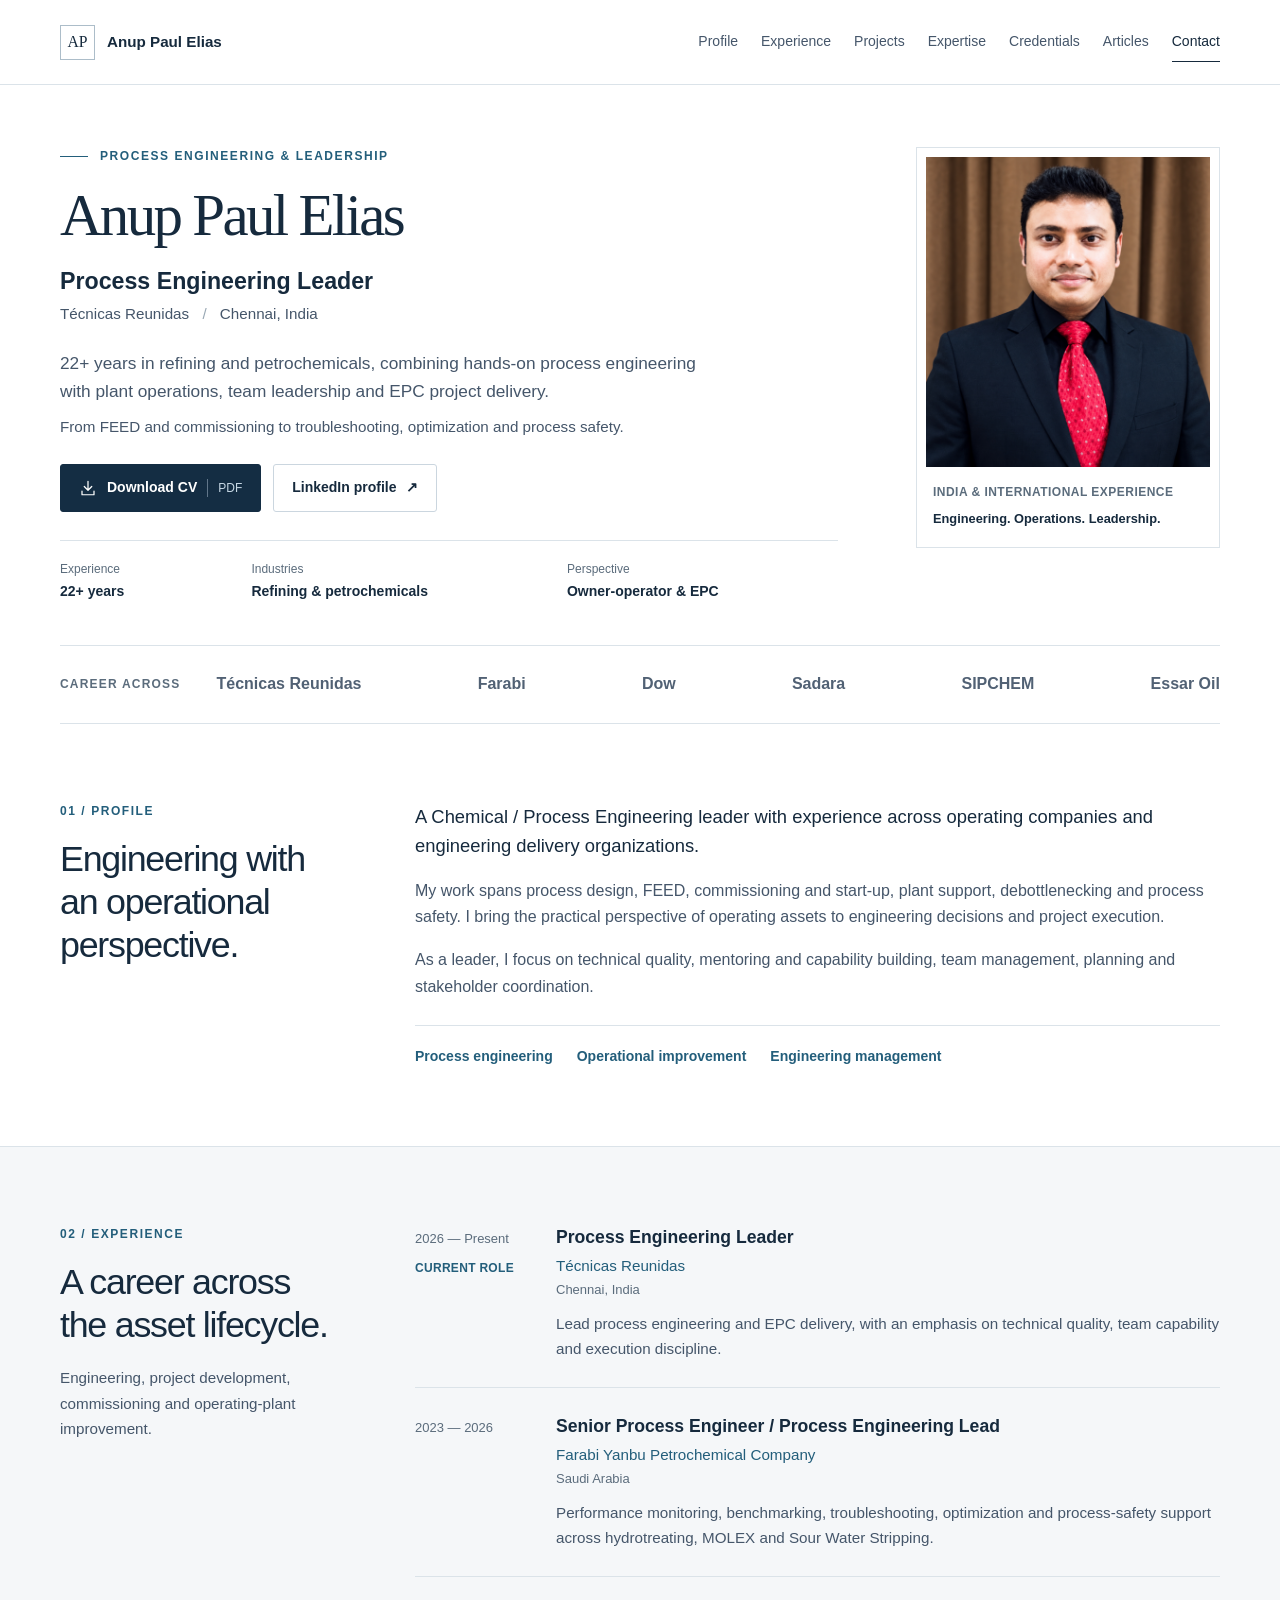
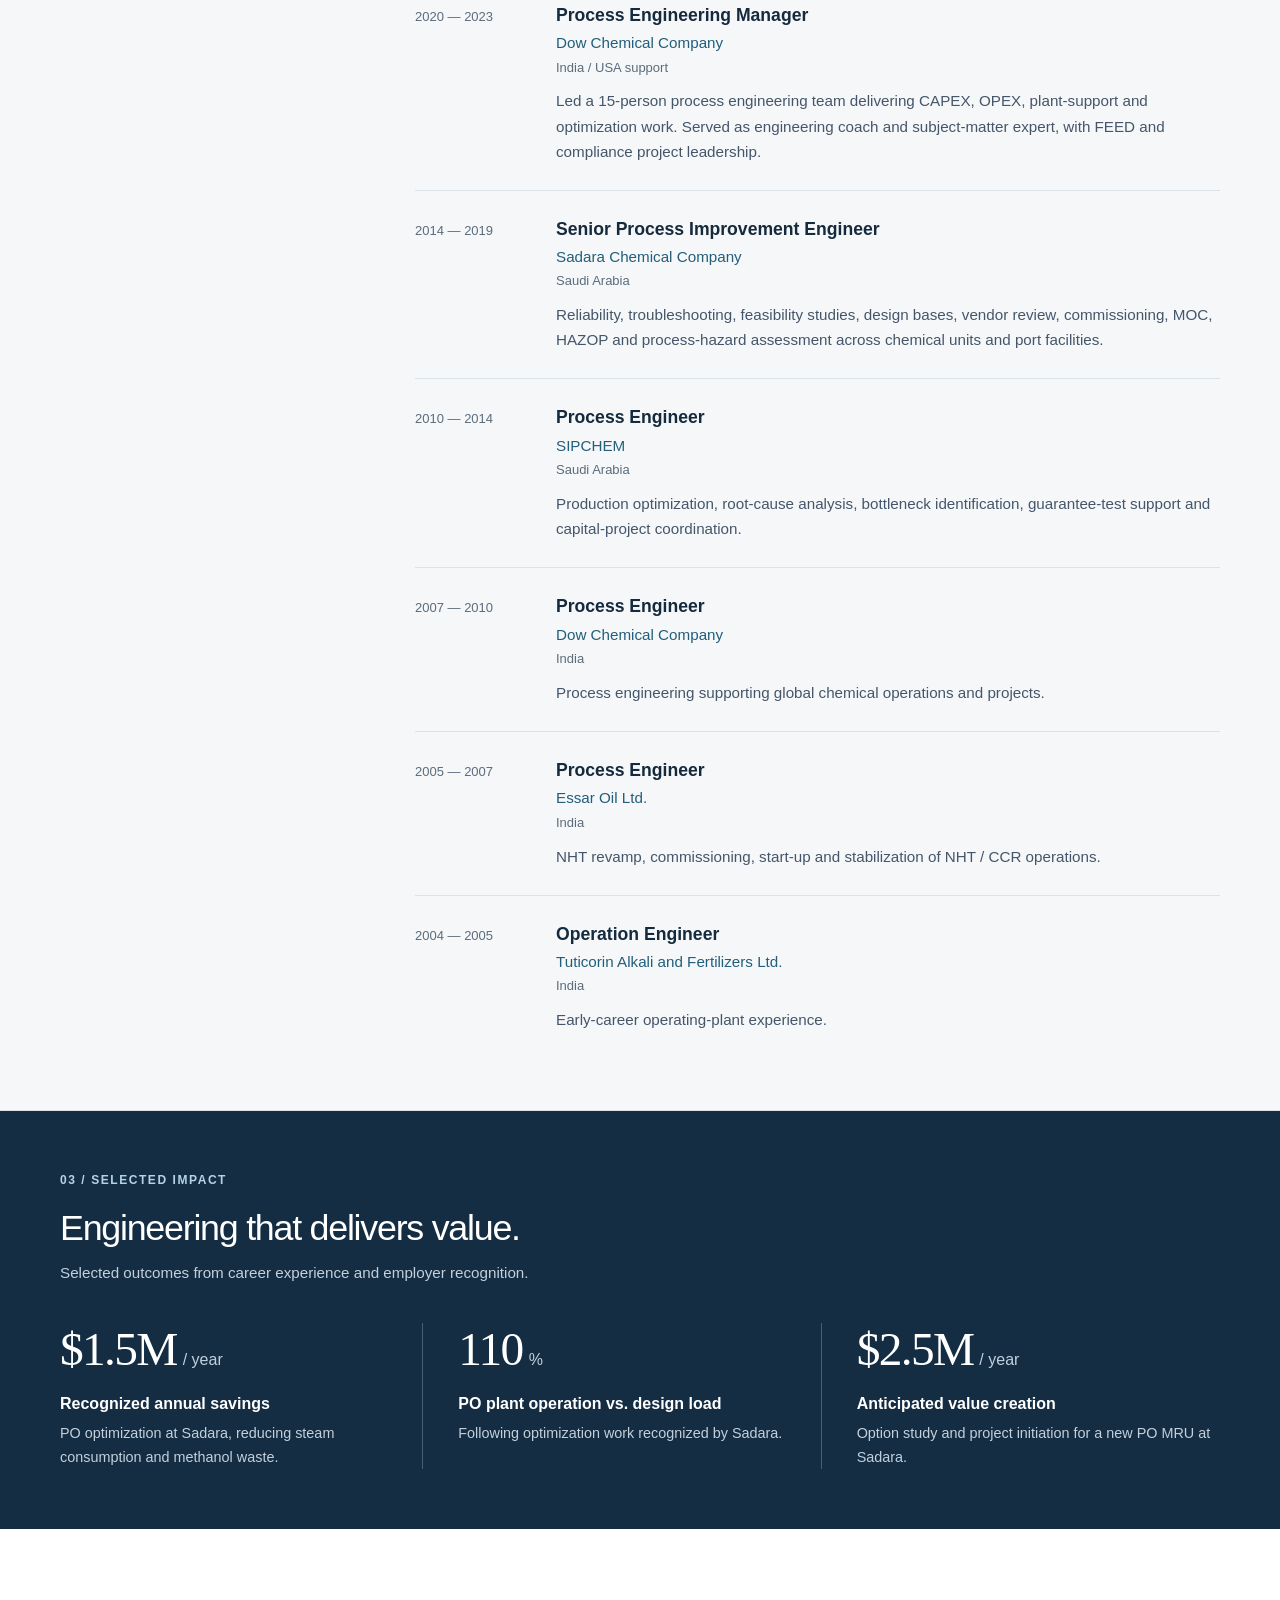
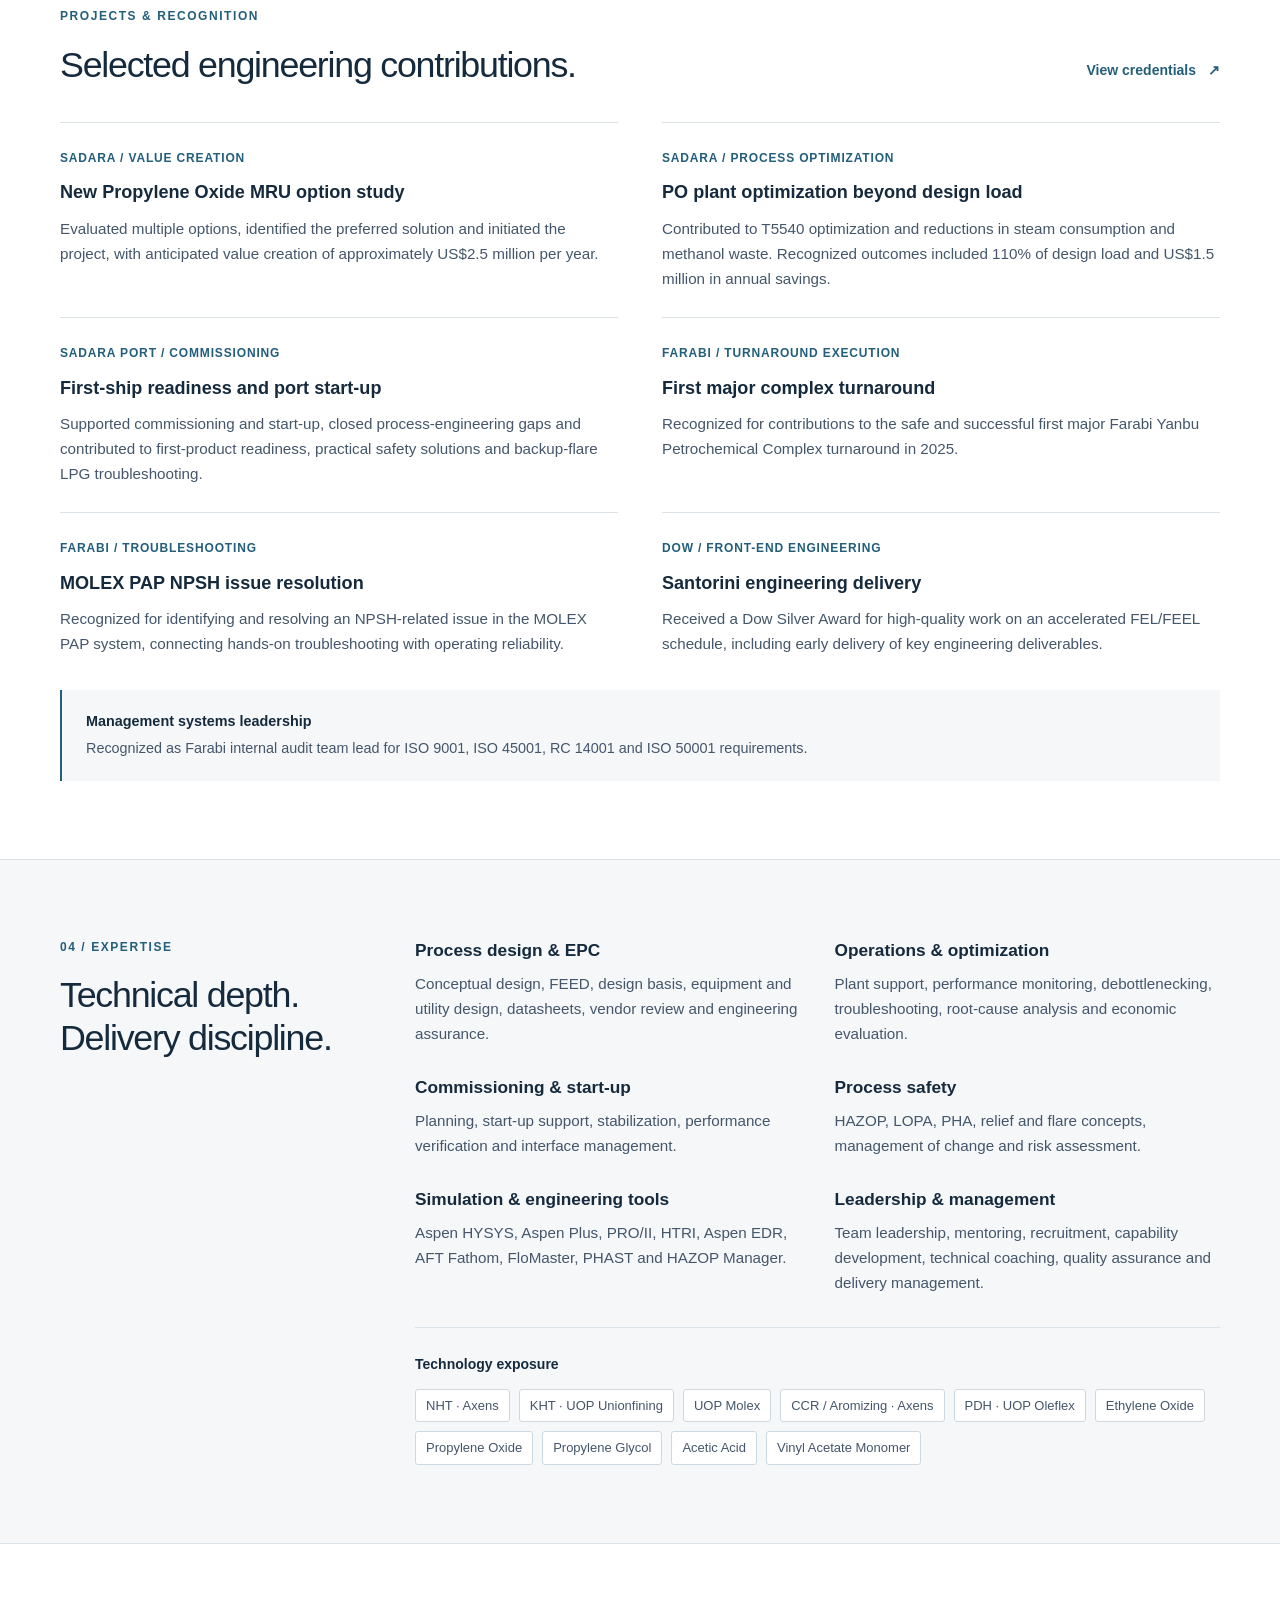
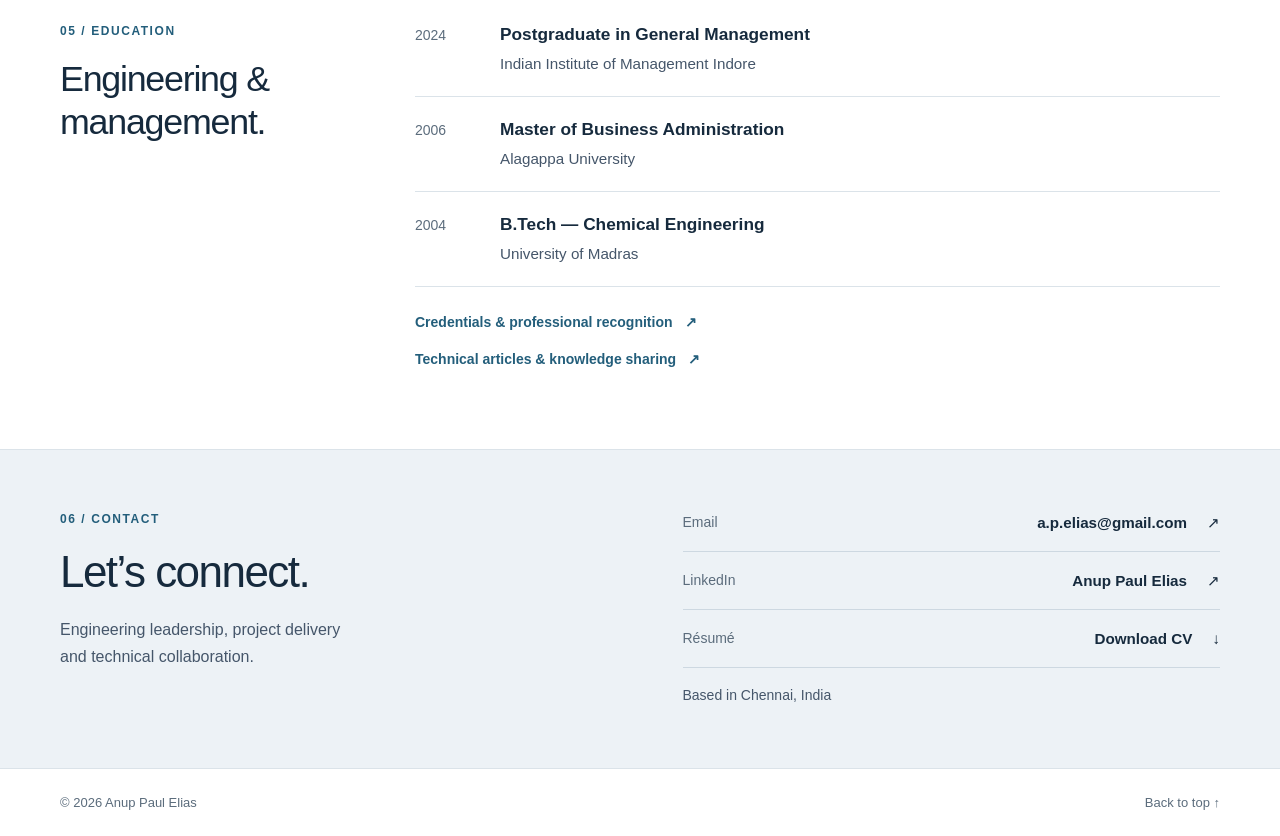
==== commit 98005f5d: "Redesign homepage as an executive CV with a full uncropped portrait Add a clean responsive CV layout" ====
--- a/index.html
+++ b/index.html
@@ -1,51 +1,158 @@
 <!doctype html>
 <html lang="en">
 <head>
-<meta charset="utf-8"><meta name="viewport" content="width=device-width,initial-scale=1,viewport-fit=cover">
-<meta name="theme-color" content="#071b2d">
-<meta name="description" content="Anup Paul Elias — Process Engineering Leader with 22+ years across refining, petrochemicals, EPC, FEED, operations, commissioning, optimization, process safety, leadership and management.">
-<meta property="og:title" content="Anup Paul Elias | Process Engineering Leader"><meta property="og:type" content="profile"><meta property="og:url" content="https://anuppaul007.github.io/"><meta property="og:image" content="https://anuppaul007.github.io/assets/anup-paul-elias.jpg"><meta property="og:description" content="Process engineering leadership, measurable career impact, project delivery, technical credentials and knowledge sharing.">
-<link rel="canonical" href="https://anuppaul007.github.io/"><link rel="stylesheet" href="assets/site.css"><title>Anup Paul Elias | Process Engineering Leader</title>
-<script type="application/ld+json">{"@context":"https://schema.org","@type":"Person","name":"Anup Paul Elias","jobTitle":"Process Engineering Leader","url":"https://anuppaul007.github.io/","image":"https://anuppaul007.github.io/assets/anup-paul-elias.jpg","worksFor":{"@type":"Organization","name":"Técnicas Reunidas"},"sameAs":["https://www.linkedin.com/in/anup-paul-elias-73b22513/"],"alumniOf":[{"@type":"CollegeOrUniversity","name":"Indian Institute of Management Indore"},{"@type":"CollegeOrUniversity","name":"Alagappa University"},{"@type":"CollegeOrUniversity","name":"University of Madras"}],"knowsAbout":["Process Engineering","Refining","Petrochemicals","EPC","FEED","Leadership","Engineering Management","Commissioning","Process Safety","Aspen HYSYS","Aspen Plus","HTRI","PHAST"]}</script>
-</head><body>
-<header class="site-header"><div class="container nav-wrap"><a class="brand" href="#top">Anup Paul Elias</a><button class="menu" aria-label="Open menu" aria-expanded="false">☰</button><nav class="main-nav" aria-label="Primary navigation"><a href="#about">About</a><a href="#impact">Impact</a><a href="#portfolio">Projects</a><a href="#experience">Experience</a><a href="#expertise">Expertise</a><a href="credentials.html">Credentials</a><a href="articles.html">Articles</a><a href="#contact">Contact</a></nav></div></header>
-<main id="top">
-<section class="hero"><div class="container hero-grid"><div class="hero-copy"><div class="eyebrow">PROCESS ENGINEERING • LEADERSHIP • MANAGEMENT • DELIVERY</div><h1>Anup Paul Elias</h1><p class="hero-title">Process Engineering Leader</p><p class="hero-lead">22+ years connecting deep process engineering expertise with owner-operator judgement, engineering management and EPC delivery across refining, petrochemicals, FEED, plant support, commissioning, optimization and process safety.</p><div class="quick-scan"><span>Refining</span><span>Petrochemicals</span><span>EPC / FEED</span><span>Operations</span><span>Commissioning</span><span>Process Safety</span><span>Leadership</span></div><div class="actions"><a class="btn btn-primary" href="#portfolio">View Engineering Impact</a><a class="btn btn-secondary" href="assets/anup-paul-elias-cv.pdf" target="_blank" rel="noopener">Download CV</a></div><p class="hero-foot">Chennai, India • International operating-company and project experience</p></div><aside class="portrait-card"><img src="assets/anup-paul-elias.jpg" alt="Anup Paul Elias" width="1200" height="1311"><div class="portrait-copy"><strong>Engineering leadership across the full asset lifecycle</strong><span>Concept • FEED • Engineering • Commissioning • Operations • Optimization</span></div></aside></div></section>
-<section id="about" class="section"><div class="container split-intro"><div><div class="kicker">EXECUTIVE PROFILE</div><h2>Technical depth, operational perspective, delivery leadership and management</h2></div><div class="lead-copy"><p>Chemical / Process Engineering leader with experience across owner-operator and engineering-delivery organizations. Career scope includes process design, FEED, run-plant support, commissioning and start-up, debottlenecking, troubleshooting, performance improvement, process safety, engineering leadership and management.</p><p>Leadership scope includes team management, mentoring and capability building, technical quality assurance, recruitment, project planning, stakeholder coordination and delivery discipline — combined with hands-on process engineering across hydrotreating, reforming, PDH, EO/PO/PG, acetic acid, VAM, n-paraffins, utilities and offsites.</p></div></div></section>
-<section id="impact" class="section soft"><div class="container"><div class="section-head"><div><div class="kicker">SELECTED CAREER IMPACT</div><h2>Recognition backed by engineering outcomes</h2></div><p>Selected achievements drawn from employer recognition and career evidence.</p></div><div class="stats impact-stats">
-<article class="stat"><strong>$2.5M/yr</strong><span>Anticipated value creation from option study and project initiation for a new PO MRU at Sadara.</span></article>
-<article class="stat"><strong>$1.5M/yr</strong><span>Annual savings recognized from PO optimization, including lower steam consumption and methanol waste.</span></article>
-<article class="stat"><strong>110%</strong><span>PO plant operation relative to design load after optimization work recognized by Sadara.</span></article>
-<article class="stat"><strong>2025</strong><span>Recognition for contribution to the safe and successful first major Farabi Yanbu Petrochemical Complex turnaround.</span></article>
-<article class="stat"><strong>ISO Team Lead</strong><span>Recognized for leading Farabi’s internal audit program against ISO 9001, ISO 45001, RC 14001 and ISO 50001 requirements.</span></article>
-<article class="stat"><strong>Silver Award</strong><span>Dow recognition for high-quality, accelerated Santorini FEL/FEEL delivery.</span></article>
-</div></div></section>
-<section id="portfolio" class="section"><div class="container"><div class="section-head"><div><div class="kicker">PROJECTS, LEADERSHIP & OUTCOMES</div><h2>Selected evidence from complex operating and project environments</h2></div><p>Recognition-based examples spanning value creation, optimization, commissioning, turnaround execution and troubleshooting.</p></div><div class="portfolio-grid">
-<article class="project-card featured"><div class="project-num">01</div><div><span class="project-tag">Value Creation • Sadara</span><h3>New Propylene Oxide MRU option study</h3><p>Recognized for evaluating multiple options, identifying the preferred solution and initiating the project.</p><div class="result"><b>Outcome</b><span>Anticipated value creation of approximately US$2.5 million per year.</span></div></div></article>
-<article class="project-card"><div class="project-num">02</div><div><span class="project-tag">Optimization • Sadara</span><h3>PO plant optimization beyond design load</h3><p>Contributed to optimization of T5540 operations and further reduction of steam consumption and methanol waste generation.</p><div class="result"><b>Outcome</b><span>PO plant operation at 110% of design load with recognized annual cost savings of US$1.5 million.</span></div></div></article>
-<article class="project-card"><div class="project-num">03</div><div><span class="project-tag">Commissioning & Start-up • Sadara Port</span><h3>First-ship readiness and port start-up</h3><p>Recognized across multiple awards for commissioning/start-up support, closing process-engineering gaps, first-product readiness and practical operational/safety solutions.</p><div class="result"><b>Evidence</b><span>First ship preparation, port start-up and backup-flare LPG system troubleshooting.</span></div></div></article>
-<article class="project-card"><div class="project-num">04</div><div><span class="project-tag">Turnaround Leadership • Farabi</span><h3>First major Farabi complex turnaround</h3><p>Recognized by Farabi leadership for contribution, sustained effort and performance during the complex’s first major turnaround.</p><div class="result"><b>Outcome</b><span>Safe and successful turnaround execution in 2025.</span></div></div></article>
-<article class="project-card"><div class="project-num">05</div><div><span class="project-tag">Troubleshooting • Farabi</span><h3>MOLEX PAP NPSH issue resolution</h3><p>Recognition for identifying and resolving an NPSH-related issue in the MOLEX PAP system.</p><div class="result"><b>Strength</b><span>Hands-on troubleshooting connected to operating reliability.</span></div></div></article>
-<article class="project-card"><div class="project-num">06</div><div><span class="project-tag">FEL / FEED Delivery • Dow</span><h3>Santorini front-end engineering delivery</h3><p>Received a Dow Silver Award for high-quality work delivered on an accelerated schedule, including early delivery of key engineering deliverables.</p><div class="result"><b>Recognition</b><span>Quality + schedule responsiveness under demanding project conditions.</span></div></div></article>
-</div></div></section>
-<section id="experience" class="section dark-band"><div class="container"><div class="section-head light"><div><div class="kicker">CAREER JOURNEY</div><h2>Operating assets, mega-projects and EPC delivery</h2></div><p>Experience spanning design, project development, commissioning, operations support, optimization and engineering management.</p></div><div class="timeline">
-<div class="item"><div class="date">2026 — Present</div><div><h3>Técnicas Reunidas • Chennai</h3><div class="role">Process Engineering Leader</div><p>Process engineering leadership and EPC delivery, with emphasis on technical quality, team capability and execution discipline.</p></div></div>
-<div class="item"><div class="date">2023 — 2026</div><div><h3>Farabi Yanbu Petrochemical Company • Saudi Arabia</h3><div class="role">Senior Process Engineer / Process Engineering Lead</div><p>Performance monitoring, benchmarking, troubleshooting, optimization and process-safety support across hydrotreating, MOLEX and Sour Water Stripping.</p></div></div>
-<div class="item"><div class="date">2020 — 2023</div><div><h3>Dow Chemical Company • India / USA support</h3><div class="role">Process Engineering Manager</div><p>Led a 15-person process engineering team delivering CAPEX, OPEX, plant-support and optimization work; engineering coach / SME; FEED and compliance project leadership.</p></div></div>
-<div class="item"><div class="date">2014 — 2019</div><div><h3>Sadara Chemical Company • Saudi Arabia</h3><div class="role">Senior Process Improvement Engineer</div><p>Reliability, troubleshooting, feasibility, design bases, vendor review, commissioning, MOC, HAZOP and process-hazard assessment across chemical units and port facilities.</p></div></div>
-<div class="item"><div class="date">2010 — 2014</div><div><h3>SIPCHEM • Saudi Arabia</h3><div class="role">Process Engineer</div><p>Production optimization, troubleshooting, root-cause analysis, bottleneck identification, guarantee-test support and capital-project coordination.</p></div></div>
-<div class="item"><div class="date">2007 — 2010</div><div><h3>Dow Chemical Company • India</h3><div class="role">Process Engineer</div><p>Process engineering supporting global chemical operations and projects.</p></div></div>
-<div class="item"><div class="date">2005 — 2007</div><div><h3>Essar Oil Ltd. • India</h3><div class="role">Process Engineer</div><p>NHT revamp, commissioning, start-up and stabilization of NHT / CCR operations.</p></div></div>
-<div class="item"><div class="date">2004 — 2005</div><div><h3>Tuticorin Alkali and Fertilizers Ltd. • India</h3><div class="role">Operation Engineer</div><p>Early-career operating-plant experience.</p></div></div>
-</div></div></section>
-<section id="expertise" class="section soft"><div class="container"><div class="section-head"><div><div class="kicker">TECHNICAL, LEADERSHIP & MANAGEMENT MATRIX</div><h2>What I bring to an engineering organization</h2></div></div><div class="capability-grid">
-<article class="capability"><span>01</span><h3>Process Design & EPC</h3><p>Conceptual design, FEED, design basis, equipment and utility design, datasheets, vendor review and engineering assurance.</p></article>
-<article class="capability"><span>02</span><h3>Operations & Optimization</h3><p>Run-plant support, performance monitoring, debottlenecking, troubleshooting, RCA and economic evaluation.</p></article>
-<article class="capability"><span>03</span><h3>Commissioning & Start-up</h3><p>Commissioning planning, start-up support, stabilization, performance verification and interface management.</p></article>
-<article class="capability"><span>04</span><h3>Process Safety</h3><p>HAZOP, LOPA, PHA, relief/flare concepts, MOC and risk assessment.</p></article>
-<article class="capability"><span>05</span><h3>Simulation & Engineering Tools</h3><p>Aspen HYSYS, Aspen Plus, PRO/II, HTRI, Aspen EDR, AFT Fathom, FloMaster, PHAST and HAZOP Manager.</p></article>
-<article class="capability"><span>06</span><h3>Leadership & Management</h3><p>Team leadership, mentoring, recruitment, capability development, technical coaching, quality assurance, planning and delivery management.</p></article>
-</div><div class="tech-strip"><b>Technology exposure</b><span>NHT (Axens)</span><span>KHT (UOP Unionfining)</span><span>UOP Molex</span><span>CCR / Aromizing (Axens)</span><span>PDH (UOP Oleflex)</span><span>Ethylene Oxide</span><span>Propylene Oxide</span><span>Propylene Glycol</span><span>Acetic Acid</span><span>Vinyl Acetate Monomer</span></div></div></section>
-<section class="section library-band"><div class="container library-grid"><article><div class="kicker">CREDENTIAL LIBRARY</div><h2>Education, software training & professional evidence</h2><p>View academic credentials, process-safety training, simulation/software certificates, technical courses and employer recognition.</p><a class="text-link" href="credentials.html">Open credentials →</a></article><article><div class="kicker">TECHNICAL KNOWLEDGE</div><h2>Articles & conference contributions</h2><p>A dedicated area for process-engineering articles, technical notes, conference contributions and future publications.</p><a class="text-link" href="articles.html">Open technical articles →</a></article></div></section>
-<section id="contact" class="section"><div class="container contact-grid"><div><div class="kicker">CONTACT</div><h2>Engineering leadership, project and technical collaboration</h2><p class="lead-copy">For professional contact, use LinkedIn or the email link below.</p></div><div class="contact-card"><a id="email-link" href="#"><span>Email</span><strong>Send professional email ↗</strong></a><a href="https://www.linkedin.com/in/anup-paul-elias-73b22513/" target="_blank" rel="noopener"><span>LinkedIn</span><strong>View profile ↗</strong></a><div><span>Base</span><strong>Chennai, India</strong></div><a href="assets/anup-paul-elias-cv.pdf" target="_blank" rel="noopener"><span>CV</span><strong>Download attached CV ↗</strong></a></div></div></section>
-</main><footer><div class="container footer"><span>© <span id="year"></span> Anup Paul Elias</span><span>Process Engineering • Leadership • Management</span></div></footer><script src="assets/site.js"></script></body></html>+  <meta charset="utf-8">
+  <meta name="viewport" content="width=device-width, initial-scale=1">
+  <meta name="theme-color" content="#ffffff">
+  <title>Anup Paul Elias | Process Engineering Leader</title>
+  <meta name="description" content="Anup Paul Elias — Process Engineering Leader at Técnicas Reunidas. 22+ years in refining, petrochemicals, EPC, FEED, operations and process safety.">
+  <meta property="og:title" content="Anup Paul Elias | Process Engineering Leader">
+  <meta property="og:type" content="profile">
+  <meta property="og:url" content="https://anuppaul007.github.io/">
+  <meta property="og:image" content="https://anuppaul007.github.io/assets/anup-paul-elias.jpg">
+  <meta property="og:description" content="22+ years of process engineering, operational improvement and engineering leadership across refining and petrochemicals.">
+  <link rel="canonical" href="https://anuppaul007.github.io/">
+  <link rel="stylesheet" href="assets/cv.css?v=20260917">
+  <script type="application/ld+json">{"@context":"https://schema.org","@type":"Person","name":"Anup Paul Elias","jobTitle":"Process Engineering Leader","url":"https://anuppaul007.github.io/","image":"https://anuppaul007.github.io/assets/anup-paul-elias.jpg","worksFor":{"@type":"Organization","name":"Técnicas Reunidas"},"sameAs":["https://www.linkedin.com/in/anup-paul-elias-73b22513/"],"alumniOf":[{"@type":"CollegeOrUniversity","name":"Indian Institute of Management Indore"},{"@type":"CollegeOrUniversity","name":"Alagappa University"},{"@type":"CollegeOrUniversity","name":"University of Madras"}],"knowsAbout":["Process Engineering","Refining","Petrochemicals","EPC","FEED","Leadership","Engineering Management","Commissioning","Process Safety","Aspen HYSYS","Aspen Plus","HTRI","PHAST"]}</script>
+</head>
+<body>
+  <a class="skip-link" href="#main">Skip to content</a>
+  <header class="site-header">
+    <div class="container nav-wrap">
+      <a class="brand" href="#top" aria-label="Anup Paul Elias, home"><span class="brand-mark" aria-hidden="true">AP</span><span>Anup Paul Elias</span></a>
+      <button class="menu" type="button" aria-label="Open menu" aria-expanded="false" aria-controls="primary-nav"><span>Menu</span><svg viewBox="0 0 24 24" width="20" height="20" aria-hidden="true"><path d="M4 6h16M4 12h16M4 18h16"/></svg></button>
+      <nav id="primary-nav" class="main-nav" aria-label="Primary navigation">
+        <a href="#about">Profile</a><a href="#experience">Experience</a><a href="#portfolio">Projects</a><a href="#expertise">Expertise</a><a href="credentials.html">Credentials</a><a href="articles.html">Articles</a><a class="nav-contact" href="#contact">Contact</a>
+      </nav>
+    </div>
+  </header>
+
+  <main id="main">
+    <section id="top" class="hero" aria-labelledby="profile-name">
+      <div class="container hero-grid">
+        <div class="hero-identity">
+          <p class="eyebrow">PROCESS ENGINEERING &amp; LEADERSHIP</p>
+          <h1 id="profile-name">Anup Paul Elias</h1>
+          <p class="hero-role">Process Engineering Leader</p>
+          <p class="hero-current">Técnicas Reunidas <span aria-hidden="true">/</span> Chennai, India</p>
+        </div>
+        <figure class="portrait">
+          <img src="assets/anup-paul-elias.jpg" alt="Portrait of Anup Paul Elias" width="1200" height="1311" fetchpriority="high" decoding="async">
+          <figcaption><span>INDIA &amp; INTERNATIONAL EXPERIENCE</span><strong>Engineering. Operations. Leadership.</strong></figcaption>
+        </figure>
+        <div class="hero-summary">
+          <p class="hero-lead">22+ years in refining and petrochemicals, combining hands-on process engineering with plant operations, team leadership and EPC project delivery.</p>
+          <p class="hero-focus">From FEED and commissioning to troubleshooting, optimization and process safety.</p>
+          <div class="actions">
+            <a class="button button-primary" href="assets/anup-paul-elias-cv.pdf" download="Anup-Paul-Elias-CV.pdf"><svg viewBox="0 0 24 24" width="18" height="18" aria-hidden="true"><path d="M12 3v12m-5-5 5 5 5-5M4 16v5h16v-5"/></svg>Download CV <span class="button-note">PDF</span></a>
+            <a class="button button-secondary" href="https://www.linkedin.com/in/anup-paul-elias-73b22513/" target="_blank" rel="noopener">LinkedIn profile <span aria-hidden="true">↗</span></a>
+          </div>
+          <dl class="profile-facts">
+            <div><dt>Experience</dt><dd>22+ years</dd></div>
+            <div><dt>Industries</dt><dd>Refining &amp; petrochemicals</dd></div>
+            <div><dt>Perspective</dt><dd>Owner-operator &amp; EPC</dd></div>
+          </dl>
+        </div>
+      </div>
+      <div class="container career-strip" aria-label="Selected employers">
+        <span class="strip-label">CAREER ACROSS</span>
+        <ul><li>Técnicas Reunidas</li><li>Farabi</li><li>Dow</li><li>Sadara</li><li>SIPCHEM</li><li>Essar Oil</li></ul>
+      </div>
+    </section>
+
+    <section id="about" class="cv-section" aria-labelledby="about-title">
+      <div class="container section-grid">
+        <div class="section-label"><span class="section-number">01 / PROFILE</span><h2 id="about-title">Engineering with an operational perspective.</h2></div>
+        <div class="profile-body">
+          <p class="section-intro">A Chemical / Process Engineering leader with experience across operating companies and engineering delivery organizations.</p>
+          <p>My work spans process design, FEED, commissioning and start-up, plant support, debottlenecking and process safety. I bring the practical perspective of operating assets to engineering decisions and project execution.</p>
+          <p>As a leader, I focus on technical quality, mentoring and capability building, team management, planning and stakeholder coordination.</p>
+          <div class="profile-specialties"><span>Process engineering</span><span>Operational improvement</span><span>Engineering management</span></div>
+        </div>
+      </div>
+    </section>
+
+    <section id="experience" class="cv-section section-tinted" aria-labelledby="experience-title">
+      <div class="container section-grid">
+        <div class="section-label"><span class="section-number">02 / EXPERIENCE</span><h2 id="experience-title">A career across the asset lifecycle.</h2><p>Engineering, project development, commissioning and operating-plant improvement.</p></div>
+        <div class="experience-list">
+          <article class="experience-item current"><div class="experience-date">2026 — Present<span class="current-label">CURRENT ROLE</span></div><div><h3>Process Engineering Leader</h3><p class="employer">Técnicas Reunidas <span>Chennai, India</span></p><p>Lead process engineering and EPC delivery, with an emphasis on technical quality, team capability and execution discipline.</p></div></article>
+          <article class="experience-item"><div class="experience-date">2023 — 2026</div><div><h3>Senior Process Engineer / Process Engineering Lead</h3><p class="employer">Farabi Yanbu Petrochemical Company <span>Saudi Arabia</span></p><p>Performance monitoring, benchmarking, troubleshooting, optimization and process-safety support across hydrotreating, MOLEX and Sour Water Stripping.</p></div></article>
+          <article class="experience-item"><div class="experience-date">2020 — 2023</div><div><h3>Process Engineering Manager</h3><p class="employer">Dow Chemical Company <span>India / USA support</span></p><p>Led a 15-person process engineering team delivering CAPEX, OPEX, plant-support and optimization work. Served as engineering coach and subject-matter expert, with FEED and compliance project leadership.</p></div></article>
+          <article class="experience-item"><div class="experience-date">2014 — 2019</div><div><h3>Senior Process Improvement Engineer</h3><p class="employer">Sadara Chemical Company <span>Saudi Arabia</span></p><p>Reliability, troubleshooting, feasibility studies, design bases, vendor review, commissioning, MOC, HAZOP and process-hazard assessment across chemical units and port facilities.</p></div></article>
+          <article class="experience-item"><div class="experience-date">2010 — 2014</div><div><h3>Process Engineer</h3><p class="employer">SIPCHEM <span>Saudi Arabia</span></p><p>Production optimization, root-cause analysis, bottleneck identification, guarantee-test support and capital-project coordination.</p></div></article>
+          <article class="experience-item"><div class="experience-date">2007 — 2010</div><div><h3>Process Engineer</h3><p class="employer">Dow Chemical Company <span>India</span></p><p>Process engineering supporting global chemical operations and projects.</p></div></article>
+          <article class="experience-item"><div class="experience-date">2005 — 2007</div><div><h3>Process Engineer</h3><p class="employer">Essar Oil Ltd. <span>India</span></p><p>NHT revamp, commissioning, start-up and stabilization of NHT / CCR operations.</p></div></article>
+          <article class="experience-item"><div class="experience-date">2004 — 2005</div><div><h3>Operation Engineer</h3><p class="employer">Tuticorin Alkali and Fertilizers Ltd. <span>India</span></p><p>Early-career operating-plant experience.</p></div></article>
+        </div>
+      </div>
+    </section>
+
+    <section id="impact" class="impact-band" aria-labelledby="impact-title">
+      <div class="container">
+        <div class="impact-heading"><span class="section-number">03 / SELECTED IMPACT</span><h2 id="impact-title">Engineering that delivers value.</h2><p>Selected outcomes from career experience and employer recognition.</p></div>
+        <div class="impact-grid">
+          <article><p class="impact-value">$1.5M<span>/ year</span></p><h3>Recognized annual savings</h3><p>PO optimization at Sadara, reducing steam consumption and methanol waste.</p></article>
+          <article><p class="impact-value">110<span>%</span></p><h3>PO plant operation vs. design load</h3><p>Following optimization work recognized by Sadara.</p></article>
+          <article><p class="impact-value">$2.5M<span>/ year</span></p><h3>Anticipated value creation</h3><p>Option study and project initiation for a new PO MRU at Sadara.</p></article>
+        </div>
+      </div>
+    </section>
+
+    <section id="portfolio" class="cv-section" aria-labelledby="projects-title">
+      <div class="container">
+        <div class="section-heading"><div><span class="section-number">PROJECTS &amp; RECOGNITION</span><h2 id="projects-title">Selected engineering contributions.</h2></div><a class="text-link" href="credentials.html">View credentials <span aria-hidden="true">↗</span></a></div>
+        <div class="project-grid">
+          <article class="project"><p class="project-meta">SADARA / VALUE CREATION</p><h3>New Propylene Oxide MRU option study</h3><p>Evaluated multiple options, identified the preferred solution and initiated the project, with anticipated value creation of approximately US$2.5 million per year.</p></article>
+          <article class="project"><p class="project-meta">SADARA / PROCESS OPTIMIZATION</p><h3>PO plant optimization beyond design load</h3><p>Contributed to T5540 optimization and reductions in steam consumption and methanol waste. Recognized outcomes included 110% of design load and US$1.5 million in annual savings.</p></article>
+          <article class="project"><p class="project-meta">SADARA PORT / COMMISSIONING</p><h3>First-ship readiness and port start-up</h3><p>Supported commissioning and start-up, closed process-engineering gaps and contributed to first-product readiness, practical safety solutions and backup-flare LPG troubleshooting.</p></article>
+          <article class="project"><p class="project-meta">FARABI / TURNAROUND EXECUTION</p><h3>First major complex turnaround</h3><p>Recognized for contributions to the safe and successful first major Farabi Yanbu Petrochemical Complex turnaround in 2025.</p></article>
+          <article class="project"><p class="project-meta">FARABI / TROUBLESHOOTING</p><h3>MOLEX PAP NPSH issue resolution</h3><p>Recognized for identifying and resolving an NPSH-related issue in the MOLEX PAP system, connecting hands-on troubleshooting with operating reliability.</p></article>
+          <article class="project"><p class="project-meta">DOW / FRONT-END ENGINEERING</p><h3>Santorini engineering delivery</h3><p>Received a Dow Silver Award for high-quality work on an accelerated FEL/FEEL schedule, including early delivery of key engineering deliverables.</p></article>
+        </div>
+        <p class="recognition-note"><strong>Management systems leadership</strong> Recognized as Farabi internal audit team lead for ISO 9001, ISO 45001, RC 14001 and ISO 50001 requirements.</p>
+      </div>
+    </section>
+
+    <section id="expertise" class="cv-section section-tinted" aria-labelledby="expertise-title">
+      <div class="container section-grid">
+        <div class="section-label"><span class="section-number">04 / EXPERTISE</span><h2 id="expertise-title">Technical depth.<br>Delivery discipline.</h2></div>
+        <div>
+          <div class="expertise-grid">
+            <article><h3>Process design &amp; EPC</h3><p>Conceptual design, FEED, design basis, equipment and utility design, datasheets, vendor review and engineering assurance.</p></article>
+            <article><h3>Operations &amp; optimization</h3><p>Plant support, performance monitoring, debottlenecking, troubleshooting, root-cause analysis and economic evaluation.</p></article>
+            <article><h3>Commissioning &amp; start-up</h3><p>Planning, start-up support, stabilization, performance verification and interface management.</p></article>
+            <article><h3>Process safety</h3><p>HAZOP, LOPA, PHA, relief and flare concepts, management of change and risk assessment.</p></article>
+            <article><h3>Simulation &amp; engineering tools</h3><p>Aspen HYSYS, Aspen Plus, PRO/II, HTRI, Aspen EDR, AFT Fathom, FloMaster, PHAST and HAZOP Manager.</p></article>
+            <article><h3>Leadership &amp; management</h3><p>Team leadership, mentoring, recruitment, capability development, technical coaching, quality assurance and delivery management.</p></article>
+          </div>
+          <div class="technology"><h3>Technology exposure</h3><ul><li>NHT · Axens</li><li>KHT · UOP Unionfining</li><li>UOP Molex</li><li>CCR / Aromizing · Axens</li><li>PDH · UOP Oleflex</li><li>Ethylene Oxide</li><li>Propylene Oxide</li><li>Propylene Glycol</li><li>Acetic Acid</li><li>Vinyl Acetate Monomer</li></ul></div>
+        </div>
+      </div>
+    </section>
+
+    <section class="cv-section" aria-labelledby="education-title">
+      <div class="container section-grid">
+        <div class="section-label"><span class="section-number">05 / EDUCATION</span><h2 id="education-title">Engineering &amp; management.</h2></div>
+        <div>
+          <div class="education-list">
+            <article><span class="education-year">2024</span><div><h3>Postgraduate in General Management</h3><p>Indian Institute of Management Indore</p></div></article>
+            <article><span class="education-year">2006</span><div><h3>Master of Business Administration</h3><p>Alagappa University</p></div></article>
+            <article><span class="education-year">2004</span><div><h3>B.Tech — Chemical Engineering</h3><p>University of Madras</p></div></article>
+          </div>
+          <div class="resource-links"><a class="text-link" href="credentials.html">Credentials &amp; professional recognition <span aria-hidden="true">↗</span></a><a class="text-link" href="articles.html">Technical articles &amp; knowledge sharing <span aria-hidden="true">↗</span></a></div>
+        </div>
+      </div>
+    </section>
+
+    <section id="contact" class="contact-section" aria-labelledby="contact-title">
+      <div class="container contact-grid">
+        <div><span class="section-number">06 / CONTACT</span><h2 id="contact-title">Let’s connect.</h2><p>Engineering leadership, project delivery<br>and technical collaboration.</p></div>
+        <div class="contact-links"><a id="email-link" href="mailto:a.p.elias@gmail.com"><span>Email</span><strong>a.p.elias@gmail.com <span aria-hidden="true">↗</span></strong></a><a href="https://www.linkedin.com/in/anup-paul-elias-73b22513/" target="_blank" rel="noopener"><span>LinkedIn</span><strong>Anup Paul Elias <span aria-hidden="true">↗</span></strong></a><a href="assets/anup-paul-elias-cv.pdf" download="Anup-Paul-Elias-CV.pdf"><span>Résumé</span><strong>Download CV <span aria-hidden="true">↓</span></strong></a><p>Based in Chennai, India</p></div>
+      </div>
+    </section>
+  </main>
+  <footer class="site-footer"><div class="container"><span>© <span id="year">2026</span> Anup Paul Elias</span><a href="#top">Back to top <span aria-hidden="true">↑</span></a></div></footer>
+  <script src="assets/site.js?v=20260917" defer></script>
+</body>
+</html>
--- a/assets/cv.css
+++ b/assets/cv.css
@@ -0,0 +1,133 @@
+/* Professional CV homepage. Keep the portrait's natural proportions at every size. */
+:root{color-scheme:light;--ink:#162a3d;--text:#45566a;--muted:#5b6c7c;--accent:#235e7b;--line:#dbe3e9;--soft:#f5f7f9;--navy:#142d43}
+*{box-sizing:border-box}
+html{scroll-behavior:smooth;scroll-padding-top:100px}
+body{margin:0;color:var(--ink);background:#fff;font-family:-apple-system,BlinkMacSystemFont,"Segoe UI",Arial,sans-serif;font-size:1rem;line-height:1.65;-webkit-font-smoothing:antialiased}
+a{color:inherit;text-underline-offset:4px}button{font:inherit}
+svg{fill:none;stroke:currentColor;stroke-width:1.65;stroke-linecap:round;stroke-linejoin:round;flex-shrink:0}
+img{max-width:100%}h1,h2,h3,p,figure{margin:0}h1,h2,h3{text-wrap:balance}
+h2{font-size:clamp(1.9rem,2.8vw,2.4rem);font-weight:500;line-height:1.2;letter-spacing:-.035em}
+h3{font-size:1.08rem;line-height:1.45;font-weight:650}p{color:var(--text)}
+:focus-visible{outline:3px solid #327da4;outline-offset:5px}
+.container{width:min(1160px,calc(100% - 96px));margin-inline:auto}
+.skip-link{position:fixed;top:-100px;left:20px;z-index:100;padding:12px 20px;background:var(--navy);color:#fff}.skip-link:focus{top:8px}
+.site-header{position:sticky;top:0;z-index:20;background:#fff;border-bottom:1px solid var(--line)}
+.nav-wrap{min-height:84px;display:flex;justify-content:space-between;align-items:center;gap:24px}
+.brand{display:inline-flex;align-items:center;gap:12px;text-decoration:none;font-size:.95rem;font-weight:650;white-space:nowrap}
+.brand-mark{width:35px;height:35px;display:grid;place-items:center;border:1px solid #acbdc9;font-family:Georgia,"Times New Roman",serif;font-size:.98rem;font-weight:400}
+.main-nav{display:flex;align-items:center;gap:23px}
+.main-nav a{font-size:.875rem;text-decoration:none;color:var(--text);padding-block:8px}.main-nav a:hover{color:var(--accent);text-decoration:underline}.main-nav .nav-contact{color:var(--ink);border-bottom:1px solid var(--ink)}
+.menu{display:none;align-items:center;gap:8px;padding:10px;border:1px solid var(--line);background:#fff;color:var(--ink);cursor:pointer;font-size:.875rem}
+.hero{padding-top:62px}
+.hero-grid{display:grid;grid-template-columns:minmax(0,1fr) 304px;grid-template-rows:auto 1fr;column-gap:78px}
+.hero-identity{grid-area:1/1}
+.eyebrow,.section-number{display:block;color:var(--accent);font-size:.75rem;letter-spacing:.13em;font-weight:650;line-height:1.6}
+.eyebrow{display:flex;align-items:center;gap:12px;margin-bottom:18px}.eyebrow::before{content:"";height:1px;width:28px;flex-shrink:0;background:var(--accent)}
+h1{font-family:Georgia,"Times New Roman",serif;font-size:clamp(2.75rem,4.6vw,4rem);font-weight:400;line-height:1.1;letter-spacing:-.045em}
+.hero-role{margin-top:16px;color:var(--ink);font-size:1.45rem;font-weight:550;line-height:1.4}
+.hero-current{margin-top:4px;font-size:.95rem}.hero-current span{padding-inline:9px;color:#99a8b4}
+.hero-summary{grid-area:2/1;padding-top:22px}
+.hero-lead{max-width:640px;font-size:1.08rem;line-height:1.65}.hero-focus{margin-top:8px;font-size:.95rem}
+.actions{display:flex;flex-wrap:wrap;align-items:center;gap:12px;margin-top:25px}
+.button{min-height:48px;display:inline-flex;align-items:center;justify-content:center;gap:10px;padding:12px 18px;border:1px solid var(--navy);border-radius:3px;text-decoration:none;font-size:.875rem;font-weight:600;line-height:1.5;transition:background-color .15s,color .15s}
+.button-primary{color:#fff;background:var(--navy)}.button-primary:hover{background:#234e6b;border-color:#234e6b}
+.button-note{font-weight:400;font-size:.75rem;color:#c7d8e5;border-left:1px solid #61768a;padding-left:10px}
+.button-secondary{border-color:#cbd6df;background:#fff}.button-secondary:hover{background:var(--soft);border-color:#99acba}
+.profile-facts{display:grid;grid-template-columns:.75fr 1.3fr 1.2fr;gap:22px;margin:28px 0 0;padding-top:19px;border-top:1px solid var(--line)}
+.profile-facts dt{font-size:.75rem;color:var(--muted);margin-bottom:2px}.profile-facts dd{margin:0;font-size:.875rem;font-weight:600;line-height:1.5}
+.portrait{grid-area:1/2/3/3;align-self:start;margin-top:0;padding:9px 9px 0;border:1px solid var(--line);background:#fff}
+/* No fixed height, crop, mask or cover: the entire source image stays visible. */
+.portrait img{display:block;width:100%;height:auto;object-fit:contain;border-radius:0}
+.portrait figcaption{padding:16px 7px 18px}.portrait figcaption span{display:block;color:var(--muted);font-size:.75rem;font-weight:600;letter-spacing:.04em}.portrait figcaption strong{display:block;margin-top:5px;font-size:.8rem;font-weight:550;color:var(--ink)}
+.career-strip{display:flex;align-items:center;gap:36px;padding-block:25px;margin-top:43px;border-top:1px solid var(--line);border-bottom:1px solid var(--line)}
+.strip-label{color:var(--muted);font-size:.75rem;letter-spacing:.1em;font-weight:600;white-space:nowrap}
+.career-strip ul{list-style:none;padding:0;margin:0;display:flex;align-items:center;justify-content:space-between;flex:1;flex-wrap:wrap;gap:15px 24px}
+.career-strip li{font-size:1rem;font-weight:600;color:#516174}
+.cv-section{padding-block:78px}.section-tinted{background:var(--soft);border-block:1px solid var(--line)}
+.section-grid{display:grid;grid-template-columns:285px minmax(0,1fr);gap:70px}
+.section-number{margin-bottom:17px}.section-label h2{margin-bottom:18px}.section-label>p{font-size:.95rem}
+.profile-body>p+p{margin-top:17px}.profile-body .section-intro{color:var(--ink);font-size:1.15rem;line-height:1.6}
+.profile-specialties{display:flex;flex-wrap:wrap;column-gap:24px;row-gap:7px;margin-top:25px;padding-top:19px;border-top:1px solid var(--line);color:var(--accent);font-size:.875rem;font-weight:550}
+.experience-item{display:grid;grid-template-columns:119px minmax(0,1fr);gap:22px;padding-block:26px;border-bottom:1px solid var(--line)}
+.experience-item:first-child{padding-top:0}.experience-item:last-child{padding-bottom:0;border-bottom:0}
+.experience-date{padding-top:3px;color:var(--muted);font-size:.8125rem;font-variant-numeric:tabular-nums}
+.current-label{display:block;margin-top:9px;color:var(--accent);font-size:.75rem;font-weight:650;letter-spacing:.025em}
+.experience-item h3{font-size:1.1rem}
+.employer{color:var(--accent);font-size:.95rem;margin-top:3px;line-height:1.6}.employer span{display:block;color:var(--muted);font-size:.8125rem;margin-top:2px}
+.experience-item .employer+p{margin-top:10px;font-size:.95rem}
+.impact-band{padding-block:60px;background:var(--navy);color:#fff}.impact-band .section-number{color:#b6d3e4}
+.impact-heading h2{margin-bottom:10px}.impact-heading>p{color:#c3d0dc;font-size:.95rem}
+.impact-grid{display:grid;grid-template-columns:repeat(3,minmax(0,1fr));gap:35px;margin-top:37px}.impact-grid article{padding-right:28px;border-right:1px solid #496073}.impact-grid article:last-child{border:0;padding:0}
+.impact-value{color:#fff;font-family:Georgia,"Times New Roman",serif;font-size:clamp(2.5rem,3.7vw,3.25rem);line-height:1.1;letter-spacing:-.035em;margin-bottom:17px}.impact-value span{font-family:-apple-system,BlinkMacSystemFont,"Segoe UI",Arial,sans-serif;font-size:1rem;letter-spacing:0;margin-left:6px;color:#c3d0dc}
+.impact-grid h3{color:#fff;font-size:1rem;margin-bottom:7px}.impact-grid article>p:last-child{color:#c3d0dc;font-size:.9rem}
+.section-heading{display:flex;justify-content:space-between;align-items:end;gap:30px;margin-bottom:35px}
+.text-link{display:inline-flex;align-items:center;gap:12px;color:var(--accent);font-size:.875rem;font-weight:600;text-decoration:none}.text-link:hover{text-decoration:underline}.section-heading>.text-link{white-space:nowrap;padding-bottom:4px}
+.project-grid{display:grid;grid-template-columns:repeat(2,minmax(0,1fr));gap:0 44px}
+.project{border-top:1px solid var(--line);padding-block:26px}.project-meta{color:var(--accent);font-size:.75rem;font-weight:650;letter-spacing:.07em;margin-bottom:11px}.project h3{font-size:1.13rem;margin-bottom:10px}.project>p:last-child{font-size:.95rem}
+.recognition-note{margin-top:8px;padding:20px 24px;border-left:2px solid var(--accent);background:var(--soft);font-size:.9rem}.recognition-note strong{display:block;color:var(--ink);margin-bottom:3px;font-weight:600}
+.expertise-grid{display:grid;grid-template-columns:repeat(2,minmax(0,1fr));gap:29px 34px}.expertise-grid h3{margin-bottom:8px}.expertise-grid p{font-size:.95rem}
+.technology{padding-top:26px;border-top:1px solid var(--line);margin-top:32px}.technology h3{font-size:.875rem;margin-bottom:14px}
+.technology ul{display:flex;flex-wrap:wrap;gap:9px;list-style:none;padding:0;margin:0}.technology li{color:var(--text);border:1px solid #cdd8e1;padding:5px 10px;font-size:.8125rem;border-radius:3px;background:#fff}
+.education-list article{display:grid;grid-template-columns:63px minmax(0,1fr);gap:22px;padding-block:20px;border-bottom:1px solid var(--line)}.education-list article:first-child{padding-top:0}.education-year{color:var(--muted);font-size:.875rem;padding-top:2px}.education-list p{font-size:.95rem;margin-top:4px}
+.resource-links{display:flex;flex-direction:column;align-items:flex-start;gap:14px;margin-top:24px}
+.contact-section{background:#edf2f6;padding-block:60px;border-block:1px solid var(--line)}.contact-grid{display:grid;grid-template-columns:1fr 1fr;gap:85px}.contact-grid h2{font-size:2.75rem;margin-bottom:18px}
+.contact-links a{display:flex;justify-content:space-between;align-items:center;gap:16px;padding-block:16px;border-bottom:1px solid #cdd8e1;text-decoration:none;font-size:.95rem}.contact-links a:first-child{padding-top:0}.contact-links a>span{color:var(--muted);font-size:.875rem}.contact-links strong{display:inline-flex;gap:20px;font-size:.95rem;font-weight:550}.contact-links a:hover strong{color:var(--accent);text-decoration:underline;text-underline-offset:4px}.contact-links p{margin-top:16px;font-size:.875rem}
+.site-footer{padding-block:23px}.site-footer .container{display:flex;justify-content:space-between;gap:20px;color:var(--muted);font-size:.8125rem}.site-footer a{text-decoration:none}.site-footer a:hover{text-decoration:underline}
+@media(min-width:1500px){.hero{padding-top:72px}.hero-grid{column-gap:90px}}
+@media(max-width:1100px){
+  .main-nav{gap:15px}.brand{font-size:.875rem;gap:8px}
+  .hero-grid{grid-template-columns:minmax(0,1fr) 260px;column-gap:40px}.hero-role{font-size:1.3rem}
+  .profile-facts{grid-template-columns:.7fr 1.15fr;gap:15px}.profile-facts>div:last-child{grid-column:1/-1}
+  .section-grid{grid-template-columns:230px minmax(0,1fr);gap:42px}.experience-item{grid-template-columns:105px minmax(0,1fr);gap:19px}
+  .career-strip{gap:26px}.career-strip li{font-size:.9rem}
+}
+@media(max-width:920px){
+  .container{width:calc(100% - 64px)}.nav-wrap{min-height:72px}.brand{font-size:.95rem}.menu{display:inline-flex}
+  .main-nav{display:none;position:absolute;top:100%;left:0;right:0;padding:15px 32px 22px;background:#fff;border-bottom:1px solid var(--line);box-shadow:0 12px 14px #142d430c;max-height:calc(100dvh - 72px);overflow-y:auto}
+  .main-nav.open{display:flex;flex-direction:column;align-items:stretch;gap:0}.main-nav a{display:block;padding:11px 0;font-size:1rem}.main-nav .nav-contact{border:0}
+  .hero{padding-top:44px}.hero-grid{grid-template-columns:minmax(0,1fr) 220px;column-gap:28px}
+  h1{font-size:clamp(2.6rem,5.3vw,3.4rem)}.eyebrow{font-size:.75rem;letter-spacing:.04em;gap:8px}
+  .hero-summary{padding-top:19px}.hero-current{font-size:.875rem}
+  .portrait figcaption{padding:12px 2px 15px}.portrait figcaption span{font-size:.75rem;letter-spacing:0}.portrait figcaption strong{font-size:.75rem}
+  .career-strip{display:block;margin-top:34px;padding-block:21px}.career-strip ul{justify-content:flex-start;margin-top:11px;gap:10px 28px}
+  .section-grid{grid-template-columns:1fr;gap:29px}.section-label{max-width:570px}.section-label h2{margin-bottom:12px}.section-number{margin-bottom:12px}
+  .cv-section{padding-block:56px}.experience-item{grid-template-columns:135px minmax(0,1fr);gap:28px}.contact-grid{gap:45px}
+  .impact-grid{gap:24px}.impact-grid article{padding-right:16px}
+}
+@media(max-width:640px){
+  html{scroll-padding-top:88px}.container{width:calc(100% - 40px)}.nav-wrap{min-height:68px;gap:10px}
+  .brand{font-size:.875rem;gap:9px}.brand-mark{height:31px;width:31px;font-size:.85rem}.menu{padding:8px;min-height:42px}
+  .main-nav{padding-inline:20px;max-height:calc(100dvh - 68px)}
+  .hero{padding-top:32px}.hero-grid{grid-template-columns:1fr;gap:0}.hero-identity{grid-area:auto}
+  .eyebrow{font-size:.75rem;margin-bottom:14px;letter-spacing:.02em}
+  h1{font-size:clamp(2.45rem,10vw,3.1rem);line-height:1.1;letter-spacing:-.045em}
+  .hero-role{font-size:1.15rem;margin-top:13px}.hero-current{font-size:.875rem;line-height:1.6}.hero-current span{padding-inline:5px}
+  .portrait{grid-area:auto;justify-self:start;width:200px;margin-top:24px;padding:6px}.portrait figcaption{display:none}
+  .hero-summary{grid-area:auto;padding-top:22px}.hero-lead{font-size:1rem}.hero-focus{font-size:.95rem}
+  .actions{margin-top:21px;gap:10px}.button{padding:11px 13px;gap:8px;font-size:.875rem}.button-note{padding-left:8px;font-size:.75rem}
+  .profile-facts{grid-template-columns:.65fr 1.35fr;gap:15px 20px;margin-top:24px;padding-top:18px}.profile-facts dd{font-size:.875rem}
+  .career-strip{margin-top:28px}.career-strip ul{gap:12px 23px}.career-strip li{font-size:.875rem}
+  .cv-section{padding-block:45px}h2{font-size:1.95rem}.section-grid{gap:23px}.section-label h2{margin-bottom:0}.section-label>p{margin-top:14px}
+  .profile-body .section-intro{font-size:1.05rem}.profile-specialties{gap:10px 18px}
+  .experience-item{grid-template-columns:1fr;gap:8px;padding-block:24px}.experience-date{display:flex;align-items:center;flex-wrap:wrap;gap:14px;padding-top:0}.current-label{margin-top:0}.experience-item h3{font-size:1.075rem}
+  .impact-band{padding-block:43px}.impact-grid{grid-template-columns:1fr;gap:24px;margin-top:28px}.impact-grid article{border-right:0;border-bottom:1px solid #496073;padding:0 0 23px}.impact-value{font-size:2.65rem;margin-bottom:11px}
+  .section-heading{display:block;margin-bottom:25px}.section-heading>.text-link{margin-top:18px}.project-grid,.expertise-grid{grid-template-columns:1fr}.project{padding-block:23px}.expertise-grid{gap:25px}
+  .recognition-note{padding:17px 18px}.education-list article{grid-template-columns:42px minmax(0,1fr);gap:14px}.education-list h3{font-size:1rem}
+  .contact-section{padding-block:43px}.contact-grid{grid-template-columns:1fr;gap:27px}.contact-grid h2{font-size:2.4rem;margin-bottom:14px}.contact-links strong{font-size:.875rem;gap:12px}
+  .site-footer .container{flex-wrap:wrap;gap:10px 22px;font-size:.75rem}
+}
+@media(max-width:360px){.brand{font-size:.8125rem}.brand-mark{display:none}.actions{align-items:stretch}.button{flex:1 1 100%}.contact-links a{align-items:flex-start;flex-direction:column;gap:4px}}
+@media(prefers-reduced-motion:reduce){html{scroll-behavior:auto}*,*::before,*::after{transition:none!important}}
+@media print{
+  html{scroll-padding:0}body{font-size:10pt;color:#000}.container{width:100%}
+  .site-header,.skip-link,.actions,.career-strip,.site-footer,.resource-links,.section-heading>a{display:none}
+  .hero{padding-top:0}.hero-grid{grid-template-columns:minmax(0,1fr) 140px;column-gap:24px}
+  .hero-identity{grid-area:1/1}.hero-summary{grid-area:2/1}.portrait{grid-area:1/2/3/3;width:auto;margin:0}.portrait figcaption{display:none}
+  h1{font-size:30pt}h2{font-size:19pt}h3{font-size:11pt}.hero-role{font-size:14pt}.hero-lead,.hero-focus,.profile-body .section-intro{font-size:10pt}
+  .cv-section,.impact-band,.contact-section{padding-block:20px;background:#fff}.section-grid{grid-template-columns:150px minmax(0,1fr);gap:24px}.section-number{font-size:8pt;margin-bottom:8px}
+  .experience-item{grid-template-columns:90px minmax(0,1fr);gap:16px;padding-block:15px}
+  .impact-band,.impact-band p,.impact-band h3,.impact-band .section-number,.impact-value span{color:#000}
+  .impact-grid{grid-template-columns:repeat(3,1fr);gap:20px}.impact-value{font-size:25pt}
+  .project-grid,.expertise-grid,.contact-grid{grid-template-columns:repeat(2,1fr);gap:22px}
+  .experience-item,.project,.education-list article,.expertise-grid article{break-inside:avoid}a{text-decoration:none}
+}
